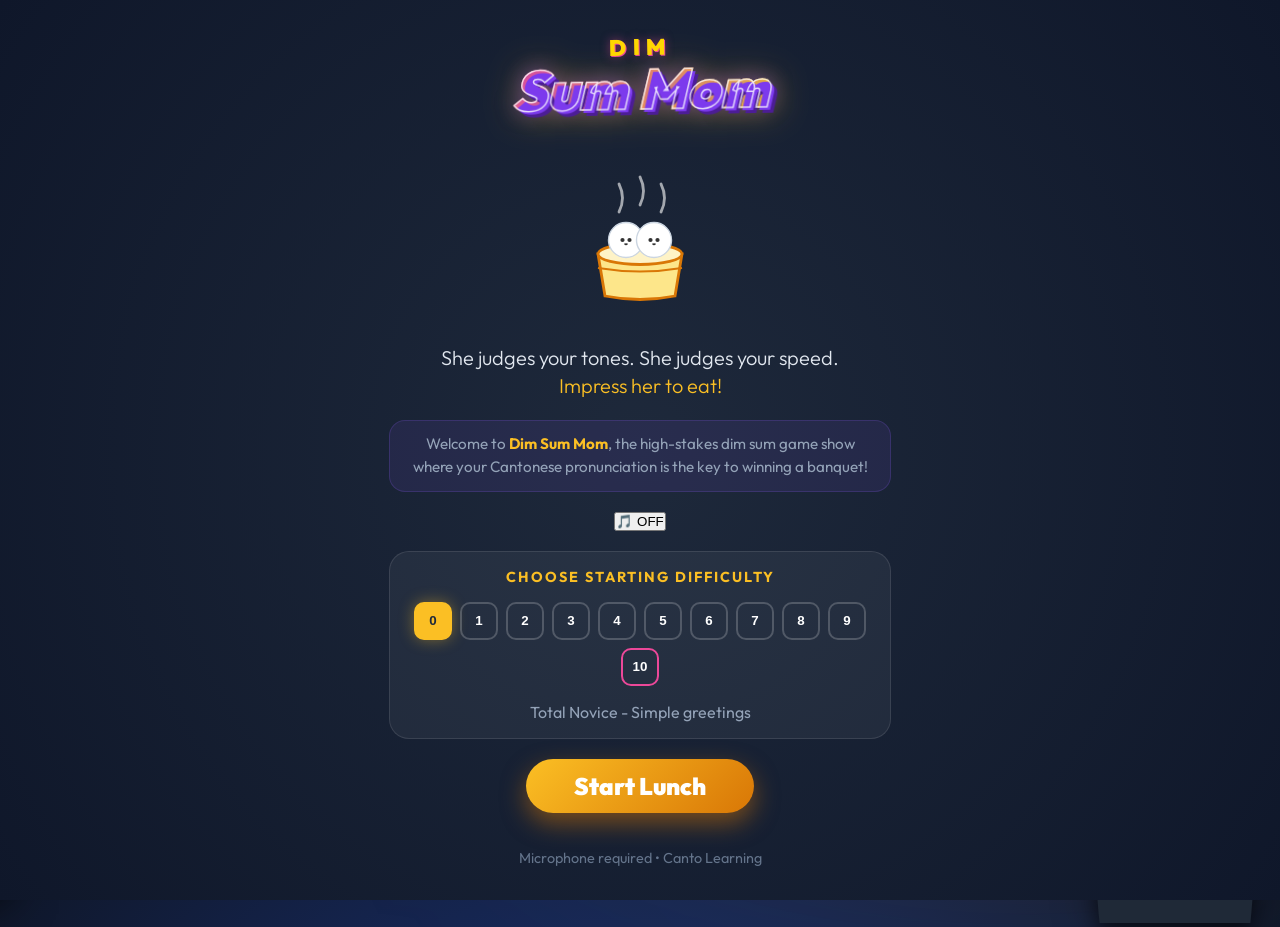
==== index.html @ a53dd214 "Initial commit: Dim Sum Mom Game - with starting balance of 500 dumpling dollars" ====
<!DOCTYPE html>
<html lang="en">

<head>
    <meta charset="UTF-8">
    <meta name="viewport" content="width=device-width, initial-scale=1.0">
    <title>Dim Sum Mom</title>
    <meta name="description" content="A friendly Cantonese learning game show!">

    <!-- Fonts -->
    <link rel="preconnect" href="https://fonts.googleapis.com">
    <link rel="preconnect" href="https://fonts.gstatic.com" crossorigin>
    <link href="https://fonts.googleapis.com/css2?family=Outfit:wght@300;400;600;700;900&display=swap" rel="stylesheet">

    <link rel="icon"
        href="data:image/svg+xml,<svg xmlns=%22http://www.w3.org/2000/svg%22 viewBox=%220 0 100 100%22><text y=%22.9em%22 font-size=%2290%22>🥟</text></svg>">

    <link rel="stylesheet" href="css/style.css">
</head>

<body>
    <div id="ambient-bg"></div>

    <!-- Start Screen Overlay -->
    <div id="start-screen">
        <div class="start-content">
            <div class="start-logo">
                <span class="logo-top">Dim</span>
                <span class="logo-main">Sum Mom</span>
            </div>

            <div class="mascot-container">
                <!-- Big Cute Steamer Basket SVG -->
                <svg width="200" height="200" viewBox="0 0 200 200" fill="none" xmlns="http://www.w3.org/2000/svg"
                    class="bounce-anim">
                    <!-- Basket -->
                    <path d="M40,120 L50,180 Q100,190 150,180 L160,120 Z" fill="#fde68a" stroke="#d97706"
                        stroke-width="4" />
                    <path d="M40,140 Q100,150 160,140" fill="none" stroke="#d97706" stroke-width="3" />
                    <!-- Lid Rim -->
                    <ellipse cx="100" cy="120" rx="60" ry="15" fill="#fef3c7" stroke="#d97706" stroke-width="4" />
                    <!-- Buns Peeking Out -->
                    <circle cx="80" cy="100" r="25" fill="#fff" stroke="#cbd5e1" stroke-width="2" />
                    <circle cx="120" cy="100" r="25" fill="#fff" stroke="#cbd5e1" stroke-width="2" />
                    <!-- Cute Faces -->
                    <circle cx="75" cy="100" r="3" fill="#333" />
                    <circle cx="85" cy="100" r="3" fill="#333" />
                    <circle cx="115" cy="100" r="3" fill="#333" />
                    <circle cx="125" cy="100" r="3" fill="#333" />
                    <path d="M78,105 Q80,108 82,105" stroke="#333" stroke-width="2" fill="none" />
                    <path d="M118,105 Q120,108 122,105" stroke="#333" stroke-width="2" fill="none" />
                    <!-- Steam -->
                    <path d="M70,60 Q80,40 70,20" stroke="white" stroke-width="4" stroke-linecap="round" opacity="0.6"
                        class="steam-anim" />
                    <path d="M100,50 Q110,30 100,10" stroke="white" stroke-width="4" stroke-linecap="round"
                        opacity="0.6" class="steam-anim" style="animation-delay: 0.5s" />
                    <path d="M130,60 Q140,40 130,20" stroke="white" stroke-width="4" stroke-linecap="round"
                        opacity="0.6" class="steam-anim" style="animation-delay: 1s" />
                </svg>
            </div>

            <p class="start-tagline">She judges your tones. She judges your speed.<br><span
                    style="color:#fbbf24">Impress her to eat!</span></p>

            <div class="start-explanation">
                <p>Welcome to <strong>Dim Sum Mom</strong>, the high-stakes dim sum game show where your Cantonese
                    pronunciation is the key to winning a banquet!</p>
            </div>

            <!-- Music Toggle -->
            <button id="music-toggle" class="music-toggle-btn">🎵 OFF</button>

            <!-- Persistence Message -->
            <div id="welcome-back-msg" class="welcome-back hidden">
                <p class="wb-title">Welcome back, darling!</p>
                <p class="career-score">Career Earnings: <span id="career-score-val" class="highlight">0</span></p>
            </div>

            <!-- Difficulty Selector -->
            <div class="difficulty-selector">
                <p class="selector-label">Choose Starting Difficulty</p>
                <div class="difficulty-options" id="difficulty-options">
                    <button class="diff-btn active" data-level="0">0</button>
                    <button class="diff-btn" data-level="1">1</button>
                    <button class="diff-btn" data-level="2">2</button>
                    <button class="diff-btn" data-level="3">3</button>
                    <button class="diff-btn" data-level="4">4</button>
                    <button class="diff-btn" data-level="5">5</button>
                    <button class="diff-btn" data-level="6">6</button>
                    <button class="diff-btn" data-level="7">7</button>
                    <button class="diff-btn" data-level="8">8</button>
                    <button class="diff-btn" data-level="9">9</button>
                    <button class="diff-btn expert" data-level="10">10</button>
                </div>
                <p id="difficulty-desc" class="difficulty-desc">Total Novice - Simple greetings</p>
            </div>

            <button id="start-game-btn" class="start-btn">
                Start Lunch
                <div class="btn-glow"></div>
            </button>

            <p class="start-note">Microphone required • Canto Learning</p>
        </div>
    </div>
    <div class="app-container">
        <!-- Sidebar Toggle (Floating / Glass) -->
        <button id="sidebar-toggle" class="sidebar-toggle-btn" aria-label="Toggle Menu">
            <svg width="24" height="24" viewBox="0 0 24 24" fill="none" stroke="currentColor" stroke-width="2"
                stroke-linecap="round" stroke-linejoin="round">
                <line x1="3" y1="12" x2="21" y2="12"></line>
                <line x1="3" y1="6" x2="21" y2="6"></line>
                <line x1="3" y1="18" x2="21" y2="18"></line>
            </svg>
        </button>

        <!-- Left Panel: Topics & Controls -->
        <aside class="sidebar">
            <button id="sidebar-close" class="sidebar-close-btn" aria-label="Close Menu">×</button>
            <div class="brand">
                <h1>Dim Sum Mom</h1>
                <div class="score-box">
                    <span class="score-label">SCORE</span>
                    <span class="total-score-display">0</span>
                </div>
            </div>

            <div class="topics-list-container">
                <h3>Select a Round</h3>
                <nav id="chapter-nav">
                    <!-- Topics injected here -->
                </nav>
                <div class="sidebar-controls">
                    <button id="nav-home-btn" class="sidebar-btn active">🏠 Game Home</button>
                    <button id="view-banquet-btn" class="sidebar-btn banquet-nav-btn">🍱 View Banquet</button>
                    <button id="nav-shop-btn" class="sidebar-btn shop-nav-btn">🛒 Dim Sum Shop</button>
                </div>
            </div>
        </aside>

        <!-- Right Panel: Game Board -->
        <main class="content-area">

            <!-- Game Header Area -->
            <div class="game-header">
                <!-- Dim Sum Elements -->
                <div class="dimsum-decor">
                    <!-- Bao -->
                    <svg class="dimsum-icon bao" viewBox="0 0 100 100" xmlns="http://www.w3.org/2000/svg">
                        <path d="M10,85 Q10,20 50,20 Q90,20 90,85 Q90,95 50,95 Q10,95 10,85" fill="#f8fafc"
                            stroke="#cbd5e1" stroke-width="3" />
                        <!-- Pleats -->
                        <path d="M50,20 Q60,50 50,55 Q40,50 50,20" fill="none" stroke="#e2e8f0" stroke-width="2" />
                        <path d="M30,25 Q40,50 45,52" fill="none" stroke="#e2e8f0" stroke-width="2" />
                        <path d="M70,25 Q60,50 55,52" fill="none" stroke="#e2e8f0" stroke-width="2" />
                        <!-- Face -->
                        <circle cx="35" cy="70" r="3" fill="#333" />
                        <circle cx="65" cy="70" r="3" fill="#333" />
                        <path d="M45,75 Q50,80 55,75" fill="none" stroke="#333" stroke-width="2"
                            stroke-linecap="round" />
                        <circle cx="20" cy="75" r="4" fill="#fecaca" opacity="0.6" />
                        <circle cx="80" cy="75" r="4" fill="#fecaca" opacity="0.6" />
                    </svg>

                    <!-- Siu Mai -->
                    <svg class="dimsum-icon siumai" viewBox="0 0 100 100" xmlns="http://www.w3.org/2000/svg">
                        <!-- Wrapper -->
                        <path d="M20,90 L15,40 Q15,30 25,30 L75,30 Q85,30 85,40 L80,90 Q80,95 50,95 Q20,95 20,90"
                            fill="#fcd34d" stroke="#f59e0b" stroke-width="3" />
                        <!-- Meat/Top -->
                        <ellipse cx="50" cy="35" rx="30" ry="10" fill="#fca5a5" />
                        <!-- Green Pea -->
                        <circle cx="50" cy="35" r="6" fill="#4ade80" stroke="#16a34a" stroke-width="1" />
                        <!-- Face -->
                        <circle cx="35" cy="65" r="3" fill="#333" />
                        <circle cx="65" cy="65" r="3" fill="#333" />
                        <path d="M45,68 Q50,65 55,68" fill="none" stroke="#333" stroke-width="2"
                            stroke-linecap="round" />
                    </svg>
                </div>

                <!-- 0. Game Show Logo -->
                <div class="game-logo">
                    <span class="logo-top">Dim</span>
                    <span class="logo-main">Sum Mom</span>
                </div>

                <!-- Avatar Moved to Bottom Right -->

                <div class="question-display">
                    <h2 id="question-text">Loading...</h2>
                    <p id="question-sub" class="question-sub">...</p>
                </div>

                <!-- Family Feud Style Scoreboard -->
                <div class="feud-scoreboard">
                    <div class="level-box">
                        <span class="score-label">LEVEL</span>
                        <span id="current-level-display" class="level-display">0</span>
                    </div>
                    <div class="score-label">TOTAL</div>
                    <div class="total-score-display score-digits">0</div>
                </div>
            </div>

            <!-- The Board -->
            <div class="game-board" id="game-board">
                <!-- Answer Cards injected here -->
                <div class="empty-state-board">
                    <div class="card-slot empty">1</div>
                    <div class="card-slot empty">2</div>
                    <div class="card-slot empty">3</div>
                    <div class="card-slot empty">4</div>
                    <div class="card-slot empty">5</div>
                </div>
            </div>

            <!-- Banquet Area (Hidden by default, shown by toggle) -->
            <div id="banquet-area" class="banquet-area hidden">
                <div class="banquet-table">
                    <!-- Items injected here -->
                    <div class="table-cloth"></div>
                </div>
                <div class="banquet-overlay">
                    <h2>Mom's Banquet Table</h2>
                    <p>Spend Dumpling Dollars to decorate!</p>
                    <button id="close-banquet-btn" class="secondary-btn">Back to Game</button>
                    <button id="open-shop-btn" class="shop-btn">Open Dim Sum Shop 🥟</button>
                </div>
            </div>

            <!-- Shop Modal -->
            <div id="shop-modal" class="modal-overlay hidden">
                <div class="modal-content shop-modal">
                    <div class="shop-header">
                        <h2>Dim Sum Shop</h2>
                        <div class="currency-display">
                            <span class="currency-icon">🥟</span>
                            <span id="shop-balance">0</span>
                        </div>
                        <button id="close-shop-btn" class="close-btn">×</button>
                    </div>

                    <div class="exchange-section">
                        <div class="exchange-rate">Rate: 100 Pts = 1 🥟</div>
                        <div class="exchange-controls">
                            <div class="score-source">Score: <span id="shop-score-val">0</span></div>
                            <button id="convert-btn" class="action-btn">Convert 100 Pts</button>
                        </div>
                    </div>

                    <div class="shop-grid" id="shop-grid">
                        <!-- Items injected here -->
                    </div>
                </div>
            </div>

            <!-- NEW: Host Avatar (Bottom Right) -->
            <div class="avatar-container host-mode">
                <div class="avatar" id="host-avatar">
                    <svg viewBox="0 0 240 300" xmlns="http://www.w3.org/2000/svg">
                        <defs>
                            <linearGradient id="skinHost" x1="0%" y1="0%" x2="0%" y2="100%">
                                <stop offset="0%" style="stop-color:#fce4d6;stop-opacity:1" />
                                <stop offset="100%" style="stop-color:#eac0a5;stop-opacity:1" />
                            </linearGradient>
                            <radialGradient id="pearl" cx="50%" cy="50%" r="50%" fx="30%" fy="30%">
                                <stop offset="0%" style="stop-color:#ffffff" />
                                <stop offset="100%" style="stop-color:#e2e8f0" />
                            </radialGradient>
                        </defs>

                        <!-- Body/Dress -->
                        <path d="M60,280 C60,200 180,200 180,280 L180,320 L60,320 Z" fill="#8b5cf6" />
                        <path d="M90,280 L150,280 L150,320 L90,320 Z" fill="#7c3aed" opacity="0.3" />
                        <!-- Center fold -->

                        <!-- Neck -->
                        <rect x="105" y="190" width="30" height="40" fill="url(#skinHost)" />

                        <!-- Pearl Necklace -->
                        <g transform="translate(0, 5)">
                            <circle cx="120" cy="225" r="8" fill="url(#pearl)" />
                            <circle cx="105" cy="220" r="8" fill="url(#pearl)" />
                            <circle cx="135" cy="220" r="8" fill="url(#pearl)" />
                            <circle cx="92" cy="212" r="7" fill="url(#pearl)" />
                            <circle cx="148" cy="212" r="7" fill="url(#pearl)" />
                        </g>

                        <!-- Short Stylish Bob Hair (Back) -->
                        <!-- Long Black Hair (Back) -->
                        <path d="M60,80 C40,120 40,250 50,320 L190,320 C200,250 200,120 180,80 C190,80 190,120 170,80"
                            fill="#1f2937" />

                        <!-- Face Shape -->
                        <ellipse cx="120" cy="130" rx="55" ry="65" fill="url(#skinHost)" />

                        <!-- Cat-Eye Glasses -->
                        <g class="glasses">
                            <!-- Left Frame -->
                            <path d="M75,120 Q80,105 105,115 Q115,120 115,135 Q115,150 95,145 Q75,140 75,120"
                                fill="rgba(31, 41, 55, 0.2)" stroke="#111" stroke-width="3" />
                            <!-- Right Frame -->
                            <path d="M165,120 Q160,105 135,115 Q125,120 125,135 Q125,150 145,145 Q165,140 165,120"
                                fill="rgba(31, 41, 55, 0.2)" stroke="#111" stroke-width="3" />
                            <!-- Bridge -->
                            <path d="M115,130 Q120,128 125,130" fill="none" stroke="#111" stroke-width="3" />
                        </g>

                        <!-- Eyes (Beautiful Dark Eyes) -->
                        <g class="eyes">
                            <ellipse cx="95" cy="125" rx="8" ry="10" fill="#1f2937" />
                            <ellipse cx="145" cy="125" rx="8" ry="10" fill="#1f2937" />
                            <!-- Eye Highlights -->
                            <circle cx="98" cy="122" r="3" fill="white" opacity="0.7" />
                            <circle cx="148" cy="122" r="3" fill="white" opacity="0.7" />
                        </g>

                        <!-- Mouth -->
                        <path id="mouth" class="mouth" d="M105,160 Q120,170 135,160" stroke="#be123c" stroke-width="3"
                            stroke-linecap="round" fill="none" />

                        <!-- Hair Stylized Bangs -->
                        <!-- Hair Stylized Bangs (Longer flow) -->
                        <path d="M70,80 C70,40 170,40 170,80 C170,120 160,160 120,70 C100,100 80,120 70,80"
                            fill="#1f2937" />

                        <!-- Earrings -->
                        <circle cx="65" cy="140" r="5" fill="#fbbf24" />
                        <circle cx="175" cy="140" r="5" fill="#fbbf24" />
                    </svg>
                </div>
                <div class="avatar-bubble" id="avatar-bubble">
                    Welcome, darling!
                </div>
            </div>

            <!-- Interaction Controls: Glass Command Bar -->
            <div class="interaction-zone">
                <!-- Live Subtitles (Floating above bar) -->
                <div id="live-subtitle" class="floating-subtitle"></div>

                <div class="command-bar">
                    <!-- Language Toggle -->
                    <div class="lang-toggle">
                        <span id="lang-label">Cantonese</span>
                        <label class="switch">
                            <input type="checkbox" id="lang-switch" checked>
                            <span class="slider round"></span>
                        </label>
                    </div>

                    <!-- Mic Button (Center Floating) -->
                    <button id="mic-btn" class="mic-button" aria-label="Start Listening">
                        <div class="mic-icon">
                            <svg width="32" height="32" viewBox="0 0 24 24" fill="none" stroke="currentColor"
                                stroke-width="2" stroke-linecap="round" stroke-linejoin="round">
                                <path d="M12 1a3 3 0 0 0-3 3v8a3 3 0 0 0 6 0V4a3 3 0 0 0-3-3z"></path>
                                <path d="M19 10v2a7 7 0 0 1-14 0v-2"></path>
                                <line x1="12" y1="19" x2="12" y2="23"></line>
                                <line x1="8" y1="23" x2="16" y2="23"></line>
                            </svg>
                        </div>
                        <div class="pulse-ring"></div>
                    </button>

                    <!-- Status Text -->
                    <div class="status-container">
                        <p class="status-text" id="status-text">Tap to Speak</p>
                    </div>
                </div>

                <!-- Next Button Container (Inject target) -->
                <div id="next-btn-container" style="position:absolute; right: 0; top: -60px;"></div>
            </div>
        </main>
    </div>

    <script type="module" src="js/app.js"></script>
</body>

</html>
---- css/style.css ----
:root {
    --bg-dark: #0f172a;
    --game-bg: #1e293b;
    --glass-surface: rgba(15, 23, 42, 0.6);
    --glass-border: rgba(255, 255, 255, 0.1);
    --accent-gold: #fbbf24;
    --accent-primary: #8b5cf6;
    --accent-secondary: #ec4899;
    --text-main: #f8fafc;
    --text-muted: #94a3b8;
    --font-family: 'Outfit', sans-serif;
}

* {
    box-sizing: border-box;
    margin: 0;
    padding: 0;
}

body {
    font-family: var(--font-family);
    background: radial-gradient(circle at center, #1e3a8a 0%, #0f172a 100%);
    color: var(--text-main);
    overflow: hidden;
    height: 100vh;
    width: 100vw;
}

/* Ambient Background Effect */
#ambient-bg {
    position: fixed;
    top: 0;
    left: 0;
    width: 100%;
    height: 100%;
    z-index: -1;
    background:
        radial-gradient(circle at 20% 20%, rgba(139, 92, 246, 0.15), transparent 50%),
        radial-gradient(circle at 80% 80%, rgba(251, 191, 36, 0.1), transparent 50%);
    filter: blur(80px);
}

.app-container {
    display: flex;
    width: 100%;
    height: 100%;
    position: relative;
}

/* Sidebar (Premium Slide) */
.sidebar {
    position: fixed;
    left: 0;
    top: 0;
    height: 100%;
    width: 300px;
    background: rgba(15, 23, 42, 0.95);
    backdrop-filter: blur(15px);
    z-index: 1000;
    border-right: 1px solid rgba(255, 255, 255, 0.1);
    transform: translateX(-100%);
    transition: transform 0.5s cubic-bezier(0.16, 1, 0.3, 1);
    box-shadow: 10px 0 40px rgba(0, 0, 0, 0.7);
    display: flex;
    flex-direction: column;
}

.sidebar.open {
    transform: translateX(0);
}

/* Sidebar Toggle Button (Floating Glass) */
.sidebar-toggle-btn {
    position: fixed;
    top: 1.5rem;
    left: 1.5rem;
    z-index: 900;
    background: rgba(255, 255, 255, 0.1);
    backdrop-filter: blur(10px);
    border: 1px solid rgba(255, 255, 255, 0.2);
    color: white;
    width: 50px;
    height: 50px;
    border-radius: 12px;
    cursor: pointer;
    display: flex;
    align-items: center;
    justify-content: center;
    transition: all 0.3s;
    box-shadow: 0 4px 15px rgba(0, 0, 0, 0.3);
}

.sidebar-toggle-btn:hover {
    background: rgba(255, 255, 255, 0.2);
    transform: scale(1.05);
}

.sidebar-toggle-btn:active {
    transform: scale(0.95);
}

/* Close Button inside Sidebar */
.sidebar-close-btn {
    position: absolute;
    top: 1rem;
    right: 1rem;
    background: none;
    border: none;
    color: var(--text-muted);
    font-size: 1.5rem;
    cursor: pointer;
    transition: color 0.2s;
    line-height: 1;
}

.sidebar-close-btn:hover {
    color: white;
}

/* Start Screen */
#start-screen {
    position: fixed;
    top: 0;
    left: 0;
    width: 100%;
    height: 100%;
    background: radial-gradient(circle at center, #1e293b 0%, #0f172a 100%);
    z-index: 2000;
    display: flex;
    justify-content: center;
    align-items: center;
    transition: opacity 0.5s ease-out;
}

.start-content {
    text-align: center;
    display: flex;
    flex-direction: column;
    align-items: center;
    gap: 1.25rem;
    max-width: 550px;
    padding: 1.5rem;
}

/* Start Logo specific positioning if needed, but classes will handle the look */
.start-logo {
    margin-bottom: 1rem;
    transform: rotate(-1deg);
}

.mascot-container {
    padding: 10px;
}

.mascot-container svg {
    width: 140px;
    height: 140px;
}

.bounce-anim {
    animation: bounce 3s infinite ease-in-out;
}

@keyframes bounce {

    0%,
    100% {
        transform: translateY(0);
    }

    50% {
        transform: translateY(-15px);
    }
}

.steam-anim {
    animation: rise 2s infinite linear;
    transform-origin: center bottom;
}

@keyframes rise {
    0% {
        transform: translateY(0) scaleX(1);
        opacity: 0.6;
    }

    50% {
        transform: translateY(-10px) scaleX(1.2);
        opacity: 0.3;
    }

    100% {
        transform: translateY(-20px) scaleX(1);
        opacity: 0;
    }
}

.start-tagline {
    font-size: 1.25rem;
    color: #e2e8f0;
    line-height: 1.4;
    font-weight: 300;
}

.start-explanation {
    background: rgba(139, 92, 246, 0.1);
    border: 1px solid rgba(139, 92, 246, 0.2);
    border-radius: 16px;
    padding: 0.75rem 1.25rem;
    font-size: 0.95rem;
    color: var(--text-muted);
    line-height: 1.5;
}

.start-explanation strong {
    color: var(--accent-gold);
}

/* Welcome Back Msg */
.welcome-back {
    background: rgba(255, 255, 255, 0.05);
    padding: 1rem 2rem;
    border-radius: 15px;
    border: 1px solid rgba(251, 191, 36, 0.3);
    text-align: center;
    animation: fadeIn 0.5s ease-out;
}

.welcome-back.hidden {
    display: none;
}

.wb-title {
    font-size: 1.2rem;
    color: #fff;
    margin-bottom: 0.5rem;
    font-weight: 600;
}

.career-score {
    font-size: 1.5rem;
    color: var(--accent-gold);
    font-weight: 900;
    text-shadow: 0 0 10px rgba(251, 191, 36, 0.5);
}

.start-btn {
    background: linear-gradient(135deg, #fbbf24, #d97706);
    border: none;
    padding: 0.75rem 3rem;
    font-size: 1.5rem;
    border-radius: 50px;
    color: white;
    font-weight: 900;
    font-family: 'Outfit', sans-serif;
    cursor: pointer;
    position: relative;
    overflow: hidden;
    transition: transform 0.2s;
    box-shadow: 0 10px 25px rgba(217, 119, 6, 0.5);
}

.start-btn:hover {
    transform: scale(1.05);
}

.start-btn:active {
    transform: scale(0.95);
}

.start-note {
    font-size: 0.9rem;
    color: #64748b;
    margin-top: 1rem;
}

/* Difficulty Selector Styles */
.difficulty-selector {
    background: rgba(255, 255, 255, 0.05);
    padding: 1rem;
    border-radius: 20px;
    border: 1px solid rgba(255, 255, 255, 0.1);
    width: 100%;
}

.selector-label {
    font-size: 0.9rem;
    text-transform: uppercase;
    letter-spacing: 2px;
    color: var(--accent-gold);
    margin-bottom: 1rem;
    font-weight: 700;
}

.difficulty-options {
    display: flex;
    justify-content: center;
    gap: 0.5rem;
    margin-bottom: 1rem;
    flex-wrap: wrap;
}

.diff-btn {
    width: 38px;
    height: 38px;
    border-radius: 10px;
    border: 2px solid rgba(255, 255, 255, 0.2);
    background: transparent;
    color: white;
    font-weight: 700;
    cursor: pointer;
    transition: all 0.2s;
    display: flex;
    align-items: center;
    justify-content: center;
}

.diff-btn:hover {
    border-color: var(--accent-gold);
    background: rgba(251, 191, 36, 0.1);
}

.diff-btn.active {
    background: var(--accent-gold);
    border-color: var(--accent-gold);
    color: #1e293b;
    box-shadow: 0 0 15px rgba(251, 191, 36, 0.4);
}

.diff-btn.expert {
    border-color: var(--accent-secondary);
}

.diff-btn.expert.active {
    background: var(--accent-secondary);
    border-color: var(--accent-secondary);
}

.difficulty-desc {
    font-size: 1rem;
    color: var(--text-muted);
    min-height: 1.2em;
}

/* Level indicator in HUD */
.level-box {
    text-align: center;
    margin-bottom: 10px;
    padding-bottom: 10px;
    border-bottom: 1px solid #333;
    width: 100%;
}

.level-display {
    font-family: 'Courier New', monospace;
    font-size: 1.5rem;
    font-weight: 900;
    color: var(--accent-secondary);
    text-shadow: 0 0 10px rgba(236, 72, 153, 0.4);
}

/* .sidebar.open ~ .content-area is no longer needed if it's an overlay, 
   but if we want it to push, we can add a margin. 
   For "elegance", an overlay often looks better in game contexts.
   I'll keep it as an overlay for now. */

/* Ensure the absolute logo doesn't conflict with toggle */
.game-logo {
    position: absolute;
    top: 1rem;
    left: 6rem;
    /* Shifted to make room for toggle button */
    transform: rotate(-2deg);
    text-align: left;
    z-index: 50;
    pointer-events: none;
    filter: drop-shadow(0 5px 15px rgba(0, 0, 0, 0.5));
}

/* Shift scoreboard if needed (it is on right, but keep HUD balanced) */
.sidebar.open~.content-area .feud-scoreboard {
    right: 2rem;
}

/* -------------------------------------------------------------------------- */
/* HEADER AREA (Floating HUD style)                                          */
/* -------------------------------------------------------------------------- */

/* LOGO */
/* LOGO - Left Aligned */
/* Shared Logo Styles */
.logo-top {
    display: block;
    font-size: 1.4rem;
    font-weight: 900;
    color: #ffd700;
    letter-spacing: 0.3em;
    text-transform: uppercase;
    text-shadow:
        1px 1px 0 #ec4899,
        0 0 10px rgba(236, 72, 153, 0.5);
    font-family: 'Outfit', sans-serif;
    margin-bottom: -8px;
    margin-left: 2px;
}

.logo-main {
    display: block;
    font-family: 'Outfit', sans-serif;
    font-size: 3.5rem;
    font-weight: 900;
    font-style: italic;
    /* Vibrant Dim Sum Gradient: Pink to Gold to Orange */
    background: linear-gradient(135deg,
            #ec4899 0%,
            #fbbf24 45%,
            #ffd700 55%,
            #f97316 100%);
    background-size: 200% auto;
    -webkit-background-clip: text;
    background-clip: text;
    color: transparent;
    -webkit-text-stroke: 1.5px rgba(255, 255, 255, 0.8);
    filter: drop-shadow(0 0 15px rgba(251, 191, 36, 0.4));
    text-shadow:
        3px 3px 0px #7c3aed,
        6px 6px 0px #4c1d95,
        0 0 20px rgba(124, 58, 237, 0.5);
    white-space: nowrap;
    animation:
        float-logo 3s ease-in-out infinite,
        shimmer-logo 4s linear infinite;
}

/* Container specific adjustments */
.game-logo {
    position: absolute;
    top: 1rem;
    left: 4rem;
    /* Moved from 50% to left */
    transform: rotate(-2deg);
    text-align: left;
    /* Left align text */
    z-index: 50;
    pointer-events: none;
    filter: drop-shadow(0 5px 15px rgba(0, 0, 0, 0.5));
}

@keyframes float-logo {

    0%,
    100% {
        transform: translateY(0) rotate(-2deg);
    }

    50% {
        transform: translateY(-8px) rotate(-1deg);
    }
}

@keyframes shimmer-logo {
    0% {
        background-position: 0% center;
    }

    100% {
        background-position: 200% center;
    }
}

.game-header {
    width: 100%;
    height: 180px;
    display: flex;
    justify-content: center;
    /* Question remains centered */
    align-items: center;
    position: relative;
    margin-bottom: 0;
    z-index: 10;
}

/* Dim Sum Decor */
.dimsum-decor {
    position: absolute;
    top: 0;
    left: 0;
    width: 100%;
    height: 100%;
    pointer-events: none;
    overflow: hidden;
    z-index: 5;
}

.dimsum-icon {
    position: absolute;
    filter: drop-shadow(0 4px 6px rgba(0, 0, 0, 0.3));
    animation: float-dimsum 6s ease-in-out infinite;
}

.dimsum-icon.bao {
    width: 80px;
    right: 15%;
    top: 10px;
    transform: rotate(10deg);
    animation-delay: 0s;
}

.dimsum-icon.siumai {
    width: 70px;
    right: 20%;
    top: 60px;
    transform: rotate(-10deg);
    animation-delay: 2s;
}

@keyframes float-dimsum {

    0%,
    100% {
        transform: translateY(0) rotate(10deg);
    }

    50% {
        transform: translateY(-15px) rotate(5deg);
    }
}




/* 1. Host Avatar (Absolute Left) - DEPRECATED/REMOVED */
/* Replaced by .avatar-container.host-mode at bottom right */
/* Keeping SVG Anim styles */

.avatar-container {
    position: absolute;
    bottom: -10px;
    right: -20px;
    width: 250px;
    height: 300px;
    z-index: 20;
    pointer-events: none;
    /* Allow clicks to pass through to buttons if needed, though mostly visual */
    filter: drop-shadow(0 0 20px rgba(0, 0, 0, 0.3));
    animation: float-avatar 4s ease-in-out infinite;
}

@keyframes float-avatar {

    0%,
    100% {
        transform: translateY(0);
    }

    50% {
        transform: translateY(-5px);
    }
}

.avatar-container .avatar {
    width: 100%;
    height: 100%;
}

/* Chat Bubble for Avatar */
.avatar-bubble {
    position: absolute;
    top: 40px;
    right: 220px;
    background: white;
    color: #1f2937;
    padding: 1rem 1.5rem;
    border-radius: 20px;
    border-bottom-right-radius: 4px;
    font-weight: 600;
    box-shadow: 0 5px 15px rgba(0, 0, 0, 0.1);
    max-width: 250px;
    opacity: 0;
    transform: translateY(10px) scale(0.9);
    transition: all 0.3s cubic-bezier(0.34, 1.56, 0.64, 1);
    pointer-events: none;
    z-index: 100;
}

.avatar-bubble.visible {
    opacity: 1;
    transform: translateY(0) scale(1);
}

.avatar {
    width: 100%;
    height: 100%;
    filter: drop-shadow(0 10px 10px rgba(0, 0, 0, 0.5));
}

.mouth.talking {
    animation: talk-natural 0.4s infinite ease-in-out;
}

.mouth.pop {
    animation: mouth-pop 0.1s ease-out;
}

@keyframes talk-natural {

    0%,
    100% {
        stroke-width: 3;
        transform: scaleY(1);
    }

    25% {
        stroke-width: 4.5;
        transform: scaleY(1.4);
    }

    50% {
        stroke-width: 3.5;
        transform: scaleY(0.8);
    }

    75% {
        stroke-width: 5;
        transform: scaleY(1.2);
    }
}

@keyframes mouth-pop {
    0% {
        transform: scale(1);
        stroke-width: 3;
    }

    50% {
        transform: scale(1.15, 1.4);
        stroke-width: 6;
    }

    100% {
        transform: scale(1);
        stroke-width: 3;
    }
}

/* Head Bobbing when speaking */
.avatar-container.speaking {
    animation: float-avatar 4s ease-in-out infinite, head-bob 1.5s infinite ease-in-out;
}

@keyframes head-bob {

    0%,
    100% {
        transform: rotate(0deg) translateY(0);
    }

    33% {
        transform: rotate(1deg) translateY(-2px);
    }

    66% {
        transform: rotate(-1deg) translateY(0);
    }
}

.level-display.pop {
    animation: level-pop 0.5s cubic-bezier(0.34, 1.56, 0.64, 1);
}

@keyframes level-pop {
    0% {
        transform: scale(1);
    }

    50% {
        transform: scale(1.5);
        color: var(--accent-gold);
    }

    100% {
        transform: scale(1);
    }
}

/* Old bubble styles removed, new ones in Host Mode block */


/* 2. Question Display (Centered) */
.question-display {
    text-align: center;
    max-width: 60%;
    background: var(--glass-surface);
    padding: 1.5rem 3rem;
    border-radius: 24px;
    border: 1px solid var(--glass-border);
    backdrop-filter: blur(12px);
    box-shadow: 0 20px 40px rgba(0, 0, 0, 0.2);
    transform: perspective(1000px) rotateX(5deg);
    /* Slight 3D tilt */
}

#question-text {
    font-size: 2.5rem;
    font-weight: 800;
    color: white;
    text-shadow: 0 4px 10px rgba(0, 0, 0, 0.5);
    line-height: 1.1;
    margin-bottom: 0.5rem;
}

#question-sub {
    font-size: 1.25rem;
    color: var(--accent-gold);
    font-weight: 500;
    opacity: 0.9;
}

/* 3. Scoreboard (Absolute Right) */
.feud-scoreboard {
    position: absolute;
    right: 2rem;
    top: 50%;
    transform: translateY(-50%);
    background: linear-gradient(135deg, #111, #222);
    border: 3px solid #444;
    border-radius: 12px;
    padding: 10px 20px;
    box-shadow:
        0 0 0 2px #000,
        /* Outer ring */
        0 10px 30px rgba(0, 0, 0, 0.5),
        inset 0 0 20px rgba(0, 0, 0, 0.8);
    display: flex;
    flex-direction: column;
    align-items: center;
    min-width: 160px;
}

.score-label {
    font-size: 0.75rem;
    color: #666;
    letter-spacing: 3px;
    margin-bottom: 5px;
    font-weight: 800;
    text-transform: uppercase;
}

.score-digits.total-score-display {
    font-family: 'Courier New', monospace;
    font-size: 3.5rem;
    font-weight: 900;
    color: var(--accent-gold);
    text-shadow: 0 0 15px rgba(251, 191, 36, 0.5);
    line-height: 1;
    background: #000;
    padding: 4px 12px;
    border-radius: 4px;
    border: 1px solid #333;
    width: 100%;
    text-align: center;
    letter-spacing: 2px;
}

/* -------------------------------------------------------------------------- */
/* GAME BOARD (3D Grid)                                                      */
/* -------------------------------------------------------------------------- */
.game-board {
    flex: 1;
    display: grid;
    grid-template-columns: repeat(2, 1fr);
    gap: 1.5rem;
    padding: 1rem 4rem;
    width: 100%;
    max-width: 1600px;
    margin: 0 auto;
    align-content: center;
    /* Center vertically in remaining space */
    perspective: 1200px;
    /* Enable 3D space */
}

.card-slot {
    height: 100px;
    /* Taller slots */
    position: relative;
    transform-style: preserve-3d;
}

/* Empty State Placeholder */
.card-slot.empty {
    border: 2px dashed rgba(255, 255, 255, 0.1);
    border-radius: 12px;
    display: flex;
    align-items: center;
    justify-content: center;
    font-size: 1.5rem;
    font-weight: 900;
    color: rgba(255, 255, 255, 0.05);
}

.answer-card {
    position: absolute;
    width: 100%;
    height: 100%;

    /* 3D Box Look */
    background: linear-gradient(to bottom, #3b82f6, #1d4ed8);
    border: 2px solid #5090fc;
    border-bottom-width: 6px;
    /* 3D Depth */
    border-radius: 12px;

    display: flex;
    justify-content: space-between;
    align-items: center;
    padding: 0 2rem;
    color: white;

    /* Initial State: Hidden (Rotated) */
    transform: rotateX(90deg);
    transform-origin: center;
    opacity: 0;

    transition: all 0.6s cubic-bezier(0.34, 1.56, 0.64, 1);
    /* Bouncy */
    box-shadow: 0 10px 20px rgba(0, 0, 0, 0.3);
}

/* State: Revealed on Board */
.answer-card.visible-answer {
    transform: rotateX(0deg);
    opacity: 1;
}

/* State: Completed (Guessed) */
.answer-card.completed {
    background: linear-gradient(to bottom, #4f46e5, #312e81);
    border-color: #6366f1;
    border-bottom-color: #3730a3;
}

/* State: Practicing (Listening) */
.answer-card.active-practice {
    border-color: var(--accent-gold);
    border-bottom-color: #b45309;
    background: linear-gradient(to bottom, #d97706, #b45309);
    box-shadow: 0 0 30px rgba(251, 191, 36, 0.3);
    transform: scale(1.02);
    /* Pop out slightly */
    z-index: 5;
}

/* Inner Text Layout */
.text-group {
    display: flex;
    flex-direction: column;
    align-items: flex-start;
}

.answer-text {
    font-size: 1.6rem;
    font-weight: 700;
    text-shadow: 0 2px 0 rgba(0, 0, 0, 0.2);
}

.answer-sub {
    font-size: 1rem;
    opacity: 0.8;
    margin-top: 2px;
    font-weight: 400;
}

/* Score Badge inside Card */
.answer-score {
    background: rgba(0, 0, 0, 0.4);
    padding: 0.5rem 1.2rem;
    border-radius: 8px;
    border: 1px solid rgba(255, 255, 255, 0.2);
    font-family: 'Courier New', monospace;
    font-size: 1.8rem;
    font-weight: 800;
    color: white;
    min-width: 70px;
    text-align: center;
    box-shadow: inset 0 2px 4px rgba(0, 0, 0, 0.5);
}


.user-spoken-text {
    font-size: 0.9rem;
    color: var(--accent-gold);
    font-style: italic;
    margin-top: 0.5rem;
    opacity: 0.9;
    font-family: 'Courier New', monospace;
    background: rgba(0, 0, 0, 0.3);
    padding: 2px 8px;
    border-radius: 4px;
}



/* -------------------------------------------------------------------------- */
/* CONTROLS (Floating Glass Command Bar)                                     */
/* -------------------------------------------------------------------------- */
.interaction-zone {
    width: 100%;
    /* Removed padding to let bar float */
    padding: 2rem;
    position: absolute;
    bottom: 0;
    left: 0;
    display: flex;
    justify-content: center;
    background: transparent;
    /* Remove gradient bg */
    pointer-events: none;
    /* Let clicks pass through outside bar */
}

.command-bar {
    pointer-events: auto;
    display: flex;
    align-items: center;
    justify-content: space-between;
    gap: 2rem;
    padding: 0.5rem 2rem;

    background: rgba(15, 23, 42, 0.6);
    backdrop-filter: blur(12px);
    border: 1px solid rgba(255, 255, 255, 0.1);
    box-shadow: 0 10px 30px rgba(0, 0, 0, 0.3);
    border-radius: 50px;

    position: relative;
    min-width: 500px;
    height: 90px;
    margin-bottom: 20px;
}

/* Floating Subtitle */
.floating-subtitle {
    position: absolute;
    bottom: 120px;
    /* Above the bar */
    left: 50%;
    transform: translateX(-50%);
    font-size: 1.5rem;
    font-weight: 600;
    color: var(--accent-gold);
    text-shadow: 0 2px 10px rgba(0, 0, 0, 0.8);
    background: rgba(15, 23, 42, 0.8);
    backdrop-filter: blur(4px);
    padding: 0.5rem 1.5rem;
    border-radius: 20px;
    border: 1px solid rgba(255, 255, 255, 0.1);
    opacity: 0;
    /* Hidden by default until text added */
    transition: opacity 0.3s;
    pointer-events: none;
    white-space: nowrap;
    z-index: 90;
}

.floating-subtitle:not(:empty) {
    opacity: 1;
}

/* Language Toggle */
.lang-toggle {
    display: flex;
    align-items: center;
    gap: 0.8rem;
    background: rgba(255, 255, 255, 0.05);
    padding: 0.5rem 1rem;
    border-radius: 50px;
    border: 1px solid rgba(255, 255, 255, 0.05);
    height: 50px;
}

#lang-label {
    font-size: 0.8rem;
    font-weight: 700;
    color: #cbd5e1;
    text-transform: uppercase;
    letter-spacing: 1px;
}

/* Mic Button - Floating Center */
.mic-button {
    width: 110px;
    height: 110px;
    border-radius: 50%;
    background: linear-gradient(135deg, #6366f1, #8b5cf6);
    border: 4px solid #1e293b;
    /* Dark border to match bg */
    color: white;
    cursor: pointer;
    display: grid;
    place-items: center;
    box-shadow: 0 10px 25px rgba(99, 102, 241, 0.5);
    transition: all 0.3s cubic-bezier(0.175, 0.885, 0.32, 1.275);

    position: absolute;
    left: 50%;
    top: -20px;
    /* Pop out of top */
    transform: translateX(-50%);
    z-index: 100;
}

.mic-button:hover {
    transform: translateX(-50%) scale(1.05);
    box-shadow: 0 15px 35px rgba(99, 102, 241, 0.6);
}

.mic-button:active {
    transform: translateX(-50%) scale(0.95);
}

.mic-button.listening {
    background: linear-gradient(135deg, #06b6d4, #3b82f6);
    box-shadow: 0 0 40px rgba(6, 182, 212, 0.6);
    animation: liquid-pulse 2s infinite;
}

.status-container {
    flex: 1;
    display: flex;
    justify-content: flex-end;
}

.status-text {
    margin: 0;
    font-size: 1rem;
    font-weight: 600;
    color: var(--text-muted);
    text-transform: uppercase;
    letter-spacing: 1px;
    width: 140px;
    /* Fixed width for stability */
    text-align: right;
}

/* Switch Styles (keep mostly same) */
.switch {
    position: relative;
    display: inline-block;
    width: 44px;
    height: 24px;
}

.switch input {
    opacity: 0;
    width: 0;
    height: 0;
}

.slider {
    position: absolute;
    cursor: pointer;
    top: 0;
    left: 0;
    right: 0;
    bottom: 0;
    background-color: #475569;
    transition: .4s;
    border-radius: 34px;
}

.slider:before {
    position: absolute;
    content: "";
    height: 18px;
    width: 18px;
    left: 3px;
    bottom: 3px;
    background-color: white;
    transition: .4s;
    border-radius: 50%;
}

input:checked+.slider {
    background-color: var(--accent-primary);
}

input:checked+.slider:before {
    transform: translateX(20px);
}



/* Mobile Responsive */
@media (max-width: 900px) {
    .game-header {
        flex-direction: column;
        height: auto;
        padding-top: 2rem;
    }

    .avatar-container {
        position: relative;
        width: 80px;
        height: 80px;
        left: auto;
        top: auto;
        transform: none;
        margin-bottom: 1rem;
    }

    .question-display {
        max-width: 90%;
        padding: 1rem;
    }

    .feud-scoreboard {
        position: relative;
        right: auto;
        top: auto;
        transform: none;
        margin-top: 1rem;
        width: 100%;
        max-width: 300px;
        flex-direction: row;
        justify-content: space-between;
    }

    .score-digits.total-score-display {
        width: auto;
        font-size: 2.5rem;
    }

    .game-board {
        padding: 1rem;
        grid-template-columns: 1fr;
        gap: 1rem;
        overflow-y: auto;
    }

    .controls-row {
        position: relative;
        bottom: auto;
        right: auto;
        margin-top: 1rem;
    }

    .avatar-bubble {
        left: 50%;
        transform: translateX(-50%) translateY(10px);
        top: 80px;
    }
}

/* -------------------------------------------------------------------------- */
/* BANQUET & SHOP                                                            */
/* -------------------------------------------------------------------------- */

.sidebar-controls {
    margin-top: 2rem;
    display: flex;
    flex-direction: column;
    gap: 0.8rem;
    padding: 0 1rem;
}

.sidebar-btn {
    width: 100%;
    padding: 1rem;
    background: rgba(255, 255, 255, 0.05);
    color: white;
    border: 1px solid rgba(255, 255, 255, 0.1);
    border-radius: 12px;
    font-weight: 700;
    cursor: pointer;
    font-size: 0.9rem;
    display: flex;
    align-items: center;
    gap: 0.8rem;
    transition: all 0.2s;
}

.sidebar-btn:hover {
    background: rgba(255, 255, 255, 0.1);
    transform: translateX(5px);
}

.sidebar-btn.active {
    background: var(--accent-primary);
    border-color: #a78bfa;
    box-shadow: 0 4px 15px rgba(139, 92, 246, 0.3);
}

.sidebar-btn.banquet-nav-btn {
    border-color: var(--accent-gold);
}

.sidebar-btn.shop-nav-btn {
    border-color: var(--accent-secondary);
}

/* Banquet Area */
.banquet-area {
    position: absolute;
    top: 0;
    left: 0;
    width: 100%;
    height: 100%;
    background: radial-gradient(circle at center, #3b0764 0%, #1e293b 100%);
    z-index: 50;
    display: flex;
    flex-direction: column;
    align-items: center;
    justify-content: center;
    opacity: 0;
    pointer-events: none;
    transition: opacity 0.5s;
}

.banquet-area.visible {
    opacity: 1;
    pointer-events: auto;
}

.banquet-table {
    width: 600px;
    height: 600px;
    background: #ef4444;
    border-radius: 50%;
    position: relative;
    box-shadow: 0 20px 50px rgba(0, 0, 0, 0.5);
    border: 20px solid #b91c1c;
    display: flex;
    justify-content: center;
    align-items: center;
}

.table-cloth {
    position: absolute;
    width: 500px;
    height: 500px;
    border: 2px dashed rgba(255, 255, 255, 0.3);
    border-radius: 50%;
    pointer-events: none;
}

/* Placed Items */
.placed-item {
    position: absolute;
    width: 80px;
    height: 80px;
    cursor: grab;
    transition: transform 0.2s;
    filter: drop-shadow(0 5px 10px rgba(0, 0, 0, 0.3));
}

.placed-item:hover {
    transform: scale(1.1);
    z-index: 10;
}

.placed-item:active {
    cursor: grabbing;
}

.banquet-overlay {
    margin-top: 2rem;
    text-align: center;
    z-index: 60;
}

.banquet-overlay h2 {
    font-size: 3rem;
    color: var(--accent-gold);
    margin-bottom: 0.5rem;
}

.shop-btn {
    background: #8b5cf6;
    color: white;
    border: none;
    padding: 1rem 2rem;
    font-size: 1.5rem;
    border-radius: 50px;
    font-weight: bold;
    cursor: pointer;
    box-shadow: 0 10px 20px rgba(139, 92, 246, 0.4);
    margin-top: 1rem;
    margin-left: 1rem;
}

.secondary-btn {
    background: transparent;
    border: 2px solid white;
    color: white;
    padding: 0.8rem 2rem;
    border-radius: 50px;
    cursor: pointer;
    font-weight: bold;
}

/* Shop Modal */
.modal-overlay {
    position: fixed;
    top: 0;
    left: 0;
    width: 100%;
    height: 100%;
    background: rgba(0, 0, 0, 0.8);
    backdrop-filter: blur(5px);
    z-index: 2000;
    display: flex;
    justify-content: center;
    align-items: center;
    opacity: 0;
    pointer-events: none;
    transition: opacity 0.3s;
}

.modal-overlay.visible {
    opacity: 1;
    pointer-events: auto;
}

.shop-modal {
    background: #1e293b;
    width: 90%;
    max-width: 800px;
    border-radius: 20px;
    border: 1px solid rgba(255, 255, 255, 0.1);
    padding: 2rem;
    box-shadow: 0 20px 60px rgba(0, 0, 0, 0.6);
}

.shop-header {
    display: flex;
    justify-content: space-between;
    align-items: center;
    margin-bottom: 2rem;
    border-bottom: 1px solid rgba(255, 255, 255, 0.1);
    padding-bottom: 1rem;
}

.currency-display {
    font-size: 2rem;
    color: var(--accent-gold);
    font-weight: 900;
    background: rgba(0, 0, 0, 0.3);
    padding: 0.5rem 1.5rem;
    border-radius: 12px;
}

.close-btn {
    background: none;
    border: none;
    font-size: 2rem;
    color: #64748b;
    cursor: pointer;
}

.exchange-section {
    background: rgba(255, 255, 255, 0.05);
    padding: 1rem;
    border-radius: 12px;
    display: flex;
    justify-content: space-between;
    align-items: center;
    margin-bottom: 2rem;
}

.action-btn {
    background: var(--accent-secondary);
    color: white;
    border: none;
    padding: 0.8rem 1.5rem;
    border-radius: 8px;
    cursor: pointer;
    font-weight: bold;
}

.action-btn:disabled {
    opacity: 0.5;
    cursor: not-allowed;
}

.shop-grid {
    display: grid;
    grid-template-columns: repeat(auto-fill, minmax(140px, 1fr));
    gap: 1.5rem;
    max-height: 400px;
    overflow-y: auto;
}

.shop-item {
    background: rgba(255, 255, 255, 0.05);
    border: 1px solid rgba(255, 255, 255, 0.1);
    border-radius: 12px;
    padding: 1rem;
    text-align: center;
    cursor: pointer;
    transition: all 0.2s;
}

.shop-item:hover {
    background: rgba(255, 255, 255, 0.1);
    transform: translateY(-5px);
    border-color: var(--accent-gold);
}

.shop-item svg {
    width: 60px;
    height: 60px;
    margin-bottom: 0.5rem;
}

.item-price {
    color: var(--accent-gold);
    font-weight: bold;
    display: block;
    margin-top: 0.5rem;
}
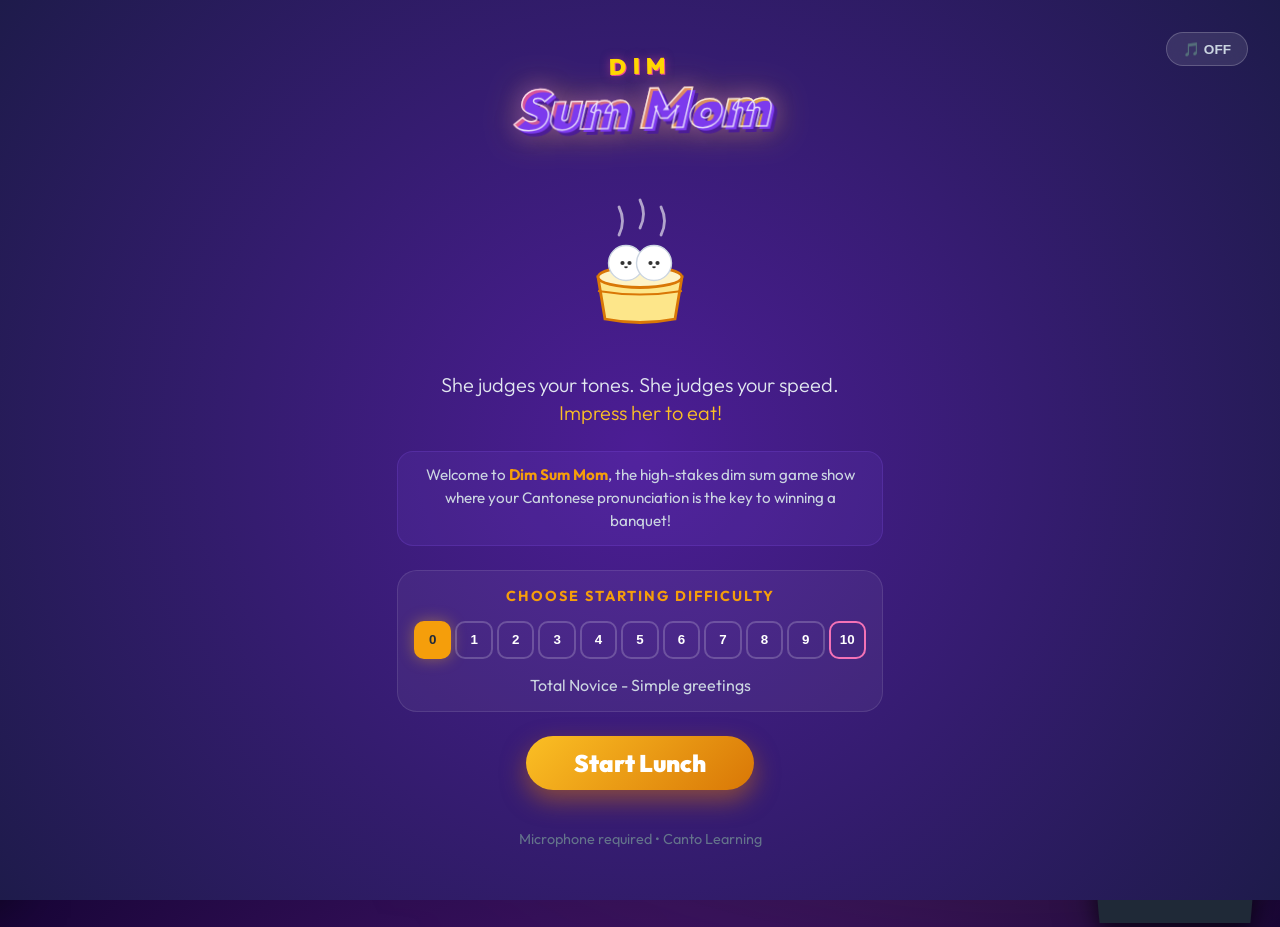
==== commit e9d1c35b: "Update app logic, styles and HTML for deployment" ====
--- a/index.html
+++ b/index.html
@@ -22,7 +22,11 @@
     <div id="ambient-bg"></div>
 
     <!-- Start Screen Overlay -->
+    <!-- Start Screen Overlay -->
     <div id="start-screen">
+        <!-- Music Toggle (Moved to corner) -->
+        <button id="music-toggle" class="music-toggle-btn">🎵 OFF</button>
+
         <div class="start-content">
             <div class="start-logo">
                 <span class="logo-top">Dim</span>
@@ -67,9 +71,6 @@
                     pronunciation is the key to winning a banquet!</p>
             </div>
 
-            <!-- Music Toggle -->
-            <button id="music-toggle" class="music-toggle-btn">🎵 OFF</button>
-
             <!-- Persistence Message -->
             <div id="welcome-back-msg" class="welcome-back hidden">
                 <p class="wb-title">Welcome back, darling!</p>
@@ -118,7 +119,10 @@
         <aside class="sidebar">
             <button id="sidebar-close" class="sidebar-close-btn" aria-label="Close Menu">×</button>
             <div class="brand">
-                <h1>Dim Sum Mom</h1>
+                <div class="sidebar-logo">
+                    <span class="logo-top">Dim</span>
+                    <span class="logo-main">Sum Mom</span>
+                </div>
                 <div class="score-box">
                     <span class="score-label">SCORE</span>
                     <span class="total-score-display">0</span>
@@ -255,6 +259,22 @@
                 </div>
             </div>
 
+            <!-- Round Summary Modal -->
+            <div id="round-summary-modal" class="modal-overlay hidden">
+                <div class="modal-content summary-modal">
+                    <h2 id="summary-title" style="color: #fbbf24; font-size: 2.5rem; margin-bottom: 1rem;">Round
+                        Complete!</h2>
+                    <div class="summary-details" style="text-align: center; margin-bottom: 2rem;">
+                        <p style="font-size: 1.2rem; color: #cbd5e1;">Score for this round:</p>
+                        <div id="round-score-display" class="highlight-score"
+                            style="font-size: 4rem; font-weight: 900; color: white; text-shadow: 0 0 20px rgba(251, 191, 36, 0.5);">
+                            0</div>
+                    </div>
+                    <button id="next-round-btn" class="action-btn" style="font-size: 1.5rem; padding: 1rem 3rem;">Next
+                        Course 🥟</button>
+                </div>
+            </div>
+
             <!-- NEW: Host Avatar (Bottom Right) -->
             <div class="avatar-container host-mode">
                 <div class="avatar" id="host-avatar">
--- a/css/style.css
+++ b/css/style.css
@@ -1,13 +1,20 @@
 :root {
-    --bg-dark: #0f172a;
-    --game-bg: #1e293b;
-    --glass-surface: rgba(15, 23, 42, 0.6);
-    --glass-border: rgba(255, 255, 255, 0.1);
-    --accent-gold: #fbbf24;
-    --accent-primary: #8b5cf6;
-    --accent-secondary: #ec4899;
+    /* Deep Purple Theme */
+    --bg-dark: #2e1065;
+    /* very dark purple */
+    --game-bg: #4c1d95;
+    /* deep violet */
+    --glass-surface: rgba(46, 16, 101, 0.6);
+    --glass-border: rgba(255, 255, 255, 0.15);
+    --accent-gold: #f59e0b;
+    /* amber-500 */
+    --accent-primary: #a78bfa;
+    /* violet-400 */
+    --accent-secondary: #f472b6;
+    /* pink-400 */
     --text-main: #f8fafc;
-    --text-muted: #94a3b8;
+    --text-muted: #cbd5e1;
+    /* slate-300 */
     --font-family: 'Outfit', sans-serif;
 }
 
@@ -19,7 +26,8 @@
 
 body {
     font-family: var(--font-family);
-    background: radial-gradient(circle at center, #1e3a8a 0%, #0f172a 100%);
+    /* Deep, rich purple gradient */
+    background: radial-gradient(circle at center, #581c87 0%, #170536 100%);
     color: var(--text-main);
     overflow: hidden;
     height: 100vh;
@@ -35,7 +43,7 @@
     height: 100%;
     z-index: -1;
     background:
-        radial-gradient(circle at 20% 20%, rgba(139, 92, 246, 0.15), transparent 50%),
+        radial-gradient(circle at 20% 20%, rgba(167, 139, 250, 0.15), transparent 50%),
         radial-gradient(circle at 80% 80%, rgba(251, 191, 36, 0.1), transparent 50%);
     filter: blur(80px);
 }
@@ -54,13 +62,13 @@
     top: 0;
     height: 100%;
     width: 300px;
-    background: rgba(15, 23, 42, 0.95);
-    backdrop-filter: blur(15px);
+    background: linear-gradient(to bottom, rgba(30, 2, 60, 0.98), rgba(46, 16, 101, 0.98));
+    backdrop-filter: blur(25px);
     z-index: 1000;
     border-right: 1px solid rgba(255, 255, 255, 0.1);
     transform: translateX(-100%);
     transition: transform 0.5s cubic-bezier(0.16, 1, 0.3, 1);
-    box-shadow: 10px 0 40px rgba(0, 0, 0, 0.7);
+    box-shadow: 10px 0 50px rgba(0, 0, 0, 0.6);
     display: flex;
     flex-direction: column;
 }
@@ -75,9 +83,9 @@
     top: 1.5rem;
     left: 1.5rem;
     z-index: 900;
-    background: rgba(255, 255, 255, 0.1);
-    backdrop-filter: blur(10px);
-    border: 1px solid rgba(255, 255, 255, 0.2);
+    background: rgba(46, 16, 101, 0.3);
+    backdrop-filter: blur(12px);
+    border: 1px solid rgba(255, 255, 255, 0.15);
     color: white;
     width: 50px;
     height: 50px;
@@ -87,11 +95,12 @@
     align-items: center;
     justify-content: center;
     transition: all 0.3s;
-    box-shadow: 0 4px 15px rgba(0, 0, 0, 0.3);
+    box-shadow: 0 4px 15px rgba(0, 0, 0, 0.2);
 }
 
 .sidebar-toggle-btn:hover {
-    background: rgba(255, 255, 255, 0.2);
+    background: rgba(46, 16, 101, 0.5);
+    border-color: rgba(255, 255, 255, 0.3);
     transform: scale(1.05);
 }
 
@@ -124,7 +133,8 @@
     left: 0;
     width: 100%;
     height: 100%;
-    background: radial-gradient(circle at center, #1e293b 0%, #0f172a 100%);
+    /* Richer purple gradient */
+    background: radial-gradient(circle at center, #4c1d95 0%, #1e1b4b 100%);
     z-index: 2000;
     display: flex;
     justify-content: center;
@@ -137,9 +147,45 @@
     display: flex;
     flex-direction: column;
     align-items: center;
-    gap: 1.25rem;
+    gap: 1.5rem;
+    /* Increased gap */
     max-width: 550px;
-    padding: 1.5rem;
+    padding: 2rem;
+    position: relative;
+    /* Context for children if needed */
+}
+
+/* Music Toggle Re-integrated */
+.music-toggle-btn {
+    position: absolute;
+    top: 2rem;
+    right: 2rem;
+    /* Reset layout generic styles */
+    background: rgba(255, 255, 255, 0.1);
+    backdrop-filter: blur(8px);
+    border: 1px solid rgba(255, 255, 255, 0.2);
+    color: var(--text-muted);
+    padding: 0.5rem 1rem;
+    border-radius: 20px;
+    font-size: 0.85rem;
+    font-weight: 600;
+    cursor: pointer;
+    transition: all 0.2s;
+    /* Override flex behavior from before if any */
+    margin: 0;
+    align-self: auto;
+}
+
+.music-toggle-btn:hover {
+    background: rgba(255, 255, 255, 0.2);
+    color: white;
+}
+
+.music-toggle-btn.playing {
+    border-color: var(--accent-gold);
+    color: var(--accent-gold);
+    background: rgba(251, 191, 36, 0.1);
+    box-shadow: 0 0 10px rgba(251, 191, 36, 0.3);
 }
 
 /* Start Logo specific positioning if needed, but classes will handle the look */
@@ -295,9 +341,9 @@
 .difficulty-options {
     display: flex;
     justify-content: center;
-    gap: 0.5rem;
+    gap: 0.25rem;
     margin-bottom: 1rem;
-    flex-wrap: wrap;
+    flex-wrap: nowrap;
 }
 
 .diff-btn {
@@ -378,8 +424,19 @@
 }
 
 /* Shift scoreboard if needed (it is on right, but keep HUD balanced) */
-.sidebar.open~.content-area .feud-scoreboard {
+/* .sidebar.open~.content-area .feud-scoreboard {
     right: 2rem;
+} */
+/* Removed as scoreboard is now in flow */
+
+.content-area {
+    flex: 1;
+    display: flex;
+    flex-direction: column;
+    height: 100%;
+    width: 100%;
+    overflow: hidden;
+    /* Prevent scroll */
 }
 
 /* -------------------------------------------------------------------------- */
@@ -434,16 +491,18 @@
 
 /* Container specific adjustments */
 .game-logo {
-    position: absolute;
-    top: 1rem;
-    left: 4rem;
-    /* Moved from 50% to left */
-    transform: rotate(-2deg);
+    position: relative;
+    /* Changed from absolute */
+    top: auto;
+    left: auto;
+    /* transform: rotate(-2deg); */
+    /* Keep rotation if desired, but check layout */
     text-align: left;
-    /* Left align text */
     z-index: 50;
     pointer-events: none;
     filter: drop-shadow(0 5px 15px rgba(0, 0, 0, 0.5));
+    flex-shrink: 0;
+    /* Don't shrink logo */
 }
 
 @keyframes float-logo {
@@ -470,14 +529,20 @@
 
 .game-header {
     width: 100%;
-    height: 180px;
-    display: flex;
-    justify-content: center;
-    /* Question remains centered */
-    align-items: center;
+    /* height: 180px; */
+    /* Auto height to fit content */
+    min-height: 180px;
+    display: flex;
+    justify-content: space-between;
+    align-items: flex-start;
+    /* Align to top to handle different heights */
+    padding: 2rem 3rem 1rem 7rem;
+    /* Add padding for spacing */
     position: relative;
     margin-bottom: 0;
     z-index: 10;
+    gap: 2rem;
+    /* Spacing between header elements */
 }
 
 /* Dim Sum Decor */
@@ -689,7 +754,10 @@
 /* 2. Question Display (Centered) */
 .question-display {
     text-align: center;
-    max-width: 60%;
+    /* max-width: 60%; */
+    /* Let flex handle width */
+    flex: 1;
+    /* Take available space */
     background: var(--glass-surface);
     padding: 1.5rem 3rem;
     border-radius: 24px;
@@ -698,6 +766,8 @@
     box-shadow: 0 20px 40px rgba(0, 0, 0, 0.2);
     transform: perspective(1000px) rotateX(5deg);
     /* Slight 3D tilt */
+    margin-top: 10px;
+    /* Align slightly down if needed */
 }
 
 #question-text {
@@ -716,12 +786,14 @@
     opacity: 0.9;
 }
 
-/* 3. Scoreboard (Absolute Right) */
+/* 3. Scoreboard (Relative Right) */
 .feud-scoreboard {
-    position: absolute;
-    right: 2rem;
-    top: 50%;
-    transform: translateY(-50%);
+    position: relative;
+    /* Changed from absolute */
+    right: auto;
+    top: auto;
+    transform: none;
+    /* Remove centering transform */
     background: linear-gradient(135deg, #111, #222);
     border: 3px solid #444;
     border-radius: 12px;
@@ -731,24 +803,16 @@
         /* Outer ring */
         0 10px 30px rgba(0, 0, 0, 0.5),
         inset 0 0 20px rgba(0, 0, 0, 0.8);
-    display: flex;
-    flex-direction: column;
-    align-items: center;
-    min-width: 160px;
-}
-
-.score-label {
-    font-size: 0.75rem;
-    color: #666;
-    letter-spacing: 3px;
-    margin-bottom: 5px;
-    font-weight: 800;
-    text-transform: uppercase;
+    margin-top: 10px;
+    /* Align */
+    flex-shrink: 0;
+    /* Keep size */
 }
 
 .score-digits.total-score-display {
     font-family: 'Courier New', monospace;
-    font-size: 3.5rem;
+    font-size: 2.5rem;
+    /* Reduced from 3.5rem to prevent overlap */
     font-weight: 900;
     color: var(--accent-gold);
     text-shadow: 0 0 15px rgba(251, 191, 36, 0.5);
@@ -760,6 +824,8 @@
     width: 100%;
     text-align: center;
     letter-spacing: 2px;
+    margin-top: 5px;
+    /* Add spacing */
 }
 
 /* -------------------------------------------------------------------------- */
@@ -769,20 +835,31 @@
     flex: 1;
     display: grid;
     grid-template-columns: repeat(2, 1fr);
-    gap: 1.5rem;
-    padding: 1rem 4rem;
-    width: 100%;
-    max-width: 1600px;
+    gap: 2rem;
+    /* Increased gap */
+    padding: 1rem 2rem 1rem 2rem;
+    /* Reduced horizontal padding */
+    /* Added bottom padding for footer space */
+    width: 100%;
+    max-width: none;
+    /* Full width */
+    /* Slightly tighter max width */
     margin: 0 auto;
-    align-content: center;
-    /* Center vertically in remaining space */
+    align-content: stretch;
+    /* Stretch to fill vertical space */
+    grid-template-rows: repeat(2, 1fr);
+    /* Force 2 equal rows */
+    /* Don't stretch vertically weirdly */
     perspective: 1200px;
     /* Enable 3D space */
 }
 
 .card-slot {
-    height: 100px;
-    /* Taller slots */
+    min-height: 160px;
+    /* Increased from 100px */
+    height: 100%;
+    /* Fill the grid cell */
+    /* Allow growth */
     position: relative;
     transform-style: preserve-3d;
 }
@@ -800,9 +877,13 @@
 }
 
 .answer-card {
-    position: absolute;
-    width: 100%;
-    height: 100%;
+    position: relative;
+    /* Changed from absolute to flow naturally in slot if needed, but keeping relative allows height control */
+    width: 100%;
+    min-height: 100%;
+    /* Fill slot */
+    /* height: 100%; */
+    /* Let content dictate if larger */
 
     /* 3D Box Look */
     background: linear-gradient(to bottom, #3b82f6, #1d4ed8);
@@ -1004,9 +1085,9 @@
 
     position: absolute;
     left: 50%;
-    top: -20px;
-    /* Pop out of top */
-    transform: translateX(-50%);
+    top: 50%;
+    /* Vertically centered */
+    transform: translate(-50%, -50%);
     z-index: 100;
 }
 
@@ -1177,12 +1258,14 @@
     display: flex;
     align-items: center;
     gap: 0.8rem;
-    transition: all 0.2s;
+    transition: all 0.3s cubic-bezier(0.25, 0.8, 0.25, 1);
 }
 
 .sidebar-btn:hover {
-    background: rgba(255, 255, 255, 0.1);
-    transform: translateX(5px);
+    background: linear-gradient(90deg, rgba(255, 255, 255, 0.1), rgba(255, 255, 255, 0.05));
+    border-color: rgba(255, 255, 255, 0.2);
+    transform: translateX(5px) scale(1.02);
+    box-shadow: 0 4px 12px rgba(0, 0, 0, 0.2);
 }
 
 .sidebar-btn.active {
@@ -1418,4 +1501,95 @@
     font-weight: bold;
     display: block;
     margin-top: 0.5rem;
+}
+
+/* Sidebar Branding Refinements */
+.brand {
+    padding: 2rem 1.5rem;
+    border-bottom: 1px solid rgba(255, 255, 255, 0.1);
+    background: rgba(0, 0, 0, 0.2);
+    display: flex;
+    flex-direction: column;
+    align-items: center;
+    gap: 1.5rem;
+}
+
+.sidebar-logo {
+    transform: scale(0.8);
+    /* Scale down slightly for sidebar */
+    margin-bottom: 0.5rem;
+}
+
+.sidebar-logo .logo-main {
+    font-size: 2.5rem;
+    /* Smaller than main header */
+    white-space: nowrap;
+}
+
+.score-box {
+    background: rgba(0, 0, 0, 0.3);
+    padding: 0.75rem 1.5rem;
+    border-radius: 12px;
+    border: 1px solid rgba(255, 255, 255, 0.15);
+    display: flex;
+    flex-direction: column;
+    align-items: center;
+    width: 100%;
+}
+
+.score-label {
+    font-size: 0.8rem;
+    color: var(--text-muted);
+    letter-spacing: 1px;
+    margin-bottom: 0.25rem;
+}
+
+.total-score-display {
+    font-size: 2rem;
+    font-weight: 900;
+    color: var(--accent-gold);
+    font-family: 'Courier New', monospace;
+    text-shadow: 0 0 10px rgba(251, 191, 36, 0.5);
+}
+
+/* Sidebar List Styling */
+.topics-list-container {
+    padding: 1.5rem;
+    flex: 1;
+    overflow-y: auto;
+}
+
+.topics-list-container h3 {
+    font-size: 0.9rem;
+    color: var(--text-muted);
+    text-transform: uppercase;
+    letter-spacing: 1px;
+    margin-bottom: 1rem;
+    padding-left: 0.5rem;
+}
+
+/* Refined Modal Styles (Moving from inline) */
+.summary-modal {
+    background: rgba(30, 2, 60, 0.95);
+    border: 1px solid var(--accent-gold);
+    box-shadow: 0 0 50px rgba(0, 0, 0, 0.8), 0 0 20px rgba(251, 191, 36, 0.2);
+    padding: 3rem;
+    text-align: center;
+    max-width: 500px;
+    border-radius: 24px;
+}
+
+/* Button Glow Effect for Next Round */
+#next-round-btn {
+    background: linear-gradient(135deg, #fbbf24, #f59e0b);
+    color: #1e293b;
+    font-weight: 800;
+    border: none;
+    box-shadow: 0 10px 25px rgba(245, 158, 11, 0.4);
+    transition: all 0.3s ease;
+}
+
+#next-round-btn:hover {
+    transform: translateY(-3px) scale(1.02);
+    box-shadow: 0 15px 35px rgba(245, 158, 11, 0.5);
 }
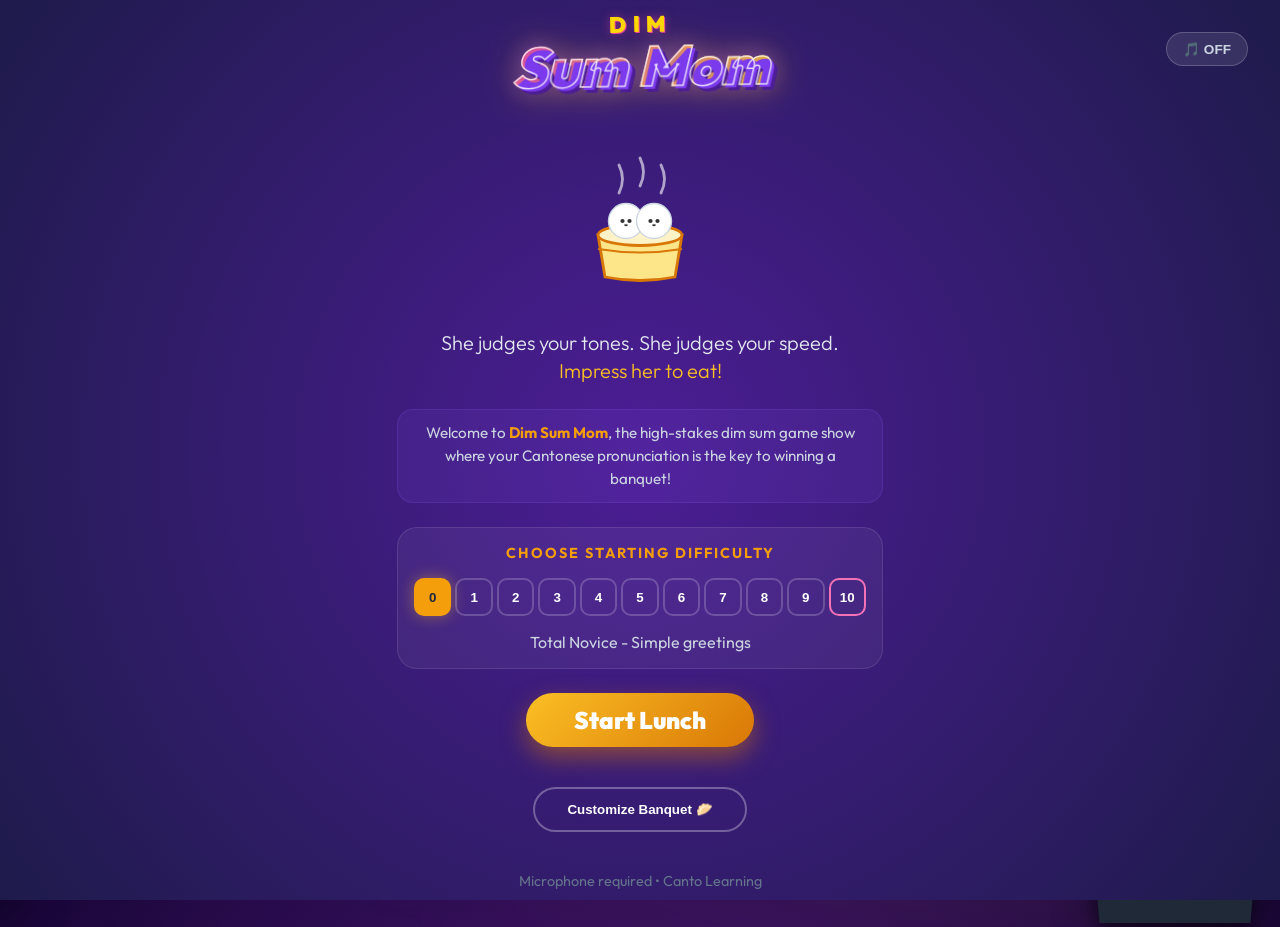
==== commit ad9f622f: "feat: Redesign the round summary screen, enhance sidebar navigation with difficulty grouping, add sh" ====
--- a/index.html
+++ b/index.html
@@ -101,6 +101,12 @@
                 <div class="btn-glow"></div>
             </button>
 
+            <!-- New Shop Entry -->
+            <button id="start-shop-btn" class="secondary-btn"
+                style="margin-top: 1rem; border-color: rgba(255,255,255,0.3);">
+                Customize Banquet 🥟
+            </button>
+
             <p class="start-note">Microphone required • Canto Learning</p>
         </div>
     </div>
@@ -259,19 +265,65 @@
                 </div>
             </div>
 
-            <!-- Round Summary Modal -->
-            <div id="round-summary-modal" class="modal-overlay hidden">
-                <div class="modal-content summary-modal">
-                    <h2 id="summary-title" style="color: #fbbf24; font-size: 2.5rem; margin-bottom: 1rem;">Round
-                        Complete!</h2>
-                    <div class="summary-details" style="text-align: center; margin-bottom: 2rem;">
-                        <p style="font-size: 1.2rem; color: #cbd5e1;">Score for this round:</p>
+            <!-- Round Summary Screen (New Design) -->
+            <div id="round-summary-screen" class="hidden">
+                <!-- Reusing start-screen styling logic via CSS or by copying classes if they are not ID dominant. 
+                      Actually start-screen uses ID #start-screen for fixed positioning. 
+                      We need to ensure #round-summary-screen has the same styles. -->
+
+                <div class="start-content">
+                    <div class="start-logo">
+                        <span class="logo-top">Dim</span>
+                        <span class="logo-main">Sum Mom</span>
+                    </div>
+
+                    <div class="mascot-container">
+                        <!-- Cute Steamer Basket SVG (Simplified or same) -->
+                        <svg width="150" height="150" viewBox="0 0 200 200" fill="none"
+                            xmlns="http://www.w3.org/2000/svg" class="bounce-anim">
+                            <path d="M40,120 L50,180 Q100,190 150,180 L160,120 Z" fill="#fde68a" stroke="#d97706"
+                                stroke-width="4" />
+                            <path d="M40,140 Q100,150 160,140" fill="none" stroke="#d97706" stroke-width="3" />
+                            <ellipse cx="100" cy="120" rx="60" ry="15" fill="#fef3c7" stroke="#d97706"
+                                stroke-width="4" />
+                            <circle cx="80" cy="100" r="25" fill="#fff" stroke="#cbd5e1" stroke-width="2" />
+                            <circle cx="120" cy="100" r="25" fill="#fff" stroke="#cbd5e1" stroke-width="2" />
+                            <!-- Happy Eyes -->
+                            <path d="M70,95 Q80,85 90,95" stroke="#333" stroke-width="3" fill="none" />
+                            <path d="M110,95 Q120,85 130,95" stroke="#333" stroke-width="3" fill="none" />
+                            <!-- Steam -->
+                            <path d="M100,50 Q110,30 100,10" stroke="white" stroke-width="4" stroke-linecap="round"
+                                opacity="0.6" class="steam-anim" />
+                        </svg>
+                    </div>
+
+                    <h2 style="font-size: 2.5rem; color: #fbbf24; margin: 0;">Round Complete!</h2>
+
+                    <div class="summary-details" style="text-align: center; margin: 1rem 0;">
+                        <p style="font-size: 1.2rem; color: #cbd5e1; margin-bottom: 0.5rem;">Round Score</p>
                         <div id="round-score-display" class="highlight-score"
-                            style="font-size: 4rem; font-weight: 900; color: white; text-shadow: 0 0 20px rgba(251, 191, 36, 0.5);">
-                            0</div>
-                    </div>
-                    <button id="next-round-btn" class="action-btn" style="font-size: 1.5rem; padding: 1rem 3rem;">Next
-                        Course 🥟</button>
+                            style="font-size: 5rem; font-weight: 900; color: white; text-shadow: 0 0 25px rgba(251, 191, 36, 0.6); line-height: 1;">
+                            0
+                        </div>
+                        <p style="font-size: 1rem; color: #94a3b8; margin-top: 1rem;">Total Score: <span
+                                id="summary-total-score">0</span></p>
+                    </div>
+
+                    <p id="round-feedback-text"
+                        style="font-size: 1.1rem; color: #e2e8f0; font-style: italic; max-width: 400px;">
+                        "Not bad, darling. Not bad."
+                    </p>
+
+                    <div class="summary-actions"
+                        style="display:flex; gap:1rem; justify-content:center; margin-top: 2rem;">
+                        <button id="next-round-btn" class="start-btn">
+                            Next Course 🥟
+                            <div class="btn-glow"></div>
+                        </button>
+                        <button id="summary-shop-btn" class="secondary-btn">
+                            Visit Shop 🛒
+                        </button>
+                    </div>
                 </div>
             </div>
 
@@ -362,12 +414,14 @@
 
                 <div class="command-bar">
                     <!-- Language Toggle -->
-                    <div class="lang-toggle">
-                        <span id="lang-label">Cantonese</span>
-                        <label class="switch">
-                            <input type="checkbox" id="lang-switch" checked>
-                            <span class="slider round"></span>
-                        </label>
+                    <div class="left-controls">
+                        <div class="lang-toggle">
+                            <span id="lang-label">Cantonese</span>
+                            <label class="switch">
+                                <input type="checkbox" id="lang-switch" checked>
+                                <span class="slider round"></span>
+                            </label>
+                        </div>
                     </div>
 
                     <!-- Mic Button (Center Floating) -->
--- a/css/style.css
+++ b/css/style.css
@@ -127,7 +127,8 @@
 }
 
 /* Start Screen */
-#start-screen {
+#start-screen,
+#round-summary-screen {
     position: fixed;
     top: 0;
     left: 0;
@@ -140,6 +141,10 @@
     justify-content: center;
     align-items: center;
     transition: opacity 0.5s ease-out;
+}
+
+#round-summary-screen.hidden {
+    display: none;
 }
 
 .start-content {
@@ -837,7 +842,7 @@
     grid-template-columns: repeat(2, 1fr);
     gap: 2rem;
     /* Increased gap */
-    padding: 1rem 2rem 1rem 2rem;
+    padding: 1rem 320px 1rem 2rem;
     /* Reduced horizontal padding */
     /* Added bottom padding for footer space */
     width: 100%;
@@ -1000,6 +1005,7 @@
     /* Let clicks pass through outside bar */
 }
 
+/* SOLID FUNCTIONAL COMMAND BAR */
 .command-bar {
     pointer-events: auto;
     display: flex;
@@ -1008,16 +1014,19 @@
     gap: 2rem;
     padding: 0.5rem 2rem;
 
-    background: rgba(15, 23, 42, 0.6);
-    backdrop-filter: blur(12px);
-    border: 1px solid rgba(255, 255, 255, 0.1);
-    box-shadow: 0 10px 30px rgba(0, 0, 0, 0.3);
-    border-radius: 50px;
+    /* Solid Dark Theme */
+    background: #0f172a;
+    /* Slate-900 */
+    border: 2px solid #334155;
+    /* Slate-700 */
+    box-shadow: 0 10px 20px rgba(0, 0, 0, 0.4);
+    border-radius: 60px;
 
     position: relative;
     min-width: 500px;
     height: 90px;
     margin-bottom: 20px;
+    transition: all 0.2s ease;
 }
 
 /* Floating Subtitle */
@@ -1030,80 +1039,146 @@
     font-size: 1.5rem;
     font-weight: 600;
     color: var(--accent-gold);
-    text-shadow: 0 2px 10px rgba(0, 0, 0, 0.8);
-    background: rgba(15, 23, 42, 0.8);
-    backdrop-filter: blur(4px);
+    text-shadow: 0 2px 0px rgba(0, 0, 0, 0.8);
+
+    /* Solid High Contrast */
+    background: #1e1b4b;
+    /* Deep Indigo */
     padding: 0.5rem 1.5rem;
-    border-radius: 20px;
-    border: 1px solid rgba(255, 255, 255, 0.1);
+    border-radius: 12px;
+    border: 2px solid #4338ca;
     opacity: 0;
     /* Hidden by default until text added */
     transition: opacity 0.3s;
     pointer-events: none;
     white-space: nowrap;
     z-index: 90;
+    box-shadow: 0 4px 6px rgba(0, 0, 0, 0.3);
 }
 
 .floating-subtitle:not(:empty) {
     opacity: 1;
 }
 
-/* Language Toggle */
+/* Language Toggle - Solid Pill */
 .lang-toggle {
     display: flex;
     align-items: center;
-    gap: 0.8rem;
-    background: rgba(255, 255, 255, 0.05);
-    padding: 0.5rem 1rem;
+    gap: 1rem;
+    background: #1e293b;
+    /* Slate-800 */
+    padding: 0.5rem 1.2rem;
     border-radius: 50px;
-    border: 1px solid rgba(255, 255, 255, 0.05);
-    height: 50px;
+    border: 2px solid #334155;
+    height: 48px;
+    box-shadow: inset 0 2px 4px rgba(0, 0, 0, 0.3);
 }
 
 #lang-label {
-    font-size: 0.8rem;
+    font-size: 0.85rem;
     font-weight: 700;
-    color: #cbd5e1;
+    color: #e2e8f0;
+    /* lighter text */
     text-transform: uppercase;
-    letter-spacing: 1px;
-}
-
-/* Mic Button - Floating Center */
+    letter-spacing: 1.5px;
+    opacity: 1;
+    /* full opacity */
+}
+
+.left-controls {
+    flex: 1;
+    display: flex;
+    justify-content: flex-start;
+    align-items: center;
+}
+
+/* Mic Button - Solid Functional */
 .mic-button {
-    width: 110px;
-    height: 110px;
+    width: 100px;
+    height: 100px;
     border-radius: 50%;
-    background: linear-gradient(135deg, #6366f1, #8b5cf6);
-    border: 4px solid #1e293b;
-    /* Dark border to match bg */
+
+    /* Solid Functional Look */
+    background: #4f46e5;
+    /* Indigo-600 */
+    border: 4px solid #1e1b4b;
+    /* Dark border */
+    border-bottom-width: 8px;
+    /* Tactile depth */
+
     color: white;
     cursor: pointer;
     display: grid;
     place-items: center;
-    box-shadow: 0 10px 25px rgba(99, 102, 241, 0.5);
-    transition: all 0.3s cubic-bezier(0.175, 0.885, 0.32, 1.275);
-
+
+    box-shadow: 0 5px 10px rgba(0, 0, 0, 0.3);
+
+    transition: all 0.1s cubic-bezier(0.34, 1.56, 0.64, 1);
+    position: relative;
+    z-index: 100;
+    flex-shrink: 0;
+    margin: 0 1rem;
+}
+
+.mic-button svg {
+    filter: none;
+    transition: transform 0.2s ease;
+}
+
+.mic-button:hover {
+    background: #4338ca;
+    /* Indigo-700 */
+    transform: translateY(-2px);
+    /* Slight lift */
+    border-bottom-width: 10px;
+}
+
+.mic-button:active {
+    background: #3730a3;
+    /* Indigo-800 */
+    transform: scale(0.95);
+    /* Press down effect */
+    border-bottom-width: 2px;
+    /* Collapse depth */
+    box-shadow: inset 0 2px 10px rgba(0, 0, 0, 0.5);
+}
+
+.mic-button:after {
+    content: 'HOLD';
     position: absolute;
+    bottom: -30px;
     left: 50%;
-    top: 50%;
-    /* Vertically centered */
-    transform: translate(-50%, -50%);
-    z-index: 100;
-}
-
-.mic-button:hover {
-    transform: translateX(-50%) scale(1.05);
-    box-shadow: 0 15px 35px rgba(99, 102, 241, 0.6);
-}
-
-.mic-button:active {
-    transform: translateX(-50%) scale(0.95);
+    transform: translateX(-50%);
+    font-size: 0.8rem;
+    font-weight: 800;
+    letter-spacing: 1px;
+    color: rgba(255, 255, 255, 0.5);
+    pointer-events: none;
 }
 
 .mic-button.listening {
-    background: linear-gradient(135deg, #06b6d4, #3b82f6);
-    box-shadow: 0 0 40px rgba(6, 182, 212, 0.6);
-    animation: liquid-pulse 2s infinite;
+    /* Active State - High Contrast Red/Cyan */
+    background: #ef4444;
+    /* Red-500 */
+    border-color: #991b1b;
+    box-shadow: 0 0 30px rgba(239, 68, 68, 0.6);
+    transform: scale(0.95);
+    /* Keep pressed look */
+    border-bottom-width: 2px;
+}
+
+@keyframes solid-pulse {
+    0% {
+        transform: scale(1);
+    }
+
+    50% {
+        transform: scale(1.05);
+    }
+
+    100% {
+        transform: scale(1);
+    }
 }
 
 .status-container {
@@ -1162,12 +1237,16 @@
     border-radius: 50%;
 }
 
+/* Refined Slider for Toggle */
 input:checked+.slider {
     background-color: var(--accent-primary);
+    box-shadow: 0 0 10px rgba(167, 139, 250, 0.4);
 }
 
 input:checked+.slider:before {
     transform: translateX(20px);
+    background-color: white;
+    box-shadow: -2px 0 5px rgba(0, 0, 0, 0.1);
 }
 
 
@@ -1177,22 +1256,46 @@
     .game-header {
         flex-direction: column;
         height: auto;
-        padding-top: 2rem;
+        padding: 2rem 1.5rem;
+        gap: 1.5rem;
+    }
+
+    .game-logo {
+        position: relative;
+        left: auto;
+        top: auto;
+        margin-bottom: 1rem;
+        width: 100%;
+        text-align: center;
+    }
+
+    .logo-main {
+        font-size: 3rem;
+        /* Slightly smaller */
+    }
+
+    .dimsum-decor {
+        opacity: 0.5;
+        /* Fade out decor so text reads better */
     }
 
     .avatar-container {
         position: relative;
-        width: 80px;
-        height: 80px;
+        width: 100px;
+        height: 100px;
         left: auto;
         top: auto;
         transform: none;
-        margin-bottom: 1rem;
+        margin: 1rem auto;
+        /* Center it */
+        order: 3;
+        /* Ensure order if flex logic changes */
     }
 
     .question-display {
-        max-width: 90%;
-        padding: 1rem;
+        max-width: 100%;
+        padding: 1.5rem;
+        margin: 0;
     }
 
     .feud-scoreboard {
@@ -1202,34 +1305,147 @@
         transform: none;
         margin-top: 1rem;
         width: 100%;
-        max-width: 300px;
+        max-width: 400px;
         flex-direction: row;
         justify-content: space-between;
+        align-self: center;
+        background: rgba(0, 0, 0, 0.4);
+        padding: 1rem;
+        border-radius: 12px;
     }
 
     .score-digits.total-score-display {
         width: auto;
-        font-size: 2.5rem;
+        font-size: 2.2rem;
+        margin: 0;
+        background: transparent;
+        border: none;
+        box-shadow: none;
+        padding: 0;
+        text-align: right;
     }
 
     .game-board {
-        padding: 1rem;
+        padding: 0 1.5rem 8rem 1.5rem;
+        /* Add bottom padding for command bar */
         grid-template-columns: 1fr;
+        /* Single column */
         gap: 1rem;
         overflow-y: auto;
     }
 
-    .controls-row {
+    .card-slot {
+        min-height: 120px;
+    }
+
+    .interaction-zone {
+        padding: 1rem;
+        /* Tights padding */
+    }
+
+    .command-bar {
+        min-width: 0;
+        /* Override fixed width */
+        width: 100%;
+        max-width: 500px;
+        height: auto;
+        padding: 0.8rem 1rem;
+        flex-wrap: wrap;
+        /* Allow wrapping if really needed */
+        justify-content: space-around;
+        gap: 1rem;
+        border-radius: 30px;
+        bottom: 10px;
+    }
+
+    .mic-button {
+        width: 80px;
+        height: 80px;
+        /* Slightly smaller */
         position: relative;
-        bottom: auto;
-        right: auto;
-        margin-top: 1rem;
-    }
-
-    .avatar-bubble {
-        left: 50%;
-        transform: translateX(-50%) translateY(10px);
-        top: 80px;
+        left: auto;
+        top: auto;
+        transform: none;
+        margin: 0;
+    }
+
+    .mic-button:hover {
+        transform: translateY(-2px);
+    }
+}
+
+/* Very Small Mobile */
+@media (max-width: 500px) {
+    .logo-main {
+        font-size: 2.5rem;
+    }
+
+    .start-logo .logo-main {
+        font-size: 3rem;
+    }
+
+    .start-tagline {
+        font-size: 1rem;
+    }
+
+    .difficulty-options {
+        flex-wrap: wrap;
+        gap: 5px;
+    }
+
+    .diff-btn {
+        width: 32px;
+        height: 32px;
+        font-size: 0.9rem;
+    }
+
+    .command-bar {
+        border-radius: 20px;
+        padding: 0.5rem;
+        justify-content: space-between;
+        /* Spread out */
+    }
+
+    .lang-toggle {
+        padding: 0.3rem 0.8rem;
+        gap: 0.5rem;
+        height: 40px;
+    }
+
+    #lang-label {
+        font-size: 0.7rem;
+        display: none;
+        /* Hide label on tiny screens */
+    }
+
+    .status-text {
+        font-size: 0.8rem;
+        width: auto;
+        /* Let it shrink */
+        display: none;
+        /* Hide text on very small screens to fit mic? Or maybe just shrink */
+    }
+
+    /* Keep mic button usable */
+    .mic-button {
+        width: 70px;
+        height: 70px;
+    }
+
+    .floating-subtitle {
+        bottom: 100px;
+        font-size: 1.1rem;
+        width: 90%;
+        text-align: center;
+        white-space: normal;
+    }
+
+    #question-text {
+        font-size: 1.8rem;
+    }
+
+    .answer-text {
+        font-size: 1.3rem;
     }
 }
 
@@ -1290,7 +1506,7 @@
     width: 100%;
     height: 100%;
     background: radial-gradient(circle at center, #3b0764 0%, #1e293b 100%);
-    z-index: 50;
+    z-index: 2100;
     display: flex;
     flex-direction: column;
     align-items: center;
@@ -1391,7 +1607,7 @@
     height: 100%;
     background: rgba(0, 0, 0, 0.8);
     backdrop-filter: blur(5px);
-    z-index: 2000;
+    z-index: 2200;
     display: flex;
     justify-content: center;
     align-items: center;
@@ -1592,4 +1808,108 @@
 #next-round-btn:hover {
     transform: translateY(-3px) scale(1.02);
     box-shadow: 0 15px 35px rgba(245, 158, 11, 0.5);
-}+}
+
+/* -------------------------------------------------------------------------- */
+/* NEW SIDEBAR ROUND SELECTION                                               */
+/* -------------------------------------------------------------------------- */
+
+/* Ensure nav is scrollable */
+#chapter-nav {
+    flex: 1;
+    overflow-y: auto;
+    padding: 0 1rem 2rem 1rem;
+    /* Specific padding for list */
+    /* Scrollbar styling */
+    scrollbar-width: thin;
+    scrollbar-color: rgba(255, 255, 255, 0.2) transparent;
+}
+
+#chapter-nav::-webkit-scrollbar {
+    width: 6px;
+}
+
+#chapter-nav::-webkit-scrollbar-thumb {
+    background-color: rgba(255, 255, 255, 0.2);
+    border-radius: 10px;
+}
+
+/* Grouping */
+.round-group {
+    margin-bottom: 1.5rem;
+}
+
+.group-header {
+    font-size: 0.85rem;
+    font-weight: 800;
+    text-transform: uppercase;
+    letter-spacing: 1.5px;
+    color: var(--accent-secondary);
+    /* Pinkish level header */
+    margin-bottom: 0.8rem;
+    padding-left: 0.5rem;
+    border-left: 3px solid var(--accent-secondary);
+    line-height: 1;
+    opacity: 0.9;
+}
+
+/* Round Card (Replacing Button) */
+.round-card {
+    background: rgba(255, 255, 255, 0.03);
+    border: 1px solid rgba(255, 255, 255, 0.08);
+    border-radius: 12px;
+    padding: 0.8rem 1rem;
+    margin-bottom: 0.6rem;
+    cursor: pointer;
+    transition: all 0.2s cubic-bezier(0.25, 0.8, 0.25, 1);
+    display: flex;
+    justify-content: space-between;
+    align-items: center;
+    position: relative;
+    overflow: hidden;
+}
+
+.round-card:hover {
+    background: rgba(255, 255, 255, 0.08);
+    border-color: rgba(255, 255, 255, 0.2);
+    transform: translateX(4px);
+}
+
+.round-card.active {
+    background: linear-gradient(90deg, rgba(251, 191, 36, 0.15), rgba(251, 191, 36, 0.05));
+    border-color: var(--accent-gold);
+    box-shadow: 0 4px 12px rgba(0, 0, 0, 0.2);
+}
+
+.round-card.active .round-title {
+    color: var(--accent-gold);
+    font-weight: 700;
+}
+
+.round-card.completed {
+    border-color: #4ade80;
+    /* Green tint */
+    background: rgba(74, 222, 128, 0.05);
+}
+
+.round-title {
+    font-size: 0.95rem;
+    color: #e2e8f0;
+    line-height: 1.3;
+    font-weight: 500;
+}
+
+.round-status {
+    font-size: 1rem;
+    color: var(--text-muted);
+    margin-left: 10px;
+    min-width: 20px;
+    text-align: right;
+}
+
+.round-card.completed .round-status {
+    color: #4ade80;
+}
+
+/* Remove old topic-btn styles if no longer used, or keep for safety */
+/* Note: topic-btn was removed from JS, so these are safe to ignore */
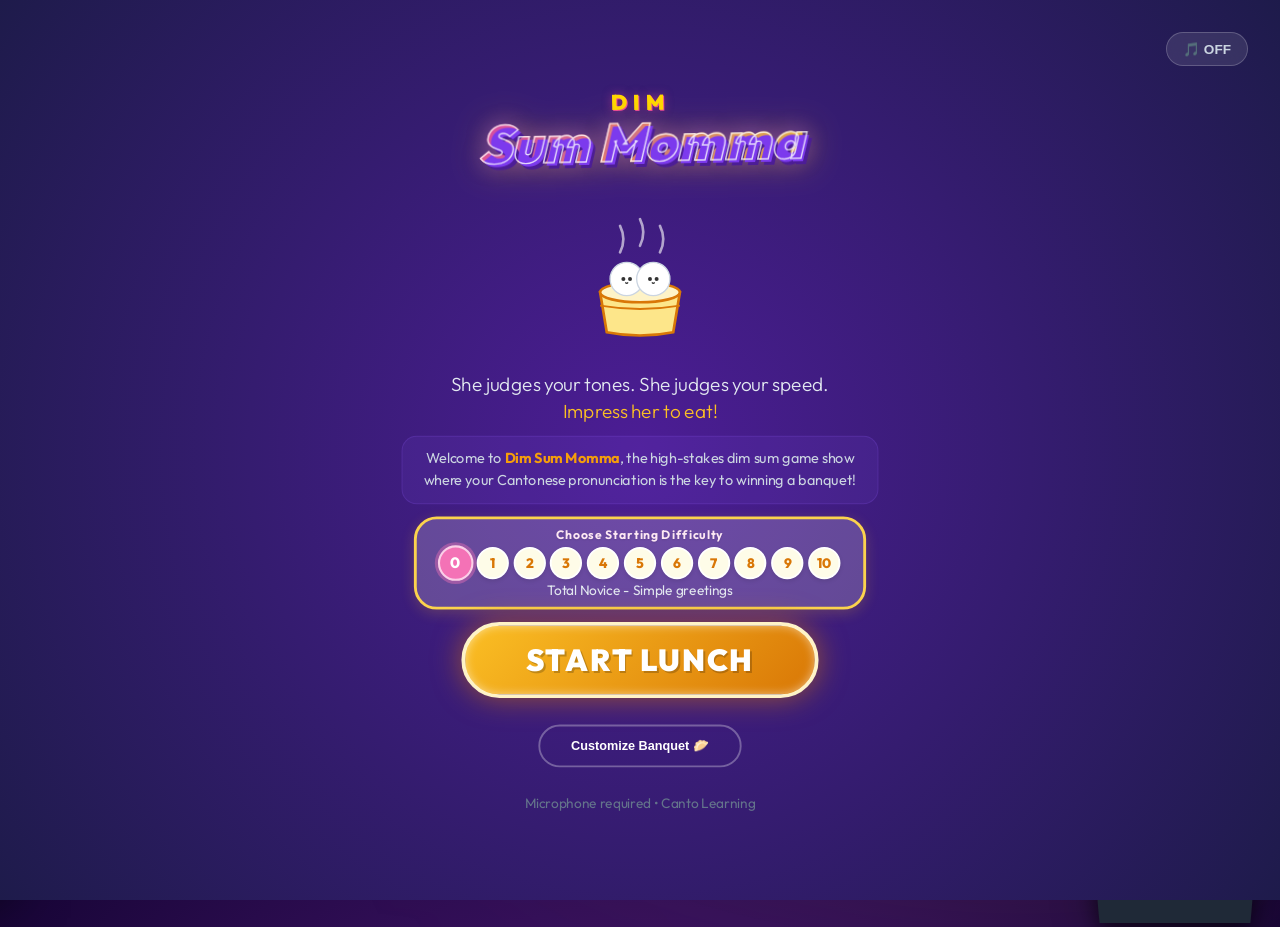
==== commit 216767cf: "feat: Enhance game UI with collapsible level groups, speech speed control, updated branding, and new" ====
--- a/index.html
+++ b/index.html
@@ -4,7 +4,7 @@
 <head>
     <meta charset="UTF-8">
     <meta name="viewport" content="width=device-width, initial-scale=1.0">
-    <title>Dim Sum Mom</title>
+    <title>Dim Sum Momma</title>
     <meta name="description" content="A friendly Cantonese learning game show!">
 
     <!-- Fonts -->
@@ -24,13 +24,17 @@
     <!-- Start Screen Overlay -->
     <!-- Start Screen Overlay -->
     <div id="start-screen">
+        <div class="spotlight-container">
+            <div class="spotlight"></div>
+            <div class="spotlight"></div>
+        </div>
         <!-- Music Toggle (Moved to corner) -->
         <button id="music-toggle" class="music-toggle-btn">🎵 OFF</button>
 
         <div class="start-content">
             <div class="start-logo">
                 <span class="logo-top">Dim</span>
-                <span class="logo-main">Sum Mom</span>
+                <span class="logo-main">Sum Momma</span>
             </div>
 
             <div class="mascot-container">
@@ -67,7 +71,7 @@
                     style="color:#fbbf24">Impress her to eat!</span></p>
 
             <div class="start-explanation">
-                <p>Welcome to <strong>Dim Sum Mom</strong>, the high-stakes dim sum game show where your Cantonese
+                <p>Welcome to <strong>Dim Sum Momma</strong>, the high-stakes dim sum game show where your Cantonese
                     pronunciation is the key to winning a banquet!</p>
             </div>
 
@@ -127,7 +131,7 @@
             <div class="brand">
                 <div class="sidebar-logo">
                     <span class="logo-top">Dim</span>
-                    <span class="logo-main">Sum Mom</span>
+                    <span class="logo-main">Sum Momma</span>
                 </div>
                 <div class="score-box">
                     <span class="score-label">SCORE</span>
@@ -136,15 +140,40 @@
             </div>
 
             <div class="topics-list-container">
+                <div class="sidebar-controls">
+                    <button id="nav-home-btn" class="sidebar-btn active">
+                        <svg class="sidebar-icon" viewBox="0 0 24 24" fill="none" stroke="currentColor"
+                            stroke-width="2">
+                            <path d="M3 9l9-7 9 7v11a2 2 0 0 1-2 2H5a2 2 0 0 1-2-2z" />
+                            <polyline points="9 22 9 12 15 12 15 22" />
+                        </svg>
+                        Game Home
+                    </button>
+                    <button id="view-banquet-btn" class="sidebar-btn banquet-nav-btn">
+                        <svg class="sidebar-icon" viewBox="0 0 24 24" fill="none" stroke="currentColor"
+                            stroke-width="2">
+                            <rect x="2" y="14" width="20" height="8" rx="2" />
+                            <path d="M6 14V6a2 2 0 0 1 2-2h8a2 2 0 0 1 2 2v8" />
+                            <line x1="12" y1="4" x2="12" y2="14" />
+                            <path d="M9 14v-3" stroke-linecap="round" />
+                            <path d="M15 14v-3" stroke-linecap="round" />
+                        </svg>
+                        View Banquet
+                    </button>
+                    <button id="nav-shop-btn" class="sidebar-btn shop-nav-btn">
+                        <svg class="sidebar-icon" viewBox="0 0 24 24" fill="none" stroke="currentColor"
+                            stroke-width="2">
+                            <path d="M6 2L3 6v14a2 2 0 0 0 2 2h14a2 2 0 0 0 2-2V6l-3-4z" />
+                            <line x1="3" y1="6" x2="21" y2="6" />
+                            <path d="M16 10a4 4 0 0 1-8 0" />
+                        </svg>
+                        Dim Sum Shop
+                    </button>
+                </div>
                 <h3>Select a Round</h3>
                 <nav id="chapter-nav">
                     <!-- Topics injected here -->
                 </nav>
-                <div class="sidebar-controls">
-                    <button id="nav-home-btn" class="sidebar-btn active">🏠 Game Home</button>
-                    <button id="view-banquet-btn" class="sidebar-btn banquet-nav-btn">🍱 View Banquet</button>
-                    <button id="nav-shop-btn" class="sidebar-btn shop-nav-btn">🛒 Dim Sum Shop</button>
-                </div>
             </div>
         </aside>
 
@@ -192,7 +221,7 @@
                 <!-- 0. Game Show Logo -->
                 <div class="game-logo">
                     <span class="logo-top">Dim</span>
-                    <span class="logo-main">Sum Mom</span>
+                    <span class="logo-main">Sum Momma</span>
                 </div>
 
                 <!-- Avatar Moved to Bottom Right -->
@@ -236,6 +265,8 @@
                     <p>Spend Dumpling Dollars to decorate!</p>
                     <button id="close-banquet-btn" class="secondary-btn">Back to Game</button>
                     <button id="open-shop-btn" class="shop-btn">Open Dim Sum Shop 🥟</button>
+                    <button id="auto-organize-btn" class="secondary-btn" style="margin-left: 10px;">Auto Organize
+                        🪄</button>
                 </div>
             </div>
 
@@ -274,7 +305,7 @@
                 <div class="start-content">
                     <div class="start-logo">
                         <span class="logo-top">Dim</span>
-                        <span class="logo-main">Sum Mom</span>
+                        <span class="logo-main">Sum Momma</span>
                     </div>
 
                     <div class="mascot-container">
@@ -422,6 +453,22 @@
                                 <span class="slider round"></span>
                             </label>
                         </div>
+                        <!-- Speed Toggle -->
+                        <div class="lang-toggle speed-toggle-container">
+                            <span id="speed-label">Rabbit Mode 🐰</span>
+                            <label class="switch">
+                                <input type="checkbox" id="speed-switch">
+                                <span class="slider round slider-green"></span>
+                            </label>
+                        </div>
+                        <!-- Tiger Mom Toggle -->
+                        <div class="lang-toggle tiger-toggle-container" style="margin-left: 1rem;">
+                            <span id="tiger-label">Tiger Mom 🐯</span>
+                            <label class="switch">
+                                <input type="checkbox" id="tiger-switch">
+                                <span class="slider round slider-red"></span>
+                            </label>
+                        </div>
                     </div>
 
                     <!-- Mic Button (Center Floating) -->
--- a/css/style.css
+++ b/css/style.css
@@ -31,6 +31,9 @@
     color: var(--text-main);
     overflow: hidden;
     height: 100vh;
+    /* Fallback */
+    height: 100dvh;
+    /* Dynamic viewport height for mobile browsers */
     width: 100vw;
 }
 
@@ -152,12 +155,14 @@
     display: flex;
     flex-direction: column;
     align-items: center;
-    gap: 1.5rem;
-    /* Increased gap */
+    gap: 0.8rem;
+    /* Reduced gap */
     max-width: 550px;
-    padding: 2rem;
+    padding: 1.5rem;
+    /* Reduced padding */
     position: relative;
-    /* Context for children if needed */
+    transform: scale(0.95);
+    /* Slight overall scale down for compactness */
 }
 
 /* Music Toggle Re-integrated */
@@ -295,28 +300,106 @@
     text-shadow: 0 0 10px rgba(251, 191, 36, 0.5);
 }
 
+/* Game Show Spotlight Effect - Softened */
+.spotlight-container {
+    position: absolute;
+    top: 50%;
+    left: 50%;
+    transform: translate(-50%, -50%);
+    width: 100%;
+    height: 100%;
+    overflow: hidden;
+    z-index: -1;
+    pointer-events: none;
+    opacity: 0.5;
+    /* Soften overall */
+}
+
+.spotlight {
+    position: absolute;
+    top: 50%;
+    left: 50%;
+    width: 200vw;
+    height: 200vh;
+    background: conic-gradient(from 0deg, transparent 0deg, rgba(244, 114, 182, 0.1) 20deg, transparent 40deg);
+    /* Pinkish glow */
+    transform-origin: top left;
+    animation: rotate-spotlight 30s linear infinite;
+    /* Slower */
+}
+
+.spotlight:nth-child(2) {
+    animation-direction: reverse;
+    animation-duration: 40s;
+    background: conic-gradient(from 180deg, transparent 0deg, rgba(251, 191, 36, 0.1) 20deg, transparent 40deg);
+    /* Gold glow */
+}
+
+@keyframes rotate-spotlight {
+    from {
+        transform: translate(-50%, -50%) rotate(0deg);
+    }
+
+    to {
+        transform: translate(-50%, -50%) rotate(360deg);
+    }
+}
+
+/* Enhanced Start Button */
 .start-btn {
-    background: linear-gradient(135deg, #fbbf24, #d97706);
-    border: none;
-    padding: 0.75rem 3rem;
-    font-size: 1.5rem;
-    border-radius: 50px;
+    background: linear-gradient(135deg, #fbbf24, #d97706, #b45309);
+    background-size: 200% 200%;
+    border: 4px solid #fef3c7;
+    padding: 1rem 4rem;
+    font-size: 2rem;
+    border-radius: 60px;
     color: white;
     font-weight: 900;
     font-family: 'Outfit', sans-serif;
     cursor: pointer;
     position: relative;
-    overflow: hidden;
-    transition: transform 0.2s;
-    box-shadow: 0 10px 25px rgba(217, 119, 6, 0.5);
+    overflow: visible;
+    transition: all 0.2s;
+    box-shadow: 0 0 30px rgba(217, 119, 6, 0.6), inset 0 0 10px rgba(255, 255, 255, 0.5);
+    animation: gradient-pulse 3s infinite, btn-bounce 2s infinite ease-in-out;
+    text-transform: uppercase;
+    letter-spacing: 2px;
+    text-shadow: 2px 2px 0px rgba(0, 0, 0, 0.2);
 }
 
 .start-btn:hover {
-    transform: scale(1.05);
+    transform: scale(1.1);
+    box-shadow: 0 0 50px rgba(251, 191, 36, 0.8), inset 0 0 20px rgba(255, 255, 255, 0.8);
 }
 
 .start-btn:active {
     transform: scale(0.95);
+}
+
+@keyframes gradient-pulse {
+    0% {
+        background-position: 0% 50%;
+    }
+
+    50% {
+        background-position: 100% 50%;
+    }
+
+    100% {
+        background-position: 0% 50%;
+    }
+}
+
+@keyframes btn-bounce {
+
+    0%,
+    100% {
+        transform: scale(1);
+    }
+
+    50% {
+        transform: scale(1.05);
+    }
 }
 
 .start-note {
@@ -325,72 +408,110 @@
     margin-top: 1rem;
 }
 
-/* Difficulty Selector Styles */
+/* Difficulty Selector Styles - Control Panel Look */
+/* Difficulty Selector Styles - Mom-Friendly & Cute */
 .difficulty-selector {
-    background: rgba(255, 255, 255, 0.05);
-    padding: 1rem;
-    border-radius: 20px;
-    border: 1px solid rgba(255, 255, 255, 0.1);
+    background: rgba(255, 255, 255, 0.2);
+    padding: 0.5rem;
+    border-radius: 24px;
+    border: 3px solid #fcd34d;
+    /* Soft Gold */
     width: 100%;
+    max-width: 95%;
+    /* Compact width */
+    margin: 0 auto;
+    /* Center it */
+    box-shadow: 0 4px 15px rgba(251, 191, 36, 0.2);
+    text-align: center;
+}
+
+.difficulty-selector::before {
+    display: none;
 }
 
 .selector-label {
-    font-size: 0.9rem;
-    text-transform: uppercase;
-    letter-spacing: 2px;
-    color: var(--accent-gold);
-    margin-bottom: 1rem;
+    display: block;
+    /* Show label again */
+    font-size: 0.8rem;
+    color: #fce7f3;
+    /* Light pinkish text */
+    margin-bottom: 0.3rem;
     font-weight: 700;
+    letter-spacing: 1px;
+    text-shadow: 0 1px 2px rgba(0, 0, 0, 0.1);
 }
 
 .difficulty-options {
     display: flex;
     justify-content: center;
-    gap: 0.25rem;
-    margin-bottom: 1rem;
+    gap: 0.3rem;
+    /* Tighter gap */
+    margin-bottom: 0.2rem;
     flex-wrap: nowrap;
+    background: transparent;
+    padding: 0;
+    border-radius: 0;
+    box-shadow: none;
 }
 
 .diff-btn {
-    width: 38px;
-    height: 38px;
-    border-radius: 10px;
-    border: 2px solid rgba(255, 255, 255, 0.2);
-    background: transparent;
-    color: white;
-    font-weight: 700;
+    width: 34px;
+    height: 34px;
+    border-radius: 50%;
+    /* Circle buns */
+    border: 2px solid #fff;
+    background: #fefce8;
+    /* Creamy bun color */
+    color: #d97706;
+    font-family: 'Outfit', sans-serif;
+    font-weight: 800;
     cursor: pointer;
-    transition: all 0.2s;
+    transition: all 0.2s cubic-bezier(0.34, 1.56, 0.64, 1);
+    /* Bouncy transition */
     display: flex;
     align-items: center;
     justify-content: center;
+    box-shadow: 0 2px 5px rgba(0, 0, 0, 0.1);
+    margin-top: 0;
+    font-size: 0.9rem;
 }
 
 .diff-btn:hover {
-    border-color: var(--accent-gold);
-    background: rgba(251, 191, 36, 0.1);
+    transform: scale(1.15) rotate(5deg);
+    background: #fff;
+    box-shadow: 0 4px 8px rgba(0, 0, 0, 0.15);
+    z-index: 10;
+}
+
+.diff-btn:active {
+    transform: scale(0.9);
 }
 
 .diff-btn.active {
-    background: var(--accent-gold);
-    border-color: var(--accent-gold);
-    color: #1e293b;
-    box-shadow: 0 0 15px rgba(251, 191, 36, 0.4);
-}
-
-.diff-btn.expert {
-    border-color: var(--accent-secondary);
+    background: #f472b6;
+    /* Cute Pink */
+    color: white;
+    border-color: #fbcfe8;
+    box-shadow: 0 0 0 3px rgba(244, 114, 182, 0.4);
+    transform: scale(1.1);
+}
+
+.diff-btn.active:active {
+    transform: scale(0.9);
 }
 
 .diff-btn.expert.active {
-    background: var(--accent-secondary);
-    border-color: var(--accent-secondary);
+    background: #ef4444;
+    /* Hot Red for expert */
+    color: white;
+    box-shadow: 0 0 0 3px rgba(239, 68, 68, 0.4);
 }
 
 .difficulty-desc {
-    font-size: 1rem;
-    color: var(--text-muted);
+    font-size: 0.9rem;
+    color: #e2e8f0;
     min-height: 1.2em;
+    margin-top: 0.2rem;
 }
 
 /* Level indicator in HUD */
@@ -491,7 +612,22 @@
     white-space: nowrap;
     animation:
         float-logo 3s ease-in-out infinite,
-        shimmer-logo 4s linear infinite;
+        shimmer-logo 2s linear infinite,
+        /* Faster shimmer */
+        logo-pop 5s infinite;
+}
+
+@keyframes logo-pop {
+
+    0%,
+    90%,
+    100% {
+        transform: scale(1);
+    }
+
+    95% {
+        transform: scale(1.1) rotate(2deg);
+    }
 }
 
 /* Container specific adjustments */
@@ -857,6 +993,10 @@
     /* Don't stretch vertically weirdly */
     perspective: 1200px;
     /* Enable 3D space */
+    overflow-y: auto;
+    /* Allow scrolling if content overflows */
+    padding-bottom: 140px;
+    /* Ensure content clears the floating command bar */
 }
 
 .card-slot {
@@ -883,24 +1023,21 @@
 
 .answer-card {
     position: relative;
-    /* Changed from absolute to flow naturally in slot if needed, but keeping relative allows height control */
     width: 100%;
     min-height: 100%;
-    /* Fill slot */
-    /* height: 100%; */
-    /* Let content dictate if larger */
-
-    /* 3D Box Look */
-    background: linear-gradient(to bottom, #3b82f6, #1d4ed8);
-    border: 2px solid #5090fc;
-    border-bottom-width: 6px;
-    /* 3D Depth */
-    border-radius: 12px;
+
+    /* Cute & Soft Look */
+    background: linear-gradient(135deg, #60a5fa 0%, #3b82f6 100%);
+    border: 3px solid #93c5fd;
+    border-bottom-width: 8px;
+    /* Chunky friendly feel */
+    border-radius: 24px;
+    /* Super rounded */
 
     display: flex;
     justify-content: space-between;
     align-items: center;
-    padding: 0 2rem;
+    padding: 1.5rem 2rem;
     color: white;
 
     /* Initial State: Hidden (Rotated) */
@@ -908,9 +1045,52 @@
     transform-origin: center;
     opacity: 0;
 
-    transition: all 0.6s cubic-bezier(0.34, 1.56, 0.64, 1);
-    /* Bouncy */
-    box-shadow: 0 10px 20px rgba(0, 0, 0, 0.3);
+    transition: all 0.5s cubic-bezier(0.34, 1.56, 0.64, 1);
+    box-shadow: 0 10px 25px rgba(59, 130, 246, 0.3);
+    overflow: hidden;
+    /* Keep cuties inside */
+}
+
+/* Cute Decor via Pseudo-elements */
+.answer-card::after {
+    content: '';
+    position: absolute;
+    bottom: -5px;
+    right: 10px;
+    width: 70px;
+    height: 70px;
+    background-size: contain;
+    background-repeat: no-repeat;
+    opacity: 0.9;
+    pointer-events: none;
+    transform: rotate(10deg);
+    transition: transform 0.3s ease;
+}
+
+/* Vary the cuties based on child index (simulated random) */
+/* Note: Since cards are in slots, we might need to target the slot or just use nth-of-type context if possible. 
+   Actually, .answer-card is inside .card-slot. The slots are direct children of grid. 
+   So we can't use nth-child on answer-card easily to vary it unless we set it in JS.
+   BUT, the question was to add cute elements. Let's try to use :nth-child on the slot to pass down styles?
+   No, css variables are better. 
+   OR, we can just use the slot's index if we can select it? 
+   .card-slot:nth-child(3n+1) .answer-card::after { ... }
+*/
+
+.card-slot:nth-child(3n+1) .answer-card::after {
+    background-image: url('../images/dumpling.svg');
+}
+
+.card-slot:nth-child(3n+2) .answer-card::after {
+    background-image: url('../images/bao.svg');
+}
+
+.card-slot:nth-child(3n+3) .answer-card::after {
+    background-image: url('../images/teacup.svg');
+}
+
+.answer-card:hover::after {
+    transform: rotate(0deg) scale(1.1) translateY(-5px);
 }
 
 /* State: Revealed on Board */
@@ -921,20 +1101,38 @@
 
 /* State: Completed (Guessed) */
 .answer-card.completed {
-    background: linear-gradient(to bottom, #4f46e5, #312e81);
-    border-color: #6366f1;
-    border-bottom-color: #3730a3;
+    background: linear-gradient(135deg, #10b981, #059669);
+    /* Soft Green */
+    border-color: #6ee7b7;
+    border-bottom-color: #047857;
+    box-shadow: 0 10px 25px rgba(16, 185, 129, 0.3);
+}
+
+.answer-card.completed::after {
+    filter: drop-shadow(0 0 5px rgba(255, 255, 255, 0.5));
+    animation: bounce-cutie 1s infinite;
+}
+
+@keyframes bounce-cutie {
+
+    0%,
+    100% {
+        transform: translateY(0) rotate(10deg);
+    }
+
+    50% {
+        transform: translateY(-5px) rotate(10deg);
+    }
 }
 
 /* State: Practicing (Listening) */
 .answer-card.active-practice {
-    border-color: var(--accent-gold);
-    border-bottom-color: #b45309;
-    background: linear-gradient(to bottom, #d97706, #b45309);
-    box-shadow: 0 0 30px rgba(251, 191, 36, 0.3);
-    transform: scale(1.02);
-    /* Pop out slightly */
-    z-index: 5;
+    border-color: #fcd34d;
+    border-bottom-color: #d97706;
+    background: linear-gradient(135deg, #f59e0b, #d97706);
+    box-shadow: 0 0 30px rgba(251, 191, 36, 0.5);
+    transform: scale(1.03) translateY(-5px);
+    z-index: 10;
 }
 
 /* Inner Text Layout */
@@ -942,34 +1140,45 @@
     display: flex;
     flex-direction: column;
     align-items: flex-start;
+    z-index: 2;
+    /* Above cutie */
+    max-width: 80%;
 }
 
 .answer-text {
-    font-size: 1.6rem;
-    font-weight: 700;
-    text-shadow: 0 2px 0 rgba(0, 0, 0, 0.2);
+    font-size: 1.8rem;
+    /* Larger */
+    font-weight: 800;
+    text-shadow: 0 2px 4px rgba(0, 0, 0, 0.1);
+    letter-spacing: -0.5px;
 }
 
 .answer-sub {
-    font-size: 1rem;
-    opacity: 0.8;
-    margin-top: 2px;
-    font-weight: 400;
+    font-size: 1.1rem;
+    opacity: 0.9;
+    margin-top: 4px;
+    font-weight: 500;
+    color: #e0f2fe;
+    /* Light blue tint */
 }
 
 /* Score Badge inside Card */
 .answer-score {
-    background: rgba(0, 0, 0, 0.4);
-    padding: 0.5rem 1.2rem;
-    border-radius: 8px;
-    border: 1px solid rgba(255, 255, 255, 0.2);
-    font-family: 'Courier New', monospace;
-    font-size: 1.8rem;
-    font-weight: 800;
+    background: rgba(255, 255, 255, 0.2);
+    /* Softer glass */
+    padding: 0.6rem 1rem;
+    border-radius: 16px;
+    /* Pill shape */
+    border: 2px solid rgba(255, 255, 255, 0.4);
+    font-family: 'Outfit', sans-serif;
+    /* Match main font */
+    font-size: 1.6rem;
+    font-weight: 900;
     color: white;
-    min-width: 70px;
+    min-width: 60px;
     text-align: center;
-    box-shadow: inset 0 2px 4px rgba(0, 0, 0, 0.5);
+    box-shadow: 0 4px 6px rgba(0, 0, 0, 0.1);
+    z-index: 2;
 }
 
 
@@ -1006,12 +1215,14 @@
 }
 
 /* SOLID FUNCTIONAL COMMAND BAR */
+/* SOLID FUNCTIONAL COMMAND BAR */
 .command-bar {
     pointer-events: auto;
-    display: flex;
+    display: grid;
+    grid-template-columns: 1fr auto 1fr;
+    /* Left, Mic, Right */
     align-items: center;
-    justify-content: space-between;
-    gap: 2rem;
+    gap: 1rem;
     padding: 0.5rem 2rem;
 
     /* Solid Dark Theme */
@@ -1030,51 +1241,116 @@
 }
 
 /* Floating Subtitle */
+/* Floating Subtitle - Voice Bubble Style */
+/* Floating Subtitle - Voice Bubble Style */
 .floating-subtitle {
     position: absolute;
-    bottom: 120px;
-    /* Above the bar */
-    left: 50%;
-    transform: translateX(-50%);
-    font-size: 1.5rem;
-    font-weight: 600;
-    color: var(--accent-gold);
-    text-shadow: 0 2px 0px rgba(0, 0, 0, 0.8);
-
-    /* Solid High Contrast */
-    background: #1e1b4b;
-    /* Deep Indigo */
-    padding: 0.5rem 1.5rem;
-    border-radius: 12px;
-    border: 2px solid #4338ca;
+    bottom: 540px;
+    /* Safely above banquet table (which is ~310px + 210px height) */
+    right: 40px;
+    /* Keep aligned */
+    left: auto;
+    transform: none;
+
+    font-size: 1.4rem;
+    /* Larger text */
+    font-weight: 800;
+    /* Bolder */
+    color: #4c1d95;
+    /* Deep purple */
+    text-shadow: none;
+
+    /* Fun Comic Bubble */
+    background: #ffffff;
+    padding: 1.2rem 1.8rem;
+    border-radius: 25px 25px 4px 25px;
+    /* Quirky shape */
+    border: 4px solid #f472b6;
+    /* Pink-400 thick border */
+
     opacity: 0;
-    /* Hidden by default until text added */
-    transition: opacity 0.3s;
+    transition: all 0.2s cubic-bezier(0.34, 1.56, 0.64, 1);
     pointer-events: none;
     white-space: nowrap;
-    z-index: 90;
-    box-shadow: 0 4px 6px rgba(0, 0, 0, 0.3);
+    z-index: 200;
+    box-shadow: 5px 5px 0px rgba(0, 0, 0, 0.2);
+    /* Comic style shadow */
 }
 
 .floating-subtitle:not(:empty) {
     opacity: 1;
+    transform: translateY(-10px) scale(1.05);
+    /* Slight pop */
+    animation: bubble-pop 0.4s cubic-bezier(0.175, 0.885, 0.32, 1.275);
+}
+
+@keyframes bubble-pop {
+    0% {
+        transform: scale(0.5) translateY(20px);
+        opacity: 0;
+    }
+
+    100% {
+        transform: scale(1.05) translateY(-10px);
+        opacity: 1;
+    }
+}
+
+/* Speech Bubble Tail - Thicker & Fun */
+.floating-subtitle::after {
+    content: '';
+    position: absolute;
+    bottom: -14px;
+    /* Push down further due to border */
+    right: 0;
+    /* Align with straight edge */
+    width: 0;
+    height: 0;
+    border-left: 20px solid transparent;
+    border-top: 20px solid #f472b6;
+    /* Match border color */
+    filter: drop-shadow(5px 5px 0px rgba(0, 0, 0, 0.2));
+    /* Shadow for tail too */
+    z-index: -1;
+}
+
+/* Inner white triangle to mask the border for outline effect */
+.floating-subtitle::before {
+    content: '';
+    position: absolute;
+    bottom: -8px;
+    right: 4px;
+    width: 0;
+    height: 0;
+    border-left: 14px solid transparent;
+    border-top: 14px solid #ffffff;
+    z-index: 1;
 }
 
 /* Language Toggle - Solid Pill */
 .lang-toggle {
     display: flex;
     align-items: center;
+    gap: 0.8rem;
+    background: #1e293b;
+    padding: 0.5rem 1rem;
+    border-radius: 30px;
+    border: 1px solid #334155;
+    box-shadow: inset 0 2px 4px rgba(0, 0, 0, 0.3);
+}
+
+.left-controls {
+    display: flex;
     gap: 1rem;
-    background: #1e293b;
-    /* Slate-800 */
-    padding: 0.5rem 1.2rem;
-    border-radius: 50px;
-    border: 2px solid #334155;
-    height: 48px;
-    box-shadow: inset 0 2px 4px rgba(0, 0, 0, 0.3);
-}
-
-#lang-label {
+    /* Space between language and speed toggles */
+    justify-content: flex-start;
+    align-items: center;
+    justify-self: start;
+    width: 100%;
+}
+
+#lang-label,
+#speed-label {
     font-size: 0.85rem;
     font-weight: 700;
     color: #e2e8f0;
@@ -1085,39 +1361,36 @@
     /* full opacity */
 }
 
-.left-controls {
-    flex: 1;
-    display: flex;
-    justify-content: flex-start;
-    align-items: center;
-}
-
-/* Mic Button - Solid Functional */
+/* Mic Button - Cute Dim Sum Style */
 .mic-button {
-    width: 100px;
-    height: 100px;
+    width: 110px;
+    height: 110px;
     border-radius: 50%;
 
-    /* Solid Functional Look */
-    background: #4f46e5;
-    /* Indigo-600 */
-    border: 4px solid #1e1b4b;
-    /* Dark border */
-    border-bottom-width: 8px;
+    /* Cute Dim Sum Look */
+    background: radial-gradient(circle at 30% 30%, #fef3c7, #fcd34d);
+    /* Soft dough/custard color */
+    border: 6px solid #fbbf24;
+    /* Golden crust */
+    border-bottom-width: 10px;
     /* Tactile depth */
 
-    color: white;
+    color: #d97706;
+    /* Warm brownish orange text/icon */
     cursor: pointer;
     display: grid;
     place-items: center;
 
-    box-shadow: 0 5px 10px rgba(0, 0, 0, 0.3);
+    box-shadow: 0 10px 25px rgba(251, 191, 36, 0.4);
 
     transition: all 0.1s cubic-bezier(0.34, 1.56, 0.64, 1);
+
+    /* Grid Positioning - No longer absolute */
     position: relative;
+    grid-column: 2;
+    margin-top: -50px;
+    /* Pop out of the bar */
     z-index: 100;
-    flex-shrink: 0;
-    margin: 0 1rem;
 }
 
 .mic-button svg {
@@ -1126,44 +1399,55 @@
 }
 
 .mic-button:hover {
-    background: #4338ca;
-    /* Indigo-700 */
-    transform: translateY(-2px);
-    /* Slight lift */
-    border-bottom-width: 10px;
-}
-
-.mic-button:active {
-    background: #3730a3;
-    /* Indigo-800 */
-    transform: scale(0.95);
+    background: radial-gradient(circle at 30% 30%, #fff, #fde68a);
+    transform: scale(1.05) translateY(-5px);
+    /* Hover lift */
+    border-bottom-width: 12px;
+    box-shadow: 0 15px 30px rgba(251, 191, 36, 0.6);
+}
+
+.mic-button:active,
+.mic-button.pressed {
+    background: #f59e0b;
+    transform: scale(0.95) translateY(0);
     /* Press down effect */
-    border-bottom-width: 2px;
-    /* Collapse depth */
-    box-shadow: inset 0 2px 10px rgba(0, 0, 0, 0.5);
+    border-bottom-width: 4px;
+    box-shadow: inset 0 2px 10px rgba(180, 83, 9, 0.3);
 }
 
 .mic-button:after {
     content: 'HOLD';
     position: absolute;
-    bottom: -30px;
+    bottom: -35px;
     left: 50%;
     transform: translateX(-50%);
-    font-size: 0.8rem;
-    font-weight: 800;
+    font-size: 0.9rem;
+    font-weight: 900;
     letter-spacing: 1px;
-    color: rgba(255, 255, 255, 0.5);
+    color: rgba(255, 255, 255, 0.8);
+    text-shadow: 0 2px 4px rgba(0, 0, 0, 0.5);
     pointer-events: none;
+    white-space: nowrap;
 }
 
 .mic-button.listening {
-    /* Active State - High Contrast Red/Cyan */
-    background: #ef4444;
-    /* Red-500 */
-    border-color: #991b1b;
-    box-shadow: 0 0 30px rgba(239, 68, 68, 0.6);
+    /* Active State - High Contrast Red/Rose */
+    background: radial-gradient(circle at 30% 30%, #fecdd3, #fb7185);
+    /* Rose pink */
+    border-color: #be123c;
+    color: #881337;
+    box-shadow: 0 0 30px rgba(244, 63, 94, 0.6);
     transform: scale(0.95);
-    /* Keep pressed look */
+    border-bottom-width: 4px;
+}
+
+.mic-button.listening:active,
+.mic-button.listening.pressed {
+    /* Pressed State for Listening - Darker Rose/Red */
+    background: radial-gradient(circle at 30% 30%, #fb7185, #e11d48);
+    box-shadow: inset 0 2px 15px rgba(136, 19, 55, 0.4);
+    transform: scale(0.9);
+    /* Extra squish */
     border-bottom-width: 2px;
 }
 
@@ -1182,9 +1466,10 @@
 }
 
 .status-container {
-    flex: 1;
     display: flex;
     justify-content: flex-end;
+    justify-self: end;
+    width: 100%;
 }
 
 .status-text {
@@ -1243,6 +1528,12 @@
     box-shadow: 0 0 10px rgba(167, 139, 250, 0.4);
 }
 
+input:checked+.slider.slider-green {
+    background-color: #10b981;
+    /* Emerald Green */
+    box-shadow: 0 0 10px rgba(16, 185, 129, 0.4);
+}
+
 input:checked+.slider:before {
     transform: translateX(20px);
     background-color: white;
@@ -1264,14 +1555,15 @@
         position: relative;
         left: auto;
         top: auto;
-        margin-bottom: 1rem;
+        margin-bottom: 0.5rem;
+        /* Reduced margin */
         width: 100%;
         text-align: center;
     }
 
     .logo-main {
-        font-size: 3rem;
-        /* Slightly smaller */
+        font-size: 2.5rem;
+        /* Smaller for mobile */
     }
 
     .dimsum-decor {
@@ -1281,12 +1573,13 @@
 
     .avatar-container {
         position: relative;
-        width: 100px;
-        height: 100px;
+        width: 80px;
+        /* Smaller avatar */
+        height: 80px;
         left: auto;
         top: auto;
         transform: none;
-        margin: 1rem auto;
+        margin: 0.5rem auto;
         /* Center it */
         order: 3;
         /* Ensure order if flex logic changes */
@@ -1350,10 +1643,10 @@
         max-width: 500px;
         height: auto;
         padding: 0.8rem 1rem;
-        flex-wrap: wrap;
-        /* Allow wrapping if really needed */
-        justify-content: space-around;
-        gap: 1rem;
+        /* Keep Grid */
+        display: grid;
+        grid-template-columns: 1fr auto 1fr;
+        gap: 0.5rem;
         border-radius: 30px;
         bottom: 10px;
     }
@@ -1362,15 +1655,36 @@
         width: 80px;
         height: 80px;
         /* Slightly smaller */
-        position: relative;
-        left: auto;
-        top: auto;
-        transform: none;
-        margin: 0;
+        margin-top: -30px;
+        /* Adjust pop-up for smaller bar */
+        z-index: 100;
+        grid-column: 2;
+        /* Explicitly keep it centered */
     }
 
     .mic-button:hover {
         transform: translateY(-2px);
+    }
+}
+
+/* Medium Mobile / Large Phones */
+@media (max-width: 600px) {
+    .start-content {
+        padding: 1rem;
+        width: 95%;
+    }
+
+    .mascot-container svg {
+        width: 100px;
+        height: 100px;
+    }
+
+    .logo-main {
+        font-size: 2.2rem;
+    }
+
+    .start-tagline {
+        font-size: 1.1rem;
     }
 }
 
@@ -1399,11 +1713,28 @@
         font-size: 0.9rem;
     }
 
+    .game-board {
+        padding-bottom: 160px;
+        /* Extra space for command bar */
+    }
+
     .command-bar {
-        border-radius: 20px;
-        padding: 0.5rem;
+        border-radius: 0;
+        /* Full width look */
+        border-top-left-radius: 20px;
+        border-top-right-radius: 20px;
+        border-bottom-left-radius: 0;
+        border-bottom-right-radius: 0;
+        padding: 0.5rem 1rem;
         justify-content: space-between;
         /* Spread out */
+        margin-bottom: 0;
+        /* Stick to bottom */
+        bottom: 0;
+        width: 100%;
+        max-width: 100%;
+        left: 0;
+        transform: none;
     }
 
     .lang-toggle {
@@ -1433,19 +1764,51 @@
     }
 
     .floating-subtitle {
-        bottom: 100px;
-        font-size: 1.1rem;
-        width: 90%;
+        bottom: 180px;
+        /* Higher up to clear mobile stacked elements */
+        left: 50%;
+        /* Center it */
+        right: auto;
+        transform: translateX(-50%);
+
+        font-size: 1.2rem;
+        padding: 1rem 1.5rem;
+        /* Slightly smaller padding */
+        border-radius: 20px 20px 4px 20px;
+
+        width: auto;
+        max-width: 90%;
         text-align: center;
         white-space: normal;
     }
 
+    .floating-subtitle:not(:empty) {
+        transform: translateX(-50%) translateY(-10px);
+        /* Maintain center + float */
+        animation: none;
+        /* Simplify animation on mobile */
+    }
+
     #question-text {
         font-size: 1.8rem;
     }
 
     .answer-text {
         font-size: 1.3rem;
+    }
+
+    /* Mobile tweaks for cutie cards */
+    .answer-card {
+        padding: 1rem;
+    }
+
+    .answer-card::after {
+        width: 45px;
+        height: 45px;
+        bottom: 5px;
+        right: 5px;
+        opacity: 0.5;
+        /* Fade out more on small screens */
     }
 }
 
@@ -1453,73 +1816,240 @@
 /* BANQUET & SHOP                                                            */
 /* -------------------------------------------------------------------------- */
 
+/* Navigation Controls */
 .sidebar-controls {
-    margin-top: 2rem;
     display: flex;
     flex-direction: column;
     gap: 0.8rem;
-    padding: 0 1rem;
+    padding: 1.5rem 1.5rem 0.5rem 1.5rem;
+    /* Padded top */
+    border-bottom: 1px solid rgba(255, 255, 255, 0.1);
+    margin-bottom: 1rem;
+    margin-top: 0;
+    /* Reset */
 }
 
 .sidebar-btn {
+    background: transparent;
+    border: 1px solid rgba(255, 255, 255, 0.1);
+    color: var(--text-muted);
+    padding: 0.8rem 1rem;
+    text-align: left;
+    font-size: 1rem;
+    cursor: pointer;
+    border-radius: 12px;
+    transition: all 0.2s;
+    display: flex;
+    align-items: center;
+    gap: 12px;
+    font-weight: 500;
     width: 100%;
-    padding: 1rem;
+}
+
+.sidebar-btn:hover {
+    background: rgba(255, 255, 255, 0.1);
+    color: white;
+    border-color: rgba(255, 255, 255, 0.2);
+    transform: translateX(5px);
+}
+
+.sidebar-btn.active {
+    background: rgba(167, 139, 250, 0.2);
+    /* faint primary */
+    color: var(--accent-primary);
+    border-color: var(--accent-primary);
+    font-weight: 700;
+}
+
+.sidebar-btn.banquet-nav-btn:hover {
+    border-color: var(--accent-gold);
+}
+
+.sidebar-btn.shop-nav-btn:hover {
+    border-color: var(--accent-secondary);
+}
+
+.sidebar-icon {
+    width: 20px;
+    height: 20px;
+    stroke-width: 2px;
+    opacity: 0.8;
+}
+
+.sidebar-btn.active .sidebar-icon {
+    opacity: 1;
+    stroke: var(--accent-primary);
+}
+
+.topics-list-container {
+    flex: 1;
+    overflow-y: auto;
+    padding-bottom: 2rem;
+    display: flex;
+    flex-direction: column;
+}
+
+.topics-list-container h3 {
+    padding: 0 1.5rem;
+    margin: 0.5rem 0 1rem 0;
+    font-size: 0.85rem;
+    text-transform: uppercase;
+    color: rgba(255, 255, 255, 0.4);
+    letter-spacing: 1px;
+    font-weight: 700;
+}
+
+/* Accordion Group Styles */
+.level-group-wrapper {
+    margin-bottom: 5px;
+}
+
+.group-header {
+    padding: 1rem 1.5rem;
+    background: rgba(0, 0, 0, 0.2);
+    cursor: pointer;
+    display: flex;
+    justify-content: space-between;
+    align-items: center;
+    color: var(--text-muted);
+    font-weight: 600;
+    font-size: 1rem;
+    transition: background 0.2s, color 0.2s;
+    border-left: 3px solid transparent;
+}
+
+.group-header:hover {
     background: rgba(255, 255, 255, 0.05);
-    color: white;
-    border: 1px solid rgba(255, 255, 255, 0.1);
-    border-radius: 12px;
-    font-weight: 700;
+    color: #fff;
+}
+
+.group-header.active {
+    background: rgba(0, 0, 0, 0.4);
+    color: var(--accent-gold);
+    border-left-color: var(--accent-gold);
+}
+
+.group-chevron {
+    transition: transform 0.3s cubic-bezier(0.4, 0, 0.2, 1);
+    opacity: 0.5;
+    display: flex;
+    align-items: center;
+}
+
+.group-header.active .group-chevron {
+    transform: rotate(180deg);
+    opacity: 1;
+    color: var(--accent-gold);
+}
+
+.group-content {
+    display: block;
+    /* reset grid */
+    max-height: 0;
+    overflow: hidden;
+    transition: max-height 0.4s ease-out;
+    background: rgba(0, 0, 0, 0.15);
+}
+
+.group-content.open {
+    max-height: 1000px;
+    /* Arbitrary large number */
+    transition: max-height 0.6s ease-in;
+    padding-bottom: 0.5rem;
+}
+
+.round-card {
+    padding: 0.8rem 1.5rem;
+    margin: 2px 0;
     cursor: pointer;
+    display: flex;
+    justify-content: space-between;
+    align-items: center;
+    transition: all 0.2s;
+    border-left: 3px solid transparent;
+    /* Align with header border */
+    padding-left: calc(1.5rem + 3px);
+    /* Compensate */
+}
+
+.round-card:hover {
+    background: rgba(255, 255, 255, 0.05);
+    padding-left: 2rem;
+    /* Slide effect */
+}
+
+.round-card.active {
+    background: rgba(74, 222, 128, 0.1);
+    border-left: 3px solid #4ade80;
+    padding-left: 2rem;
+}
+
+.round-card.completed .round-title {
+    color: #4ade80;
+    /* Completed color */
+    text-decoration: none;
+}
+
+.round-status {
     font-size: 0.9rem;
-    display: flex;
-    align-items: center;
-    gap: 0.8rem;
-    transition: all 0.3s cubic-bezier(0.25, 0.8, 0.25, 1);
-}
-
-.sidebar-btn:hover {
-    background: linear-gradient(90deg, rgba(255, 255, 255, 0.1), rgba(255, 255, 255, 0.05));
-    border-color: rgba(255, 255, 255, 0.2);
-    transform: translateX(5px) scale(1.02);
-    box-shadow: 0 4px 12px rgba(0, 0, 0, 0.2);
-}
-
-.sidebar-btn.active {
-    background: var(--accent-primary);
-    border-color: #a78bfa;
-    box-shadow: 0 4px 15px rgba(139, 92, 246, 0.3);
-}
-
-.sidebar-btn.banquet-nav-btn {
-    border-color: var(--accent-gold);
-}
-
-.sidebar-btn.shop-nav-btn {
-    border-color: var(--accent-secondary);
-}
-
-/* Banquet Area */
+    opacity: 0.7;
+}
+
+.round-title {
+    font-size: 0.95rem;
+}
+
+/* Banquet Area (Mini View by Default) */
 .banquet-area {
     position: absolute;
+    bottom: 310px;
+    right: 10px;
+    width: auto;
+    height: auto;
+    /* Remove full screen defaults */
+    background: transparent;
+    z-index: 30;
+    /* Above game board, below overlays */
+    display: flex;
+    flex-direction: column;
+    align-items: center;
+    justify-content: center;
+    opacity: 1;
+    pointer-events: auto;
+    transition: all 0.5s cubic-bezier(0.34, 1.56, 0.64, 1);
+    transform: scale(0.35);
+    transform-origin: bottom right;
+    cursor: pointer;
+}
+
+.banquet-area:hover {
+    transform: scale(0.38);
+    filter: drop-shadow(0 0 20px rgba(251, 191, 36, 0.4));
+}
+
+.banquet-area.full-mode {
+    position: fixed;
     top: 0;
     left: 0;
     width: 100%;
     height: 100%;
+    right: 0;
+    bottom: 0;
     background: radial-gradient(circle at center, #3b0764 0%, #1e293b 100%);
-    z-index: 2100;
-    display: flex;
-    flex-direction: column;
-    align-items: center;
-    justify-content: center;
-    opacity: 0;
-    pointer-events: none;
-    transition: opacity 0.5s;
-}
-
-.banquet-area.visible {
-    opacity: 1;
-    pointer-events: auto;
-}
+    z-index: 2200;
+    transform: scale(1);
+    /* Reset origin for full mode if needed, or keeping bottom right is fine if we set top/left/etc? 
+       Actually if we set fixed top/left/w/h, transform scale(1) fills screen. 
+       But transform-origin might affect the transition start point (zooming out from corner). 
+       That is actually a cool effect!
+    */
+    cursor: default;
+    filter: none;
+}
+
+/* Hide overlapping elements when full mode is active (optional, but handled by z-index usually) */
+
+/* .banquet-area.visible removed as we use full-mode now */
 
 .banquet-table {
     width: 600px;
@@ -1532,6 +2062,7 @@
     display: flex;
     justify-content: center;
     align-items: center;
+    transition: all 0.5s;
 }
 
 .table-cloth {
@@ -1562,16 +2093,27 @@
     cursor: grabbing;
 }
 
+/* Disable interaction in mini mode (handled via JS pointer-events or just masking) */
+.banquet-area:not(.full-mode) .placed-item {
+    pointer-events: none;
+}
+
 .banquet-overlay {
     margin-top: 2rem;
     text-align: center;
     z-index: 60;
-}
-
-.banquet-overlay h2 {
-    font-size: 3rem;
-    color: var(--accent-gold);
-    margin-bottom: 0.5rem;
+    opacity: 0;
+    pointer-events: none;
+    transition: opacity 0.3s;
+    /* Push content down to start hidden/offset? */
+    display: none;
+    /* Remove from flow in mini mode */
+}
+
+.banquet-area.full-mode .banquet-overlay {
+    opacity: 1;
+    pointer-events: auto;
+    display: block;
 }
 
 .shop-btn {
@@ -1629,6 +2171,10 @@
     border: 1px solid rgba(255, 255, 255, 0.1);
     padding: 2rem;
     box-shadow: 0 20px 60px rgba(0, 0, 0, 0.6);
+    max-height: 90vh;
+    /* Max height for mobile */
+    overflow-y: auto;
+    /* Scroll internal */
 }
 
 .shop-header {
@@ -1912,4 +2458,11 @@
 }
 
 /* Remove old topic-btn styles if no longer used, or keep for safety */
-/* Note: topic-btn was removed from JS, so these are safe to ignore */+/* Note: topic-btn was removed from JS, so these are safe to ignore */
+
+/* Utility to hide mic button */
+.mic-button.hidden {
+    display: none !important;
+    opacity: 0;
+    pointer-events: none;
+}
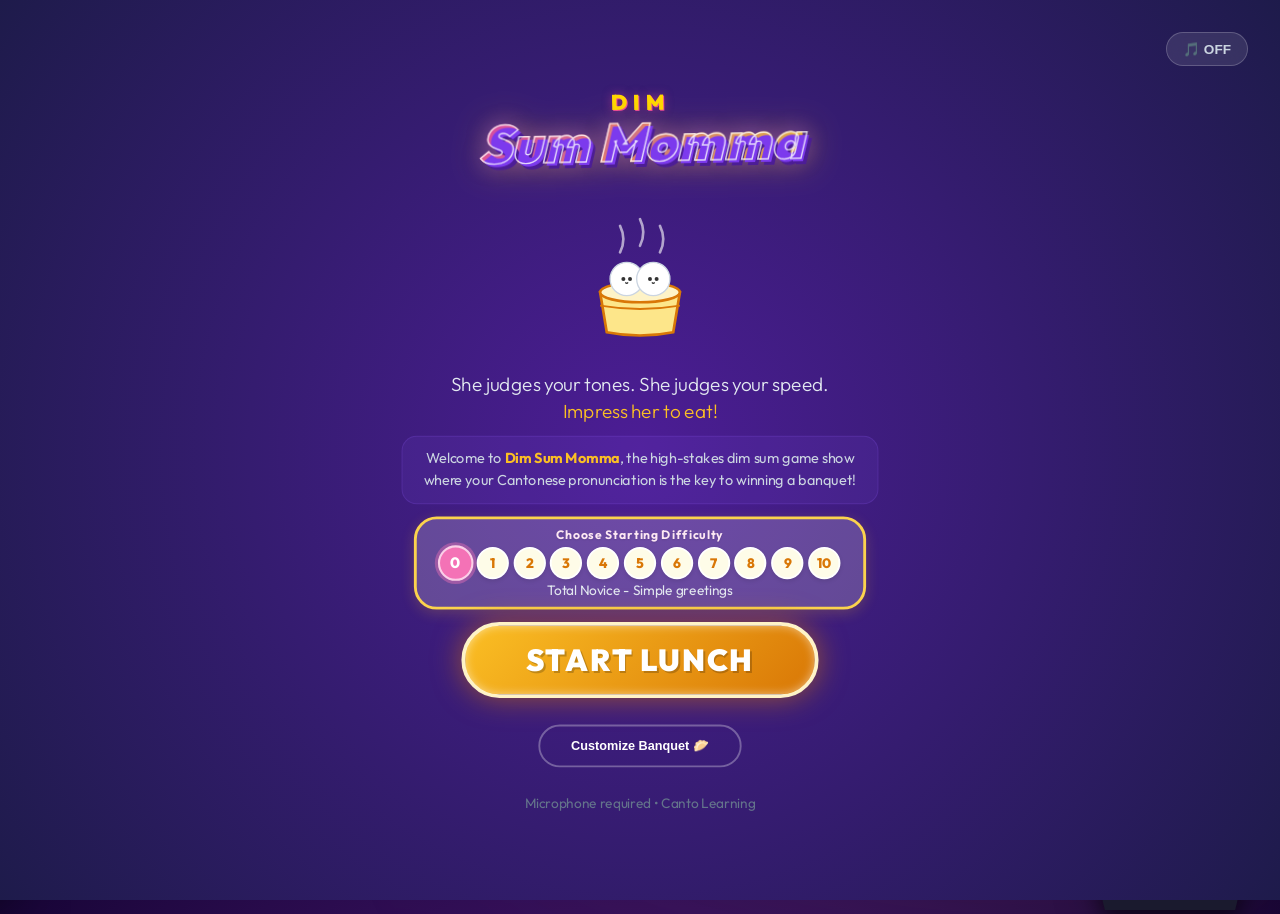
==== commit 86e35248: "dev" ====
--- a/index.html
+++ b/index.html
@@ -10,7 +10,9 @@
     <!-- Fonts -->
     <link rel="preconnect" href="https://fonts.googleapis.com">
     <link rel="preconnect" href="https://fonts.gstatic.com" crossorigin>
-    <link href="https://fonts.googleapis.com/css2?family=Outfit:wght@300;400;600;700;900&display=swap" rel="stylesheet">
+    <link
+        href="https://fonts.googleapis.com/css2?family=Outfit:wght@300;400;600;700;900&family=Noto+Sans+TC:wght@400;500;700;900&family=Inter:wght@400;500;600;700&family=Nunito:wght@400;600;700;800&display=swap"
+        rel="stylesheet">
 
     <link rel="icon"
         href="data:image/svg+xml,<svg xmlns=%22http://www.w3.org/2000/svg%22 viewBox=%220 0 100 100%22><text y=%22.9em%22 font-size=%2290%22>🥟</text></svg>">
@@ -175,6 +177,8 @@
                     <!-- Topics injected here -->
                 </nav>
             </div>
+            <!-- Mobile Settings - Command bar toggles move here -->
+            <div id="sidebar-settings" class="sidebar-settings"></div>
         </aside>
 
         <!-- Right Panel: Game Board -->
@@ -237,8 +241,24 @@
                         <span class="score-label">LEVEL</span>
                         <span id="current-level-display" class="level-display">0</span>
                     </div>
-                    <div class="score-label">TOTAL</div>
-                    <div class="total-score-display score-digits">0</div>
+
+                    <!-- Round Score -->
+                    <div class="score-section round-score-section">
+                        <div class="score-icon">🥟</div>
+                        <div class="score-info">
+                            <div class="score-label">THIS ROUND</div>
+                            <div id="current-round-display" class="score-value round-score-value">0</div>
+                        </div>
+                    </div>
+
+                    <!-- Total Score -->
+                    <div class="score-section total-score-section">
+                        <div class="score-icon">🏆</div>
+                        <div class="score-info">
+                            <div class="score-label">LIFETIME</div>
+                            <div class="total-score-display score-value">0</div>
+                        </div>
+                    </div>
                 </div>
             </div>
 
@@ -283,11 +303,21 @@
                     </div>
 
                     <div class="exchange-section">
-                        <div class="exchange-rate">Rate: 100 Pts = 1 🥟</div>
+                        <div class="exchange-rate">Rate: 10 Pts = 1 🥟</div>
                         <div class="exchange-controls">
                             <div class="score-source">Score: <span id="shop-score-val">0</span></div>
-                            <button id="convert-btn" class="action-btn">Convert 100 Pts</button>
-                        </div>
+                            <button id="convert-btn" class="action-btn">Convert 10 Pts</button>
+                        </div>
+                    </div>
+
+                    <!-- NEW: Tab Navigation -->
+                    <div class="shop-tabs">
+                        <button class="shop-tab active" data-category="steamed">🥟 Steamed</button>
+                        <button class="shop-tab" data-category="fried">🍤 Fried</button>
+                        <button class="shop-tab" data-category="baked">🥐 Baked</button>
+                        <button class="shop-tab" data-category="rice-noodles">🍜 Rice & Noodles</button>
+                        <button class="shop-tab" data-category="desserts">🍮 Desserts</button>
+                        <button class="shop-tab" data-category="drinks">🍵 Drinks</button>
                     </div>
 
                     <div class="shop-grid" id="shop-grid">
@@ -346,7 +376,11 @@
                     </p>
 
                     <div class="summary-actions"
-                        style="display:flex; gap:1rem; justify-content:center; margin-top: 2rem;">
+                        style="display:flex; gap:1rem; justify-content:center; margin-top: 2rem; flex-wrap: wrap;">
+                        <button id="view-history-btn" class="history-btn" onclick="showProgressHistoryList()"
+                            style="display: none;">
+                            📊 View Progress
+                        </button>
                         <button id="next-round-btn" class="start-btn">
                             Next Course 🥟
                             <div class="btn-glow"></div>
@@ -358,79 +392,113 @@
                 </div>
             </div>
 
+            <!-- Score History Modal -->
+            <div id="score-history-modal" class="modal-overlay hidden">
+                <div class="modal-content history-modal">
+                    <div class="modal-header">
+                        <h2 id="history-title">Your Progress</h2>
+                        <button id="close-history-modal" class="close-btn">×</button>
+                    </div>
+                    <div class="modal-body">
+                        <canvas id="progression-chart" width="600" height="300"></canvas>
+                        <div id="history-stats" class="history-stats">
+                            <!-- Stats injected here -->
+                        </div>
+                    </div>
+                </div>
+            </div>
+
             <!-- NEW: Host Avatar (Bottom Right) -->
             <div class="avatar-container host-mode">
                 <div class="avatar" id="host-avatar">
                     <svg viewBox="0 0 240 300" xmlns="http://www.w3.org/2000/svg">
                         <defs>
                             <linearGradient id="skinHost" x1="0%" y1="0%" x2="0%" y2="100%">
-                                <stop offset="0%" style="stop-color:#fce4d6;stop-opacity:1" />
-                                <stop offset="100%" style="stop-color:#eac0a5;stop-opacity:1" />
+                                <stop offset="0%" style="stop-color:#ffe8d6;stop-opacity:1" />
+                                <stop offset="100%" style="stop-color:#ffd4b5;stop-opacity:1" />
                             </linearGradient>
                             <radialGradient id="pearl" cx="50%" cy="50%" r="50%" fx="30%" fy="30%">
                                 <stop offset="0%" style="stop-color:#ffffff" />
                                 <stop offset="100%" style="stop-color:#e2e8f0" />
                             </radialGradient>
+
                         </defs>
 
-                        <!-- Body/Dress -->
-                        <path d="M60,280 C60,200 180,200 180,280 L180,320 L60,320 Z" fill="#8b5cf6" />
-                        <path d="M90,280 L150,280 L150,320 L90,320 Z" fill="#7c3aed" opacity="0.3" />
-                        <!-- Center fold -->
+                        <!-- Body/Dress (More vibrant purple) -->
+                        <path d="M60,280 C60,200 180,200 180,280 L180,320 L60,320 Z" fill="#a855f7" />
+                        <path d="M90,280 L150,280 L150,320 L90,320 Z" fill="#9333ea" opacity="0.4" />
 
                         <!-- Neck -->
                         <rect x="105" y="190" width="30" height="40" fill="url(#skinHost)" />
 
-                        <!-- Pearl Necklace -->
+                        <!-- Pearl Necklace (Larger, more prominent) -->
                         <g transform="translate(0, 5)">
-                            <circle cx="120" cy="225" r="8" fill="url(#pearl)" />
-                            <circle cx="105" cy="220" r="8" fill="url(#pearl)" />
-                            <circle cx="135" cy="220" r="8" fill="url(#pearl)" />
-                            <circle cx="92" cy="212" r="7" fill="url(#pearl)" />
-                            <circle cx="148" cy="212" r="7" fill="url(#pearl)" />
+                            <circle cx="120" cy="225" r="9" fill="url(#pearl)" stroke="#e2e8f0" stroke-width="1" />
+                            <circle cx="105" cy="220" r="9" fill="url(#pearl)" stroke="#e2e8f0" stroke-width="1" />
+                            <circle cx="135" cy="220" r="9" fill="url(#pearl)" stroke="#e2e8f0" stroke-width="1" />
+                            <circle cx="92" cy="212" r="8" fill="url(#pearl)" stroke="#e2e8f0" stroke-width="1" />
+                            <circle cx="148" cy="212" r="8" fill="url(#pearl)" stroke="#e2e8f0" stroke-width="1" />
                         </g>
 
-                        <!-- Short Stylish Bob Hair (Back) -->
-                        <!-- Long Black Hair (Back) -->
-                        <path d="M60,80 C40,120 40,250 50,320 L190,320 C200,250 200,120 180,80 C190,80 190,120 170,80"
-                            fill="#1f2937" />
-
-                        <!-- Face Shape -->
-                        <ellipse cx="120" cy="130" rx="55" ry="65" fill="url(#skinHost)" />
-
-                        <!-- Cat-Eye Glasses -->
+                        <!-- Back Hair (Voluminous, glossy black) -->
+                        <path d="M60,80 C25,120 25,280 50,320 L190,320 C215,280 215,120 180,80" fill="#1a1a2e" />
+                        <!-- Hair shine -->
+                        <ellipse cx="90" cy="180" rx="15" ry="40" fill="#3d3d5c" opacity="0.4" />
+                        <ellipse cx="150" cy="180" rx="15" ry="40" fill="#3d3d5c" opacity="0.4" />
+
+                        <!-- Face Shape (Rounder, cuter) -->
+                        <ellipse cx="120" cy="135" rx="58" ry="68" fill="url(#skinHost)" />
+
+
+
+                        <!-- Wireframe Glasses with Clear Lenses -->
                         <g class="glasses">
-                            <!-- Left Frame -->
-                            <path d="M75,120 Q80,105 105,115 Q115,120 115,135 Q115,150 95,145 Q75,140 75,120"
-                                fill="rgba(31, 41, 55, 0.2)" stroke="#111" stroke-width="3" />
-                            <!-- Right Frame -->
-                            <path d="M165,120 Q160,105 135,115 Q125,120 125,135 Q125,150 145,145 Q165,140 165,120"
-                                fill="rgba(31, 41, 55, 0.2)" stroke="#111" stroke-width="3" />
-                            <!-- Bridge -->
-                            <path d="M115,130 Q120,128 125,130" fill="none" stroke="#111" stroke-width="3" />
+                            <!-- Left Lens (Clear with subtle tint) -->
+                            <ellipse cx="90" cy="128" rx="22" ry="18" fill="rgba(255, 255, 255, 0.1)" stroke="#6b7280"
+                                stroke-width="2.5" />
+                            <!-- Lens reflection -->
+                            <ellipse cx="85" cy="123" rx="8" ry="6" fill="white" opacity="0.4" />
+
+                            <!-- Right Lens (Clear with subtle tint) -->
+                            <ellipse cx="150" cy="128" rx="22" ry="18" fill="rgba(255, 255, 255, 0.1)" stroke="#6b7280"
+                                stroke-width="2.5" />
+                            <!-- Lens reflection -->
+                            <ellipse cx="145" cy="123" rx="8" ry="6" fill="white" opacity="0.4" />
+
+                            <!-- Bridge (Thin wireframe) -->
+                            <path d="M112,128 L128,128" fill="none" stroke="#6b7280" stroke-width="2" />
+
+                            <!-- Temple arms -->
+                            <path d="M68,128 L60,135" fill="none" stroke="#6b7280" stroke-width="2"
+                                stroke-linecap="round" />
+                            <path d="M172,128 L180,135" fill="none" stroke="#6b7280" stroke-width="2"
+                                stroke-linecap="round" />
                         </g>
 
-                        <!-- Eyes (Beautiful Dark Eyes) -->
+                        <!-- Eyes (Larger, more expressive anime-style) -->
                         <g class="eyes">
-                            <ellipse cx="95" cy="125" rx="8" ry="10" fill="#1f2937" />
-                            <ellipse cx="145" cy="125" rx="8" ry="10" fill="#1f2937" />
-                            <!-- Eye Highlights -->
-                            <circle cx="98" cy="122" r="3" fill="white" opacity="0.7" />
-                            <circle cx="148" cy="122" r="3" fill="white" opacity="0.7" />
+                            <ellipse cx="90" cy="130" rx="9" ry="11" fill="#1a1a2e" />
+                            <ellipse cx="150" cy="130" rx="9" ry="11" fill="#1a1a2e" />
+                            <!-- Large highlights (anime style) -->
+                            <circle cx="93" cy="127" r="4" fill="white" opacity="0.9" />
+                            <circle cx="153" cy="127" r="4" fill="white" opacity="0.9" />
+                            <circle cx="88" cy="132" r="2" fill="white" opacity="0.6" />
+                            <circle cx="148" cy="132" r="2" fill="white" opacity="0.6" />
                         </g>
 
-                        <!-- Mouth -->
-                        <path id="mouth" class="mouth" d="M105,160 Q120,170 135,160" stroke="#be123c" stroke-width="3"
-                            stroke-linecap="round" fill="none" />
-
-                        <!-- Hair Stylized Bangs -->
-                        <!-- Hair Stylized Bangs (Longer flow) -->
-                        <path d="M70,80 C70,40 170,40 170,80 C170,120 160,160 120,70 C100,100 80,120 70,80"
-                            fill="#1f2937" />
-
-                        <!-- Earrings -->
-                        <circle cx="65" cy="140" r="5" fill="#fbbf24" />
-                        <circle cx="175" cy="140" r="5" fill="#fbbf24" />
+                        <!-- Mouth (Natural, gentle smile) -->
+                        <path id="mouth" d="M100,165 Q120,178 140,165" stroke="#ff1744" stroke-width="3.5"
+                            stroke-linecap="round" fill="none" class="mouth" />
+
+                        <!-- Front Hair / Bangs (Bouncy, voluminous K-pop style) -->
+                        <path d="M60,85 C50,35 190,35 180,85 C180,135 165,185 120,75 C95,125 70,145 60,85"
+                            fill="#1a1a2e" />
+                        <!-- Bangs highlights -->
+                        <path d="M120,60 C115,45 125,45 120,60" fill="#3d3d5c" opacity="0.5" />
+                        <path d="M100,70 C95,55 105,55 100,70" fill="#3d3d5c" opacity="0.5" />
+                        <path d="M140,70 C135,55 145,55 140,70" fill="#3d3d5c" opacity="0.5" />
+
+
                     </svg>
                 </div>
                 <div class="avatar-bubble" id="avatar-bubble">
@@ -474,12 +542,34 @@
                     <!-- Mic Button (Center Floating) -->
                     <button id="mic-btn" class="mic-button" aria-label="Start Listening">
                         <div class="mic-icon">
-                            <svg width="32" height="32" viewBox="0 0 24 24" fill="none" stroke="currentColor"
-                                stroke-width="2" stroke-linecap="round" stroke-linejoin="round">
-                                <path d="M12 1a3 3 0 0 0-3 3v8a3 3 0 0 0 6 0V4a3 3 0 0 0-3-3z"></path>
-                                <path d="M19 10v2a7 7 0 0 1-14 0v-2"></path>
-                                <line x1="12" y1="19" x2="12" y2="23"></line>
-                                <line x1="8" y1="23" x2="16" y2="23"></line>
+                            <!-- Custom Siu Mai Mic SVG -->
+                            <svg width="48" height="60" viewBox="0 0 100 120" fill="none"
+                                xmlns="http://www.w3.org/2000/svg">
+                                <!-- Bamboo Handle -->
+                                <rect x="42" y="70" width="16" height="45" rx="4" fill="#d97706" />
+                                <rect x="42" y="80" width="16" height="4" fill="#b45309" opacity="0.4" />
+                                <rect x="42" y="100" width="16" height="4" fill="#b45309" opacity="0.4" />
+
+                                <!-- Siu Mai Head (Wrapper) -->
+                                <path
+                                    d="M25,75 L20,35 Q20,25 30,25 L70,25 Q80,25 80,35 L75,75 Q75,85 50,85 Q25,85 25,75"
+                                    fill="#fcd34d" stroke="#f59e0b" stroke-width="4" />
+
+                                <!-- Meat/Top Filler -->
+                                <ellipse cx="50" cy="30" rx="28" ry="12" fill="#fca5a5" />
+
+                                <!-- The Green Pea (The Mic "Grill" but cute) -->
+                                <circle cx="50" cy="30" r="8" fill="#4ade80" stroke="#16a34a" stroke-width="2" />
+
+                                <!-- Cute Face -->
+                                <circle cx="40" cy="55" r="4" fill="#1f2937" class="eye-anim" />
+                                <circle cx="60" cy="55" r="4" fill="#1f2937" class="eye-anim" />
+                                <path d="M46,62 Q50,65 54,62" stroke="#1f2937" stroke-width="2" stroke-linecap="round"
+                                    fill="none" />
+
+                                <!-- Rosy Cheeks -->
+                                <circle cx="32" cy="62" r="5" fill="#fecaca" opacity="0.6" />
+                                <circle cx="68" cy="62" r="5" fill="#fecaca" opacity="0.6" />
                             </svg>
                         </div>
                         <div class="pulse-ring"></div>
--- a/css/style.css
+++ b/css/style.css
@@ -1,3 +1,5 @@
+@import url('https://fonts.googleapis.com/css2?family=Ma+Shan+Zheng&family=Outfit:wght@300;400;600;700;900&family=Noto+Sans+TC:wght@400;500;700;900&family=Inter:wght@400;500;600;700&family=Nunito:wght@400;600;700;800&display=swap');
+
 :root {
     /* Deep Purple Theme */
     --bg-dark: #2e1065;
@@ -6,7 +8,7 @@
     /* deep violet */
     --glass-surface: rgba(46, 16, 101, 0.6);
     --glass-border: rgba(255, 255, 255, 0.15);
-    --accent-gold: #f59e0b;
+    --accent-gold: #fbbf24;
     /* amber-500 */
     --accent-primary: #a78bfa;
     /* violet-400 */
@@ -16,6 +18,8 @@
     --text-muted: #cbd5e1;
     /* slate-300 */
     --font-family: 'Outfit', sans-serif;
+    --font-traditional: 'Ma Shan Zheng', cursive;
+    --dimsum-red: #991b1b;
 }
 
 * {
@@ -83,15 +87,15 @@
 /* Sidebar Toggle Button (Floating Glass) */
 .sidebar-toggle-btn {
     position: fixed;
-    top: 1.5rem;
-    left: 1.5rem;
-    z-index: 900;
-    background: rgba(46, 16, 101, 0.3);
+    top: 1rem;
+    left: 1rem;
+    z-index: 1000;
+    background: rgba(46, 16, 101, 0.4);
     backdrop-filter: blur(12px);
     border: 1px solid rgba(255, 255, 255, 0.15);
     color: white;
-    width: 50px;
-    height: 50px;
+    width: 44px;
+    height: 44px;
     border-radius: 12px;
     cursor: pointer;
     display: flex;
@@ -741,10 +745,12 @@
 
 .avatar-container {
     position: absolute;
-    bottom: -10px;
-    right: -20px;
-    width: 250px;
-    height: 300px;
+    bottom: 0px;
+    right: 10px;
+    width: 200px;
+    /* Reduced from 250px */
+    height: 240px;
+    /* Reduced from 300px */
     z-index: 20;
     pointer-events: none;
     /* Allow clicks to pass through to buttons if needed, though mostly visual */
@@ -927,46 +933,122 @@
     opacity: 0.9;
 }
 
-/* 3. Scoreboard (Relative Right) */
+/* 3. Scoreboard (Relative Right) - Snazzy & Cute Design */
 .feud-scoreboard {
     position: relative;
-    /* Changed from absolute */
     right: auto;
     top: auto;
     transform: none;
-    /* Remove centering transform */
-    background: linear-gradient(135deg, #111, #222);
-    border: 3px solid #444;
+    background: linear-gradient(135deg, rgba(76, 29, 149, 0.95), rgba(88, 28, 135, 0.95));
+    border: 3px solid rgba(251, 191, 36, 0.4);
+    border-radius: 20px;
+    padding: 15px 20px;
+    box-shadow:
+        0 0 0 1px rgba(251, 191, 36, 0.2),
+        0 10px 40px rgba(0, 0, 0, 0.4),
+        inset 0 2px 10px rgba(255, 255, 255, 0.1);
+    margin-top: 10px;
+    flex-shrink: 0;
+    backdrop-filter: blur(12px);
+    min-width: 220px;
+}
+
+.score-section {
+    display: flex;
+    align-items: center;
+    gap: 12px;
+    padding: 12px;
+    margin: 8px 0;
+    background: rgba(0, 0, 0, 0.3);
     border-radius: 12px;
-    padding: 10px 20px;
-    box-shadow:
-        0 0 0 2px #000,
-        /* Outer ring */
-        0 10px 30px rgba(0, 0, 0, 0.5),
-        inset 0 0 20px rgba(0, 0, 0, 0.8);
-    margin-top: 10px;
-    /* Align */
-    flex-shrink: 0;
-    /* Keep size */
-}
-
-.score-digits.total-score-display {
+    border: 2px solid rgba(255, 255, 255, 0.1);
+    transition: all 0.3s ease;
+}
+
+.score-section:hover {
+    background: rgba(0, 0, 0, 0.4);
+    border-color: rgba(251, 191, 36, 0.3);
+    transform: translateX(-3px);
+}
+
+.round-score-section {
+    border-left: 4px solid #fbbf24;
+}
+
+.total-score-section {
+    border-left: 4px solid #a78bfa;
+}
+
+.score-icon {
+    font-size: 2rem;
+    line-height: 1;
+    animation: icon-bounce 2s ease-in-out infinite;
+    filter: drop-shadow(0 2px 4px rgba(0, 0, 0, 0.3));
+}
+
+@keyframes icon-bounce {
+
+    0%,
+    100% {
+        transform: translateY(0) scale(1);
+    }
+
+    50% {
+        transform: translateY(-4px) scale(1.1);
+    }
+}
+
+.score-info {
+    flex: 1;
+    display: flex;
+    flex-direction: column;
+    gap: 4px;
+}
+
+.score-section .score-label {
+    font-size: 0.7rem;
+    font-weight: 700;
+    letter-spacing: 1.5px;
+    color: rgba(255, 255, 255, 0.6);
+    text-transform: uppercase;
+}
+
+.score-value {
     font-family: 'Courier New', monospace;
-    font-size: 2.5rem;
-    /* Reduced from 3.5rem to prevent overlap */
+    font-size: 1.8rem;
     font-weight: 900;
-    color: var(--accent-gold);
-    text-shadow: 0 0 15px rgba(251, 191, 36, 0.5);
     line-height: 1;
-    background: #000;
-    padding: 4px 12px;
-    border-radius: 4px;
-    border: 1px solid #333;
-    width: 100%;
-    text-align: center;
-    letter-spacing: 2px;
-    margin-top: 5px;
-    /* Add spacing */
+    letter-spacing: 1px;
+    text-align: left;
+}
+
+.round-score-value {
+    color: #fbbf24;
+    text-shadow: 0 0 10px rgba(251, 191, 36, 0.6), 0 2px 4px rgba(0, 0, 0, 0.5);
+}
+
+.total-score-display.score-value {
+    color: #a78bfa;
+    text-shadow: 0 0 10px rgba(167, 139, 250, 0.6), 0 2px 4px rgba(0, 0, 0, 0.5);
+}
+
+/* Pulse animation when score updates */
+.score-value.pulse {
+    animation: score-pulse 0.5s ease-out;
+}
+
+@keyframes score-pulse {
+    0% {
+        transform: scale(1);
+    }
+
+    50% {
+        transform: scale(1.2);
+    }
+
+    100% {
+        transform: scale(1);
+    }
 }
 
 /* -------------------------------------------------------------------------- */
@@ -1000,8 +1082,7 @@
 }
 
 .card-slot {
-    min-height: 160px;
-    /* Increased from 100px */
+    min-height: 220px;
     height: 100%;
     /* Fill the grid cell */
     /* Allow growth */
@@ -1140,26 +1221,44 @@
     display: flex;
     flex-direction: column;
     align-items: flex-start;
+    gap: 0.5rem;
+    /* Increased spacing between lines */
     z-index: 2;
     /* Above cutie */
     max-width: 80%;
 }
 
-.answer-text {
-    font-size: 1.8rem;
-    /* Larger */
+.answer-row {
+    font-size: 2rem;
     font-weight: 800;
-    text-shadow: 0 2px 4px rgba(0, 0, 0, 0.1);
-    letter-spacing: -0.5px;
-}
-
-.answer-sub {
-    font-size: 1.1rem;
-    opacity: 0.9;
-    margin-top: 4px;
-    font-weight: 500;
-    color: #e0f2fe;
-    /* Light blue tint */
+    line-height: 1.2;
+    text-shadow: 0 2px 4px rgba(0, 0, 0, 0.2);
+}
+
+.answer-row.chinese {
+    font-size: 2.22rem;
+    color: #fff;
+    font-family: 'Noto Sans TC', 'Microsoft YaHei', '微软雅黑', sans-serif;
+    font-weight: 700;
+    letter-spacing: 0.02em;
+}
+
+.answer-row.pinyin {
+    font-size: 1.75rem;
+    color: #fcd34d;
+    /* Warm golden yellow */
+    font-family: 'Nunito', 'Segoe UI', system-ui, sans-serif;
+    font-weight: 600;
+    letter-spacing: 0.04em;
+}
+
+.answer-row.english {
+    font-size: 1.75rem;
+    color: #fbcfe8;
+    /* Soft pink */
+    font-family: 'Nunito', 'Segoe UI', system-ui, sans-serif;
+    font-weight: 600;
+    letter-spacing: 0.04em;
 }
 
 /* Score Badge inside Card */
@@ -1207,22 +1306,27 @@
     bottom: 0;
     left: 0;
     display: flex;
-    justify-content: center;
+    justify-content: flex-start;
+    /* Align left to avoid avatar on right */
+    padding-left: 2rem;
+    /* Add left padding */
     background: transparent;
     /* Remove gradient bg */
     pointer-events: none;
     /* Let clicks pass through outside bar */
+    z-index: 30;
+    /* Ensure command bar appears above avatar */
 }
 
 /* SOLID FUNCTIONAL COMMAND BAR */
 /* SOLID FUNCTIONAL COMMAND BAR */
 .command-bar {
     pointer-events: auto;
-    display: grid;
-    grid-template-columns: 1fr auto 1fr;
-    /* Left, Mic, Right */
+    display: flex;
+    /* Changed from grid to flex for better adaptability */
+    justify-content: space-between;
     align-items: center;
-    gap: 1rem;
+    gap: 1.5rem;
     padding: 0.5rem 2rem;
 
     /* Solid Dark Theme */
@@ -1234,9 +1338,15 @@
     border-radius: 60px;
 
     position: relative;
-    min-width: 500px;
-    height: 90px;
+    min-width: 650px;
+    /* Increased to accommodate wider toggles */
+    max-width: 850px;
+    /* Increased max width for wider toggles */
+    min-height: 90px;
+    /* Changed to min-height for flexibility */
     margin-bottom: 20px;
+    margin-right: 280px;
+    /* Space for avatar on right */
     transition: all 0.2s ease;
 }
 
@@ -1333,7 +1443,10 @@
     align-items: center;
     gap: 0.8rem;
     background: #1e293b;
-    padding: 0.5rem 1rem;
+    padding: 0.6rem 1.2rem;
+    /* Increased padding */
+    min-width: 140px;
+    /* Ensure minimum width */
     border-radius: 30px;
     border: 1px solid #334155;
     box-shadow: inset 0 2px 4px rgba(0, 0, 0, 0.3);
@@ -1341,12 +1454,14 @@
 
 .left-controls {
     display: flex;
-    gap: 1rem;
-    /* Space between language and speed toggles */
+    flex-wrap: nowrap;
+    /* Keep all toggles on same line */
+    gap: 0.8rem;
+    /* Space between toggles */
     justify-content: flex-start;
     align-items: center;
-    justify-self: start;
-    width: 100%;
+    flex: 1;
+    /* Take available space */
 }
 
 #lang-label,
@@ -1363,34 +1478,41 @@
 
 /* Mic Button - Cute Dim Sum Style */
 .mic-button {
-    width: 110px;
-    height: 110px;
+    width: 120px;
+    height: 120px;
     border-radius: 50%;
-
-    /* Cute Dim Sum Look */
-    background: radial-gradient(circle at 30% 30%, #fef3c7, #fcd34d);
-    /* Soft dough/custard color */
-    border: 6px solid #fbbf24;
-    /* Golden crust */
-    border-bottom-width: 10px;
-    /* Tactile depth */
-
-    color: #d97706;
-    /* Warm brownish orange text/icon */
+    flex-shrink: 0;
+    /* Don't shrink */
+
+    /* Cute Dim Sum Look - Enhanced Gradients */
+    background: radial-gradient(circle at 30% 30%, #fffbeb 0%, #fef3c7 40%, #fbbf24 100%);
+    border: 4px solid #fef3c7;
+    border-bottom: 12px solid #d97706;
+    /* Chunky depth */
+
     cursor: pointer;
-    display: grid;
-    place-items: center;
-
-    box-shadow: 0 10px 25px rgba(251, 191, 36, 0.4);
-
-    transition: all 0.1s cubic-bezier(0.34, 1.56, 0.64, 1);
-
-    /* Grid Positioning - No longer absolute */
+    display: flex;
+    flex-direction: column;
+    align-items: center;
+    justify-content: center;
+
+    box-shadow: 0 15px 35px rgba(217, 119, 6, 0.4),
+        inset 0 2px 10px rgba(255, 255, 255, 0.8),
+        0 0 0 4px rgba(251, 191, 36, 0.2);
+
+    transition: all 0.2s cubic-bezier(0.34, 1.56, 0.64, 1);
+
+    /* Flex Positioning */
     position: relative;
-    grid-column: 2;
-    margin-top: -50px;
-    /* Pop out of the bar */
+    margin-top: -60px;
+    /* Pop out further */
     z-index: 100;
+}
+
+/* When mic is hidden, adjust command bar */
+.command-bar:not(:has(.mic-button)) {
+    min-height: 70px;
+    /* Reduce height when no mic */
 }
 
 .mic-button svg {
@@ -1399,11 +1521,10 @@
 }
 
 .mic-button:hover {
-    background: radial-gradient(circle at 30% 30%, #fff, #fde68a);
-    transform: scale(1.05) translateY(-5px);
-    /* Hover lift */
-    border-bottom-width: 12px;
-    box-shadow: 0 15px 30px rgba(251, 191, 36, 0.6);
+    background: radial-gradient(circle at 30% 30%, #ffffff 0%, #fffbeb 40%, #fbbf24 100%);
+    transform: scale(1.08) translateY(-8px);
+    box-shadow: 0 20px 45px rgba(217, 119, 6, 0.5),
+        0 0 0 8px rgba(251, 191, 36, 0.1);
 }
 
 .mic-button:active,
@@ -1432,13 +1553,14 @@
 
 .mic-button.listening {
     /* Active State - High Contrast Red/Rose */
-    background: radial-gradient(circle at 30% 30%, #fecdd3, #fb7185);
-    /* Rose pink */
-    border-color: #be123c;
+    background: radial-gradient(circle at 30% 30%, #fff1f2 0%, #fecdd3 40%, #f43f5e 100%);
+    border-color: #fff1f2;
+    border-bottom-width: 4px;
     color: #881337;
-    box-shadow: 0 0 30px rgba(244, 63, 94, 0.6);
+    box-shadow: 0 0 40px rgba(244, 63, 94, 0.7),
+        inset 0 2px 10px rgba(255, 255, 255, 0.8);
     transform: scale(0.95);
-    border-bottom-width: 4px;
+    animation: bounce-mic 1s infinite;
 }
 
 .mic-button.listening:active,
@@ -1447,8 +1569,49 @@
     background: radial-gradient(circle at 30% 30%, #fb7185, #e11d48);
     box-shadow: inset 0 2px 15px rgba(136, 19, 55, 0.4);
     transform: scale(0.9);
-    /* Extra squish */
     border-bottom-width: 2px;
+}
+
+@keyframes bounce-mic {
+
+    0%,
+    100% {
+        transform: scale(0.95);
+    }
+
+    50% {
+        transform: scale(1.02);
+    }
+}
+
+/* Pulsing effect for the background ring */
+.pulse-ring {
+    position: absolute;
+    top: 50%;
+    left: 50%;
+    transform: translate(-50%, -50%);
+    width: 100%;
+    height: 100%;
+    border-radius: 50%;
+    border: 4px solid #f43f5e;
+    opacity: 0;
+    pointer-events: none;
+}
+
+.listening .pulse-ring {
+    animation: ripple 1.5s infinite;
+}
+
+@keyframes ripple {
+    0% {
+        transform: translate(-50%, -50%) scale(1);
+        opacity: 0.8;
+    }
+
+    100% {
+        transform: translate(-50%, -50%) scale(1.8);
+        opacity: 0;
+    }
 }
 
 @keyframes solid-pulse {
@@ -1468,8 +1631,9 @@
 .status-container {
     display: flex;
     justify-content: flex-end;
-    justify-self: end;
-    width: 100%;
+    align-items: center;
+    flex-shrink: 0;
+    /* Don't shrink */
 }
 
 .status-text {
@@ -1634,6 +1798,12 @@
     .interaction-zone {
         padding: 1rem;
         /* Tights padding */
+        justify-content: center;
+        /* Center on mobile */
+        padding-left: 1rem;
+        /* Reset left padding */
+        padding-bottom: 140px;
+        /* Space for avatar below */
     }
 
     .command-bar {
@@ -1649,6 +1819,8 @@
         gap: 0.5rem;
         border-radius: 30px;
         bottom: 10px;
+        margin-right: 0;
+        /* Reset desktop margin */
     }
 
     .mic-button {
@@ -1668,7 +1840,7 @@
 }
 
 /* Medium Mobile / Large Phones */
-@media (max-width: 600px) {
+@media (max-width: 640px) {
     .start-content {
         padding: 1rem;
         width: 95%;
@@ -1686,96 +1858,87 @@
     .start-tagline {
         font-size: 1.1rem;
     }
-}
-
-/* Very Small Mobile */
-@media (max-width: 500px) {
-    .logo-main {
-        font-size: 2.5rem;
-    }
-
-    .start-logo .logo-main {
-        font-size: 3rem;
-    }
-
-    .start-tagline {
-        font-size: 1rem;
-    }
-
-    .difficulty-options {
-        flex-wrap: wrap;
-        gap: 5px;
-    }
-
-    .diff-btn {
-        width: 32px;
-        height: 32px;
+
+    /* FULL MOBILE OVERRIDE: Centered Mic, Sidebar Toggles */
+    .mic-button {
+        position: fixed !important;
+        bottom: 2rem !important;
+        left: 50% !important;
+        transform: translateX(-50%) !important;
+        width: 100px !important;
+        height: 100px !important;
+        border-radius: 50% !important;
+        background: radial-gradient(circle at 30% 30%, #ffd700, #b45309) !important;
+        border: 4px solid #fef3c7 !important;
+        box-shadow: 0 10px 40px rgba(0, 0, 0, 0.5), inset 0 2px 20px rgba(255, 255, 255, 0.4) !important;
+        margin: 0 !important;
+        z-index: 2100 !important;
+        display: flex !important;
+        align-items: center !important;
+        justify-content: center !important;
+    }
+
+    .mic-button:after {
+        content: 'HOLD TO SPEAK' !important;
+        bottom: -30px !important;
+        font-size: 0.75rem !important;
+        opacity: 0.8 !important;
+    }
+
+    .mic-icon svg {
+        width: 40px !important;
+        height: 40px !important;
+    }
+
+    .pulse-ring {
+        border-width: 4px !important;
+    }
+
+    .command-bar {
+        display: none !important;
+    }
+
+    .sidebar-settings {
+        padding: 1.5rem;
+        border-top: 1px solid rgba(255, 255, 255, 0.1);
+        display: flex;
+        flex-direction: column;
+        gap: 1rem;
+    }
+
+    .sidebar-settings .left-controls {
+        display: flex;
+        flex-direction: column;
+        gap: 1rem;
+        width: 100%;
+        background: transparent;
+        padding: 0;
+        border: none;
+        box-shadow: none;
+    }
+
+    .sidebar-settings .lang-toggle {
+        width: 100%;
+        justify-content: space-between;
+        background: rgba(255, 255, 255, 0.05);
+        padding: 0.8rem 1rem;
+        border-radius: 12px;
+        margin: 0;
+    }
+
+    .sidebar-settings #lang-label {
+        display: block;
         font-size: 0.9rem;
     }
 
-    .game-board {
-        padding-bottom: 160px;
-        /* Extra space for command bar */
-    }
-
-    .command-bar {
-        border-radius: 0;
-        /* Full width look */
-        border-top-left-radius: 20px;
-        border-top-right-radius: 20px;
-        border-bottom-left-radius: 0;
-        border-bottom-right-radius: 0;
-        padding: 0.5rem 1rem;
-        justify-content: space-between;
-        /* Spread out */
-        margin-bottom: 0;
-        /* Stick to bottom */
-        bottom: 0;
-        width: 100%;
-        max-width: 100%;
-        left: 0;
-        transform: none;
-    }
-
-    .lang-toggle {
-        padding: 0.3rem 0.8rem;
-        gap: 0.5rem;
-        height: 40px;
-    }
-
-    #lang-label {
-        font-size: 0.7rem;
-        display: none;
-        /* Hide label on tiny screens */
-    }
-
-    .status-text {
-        font-size: 0.8rem;
-        width: auto;
-        /* Let it shrink */
-        display: none;
-        /* Hide text on very small screens to fit mic? Or maybe just shrink */
-    }
-
-    /* Keep mic button usable */
-    .mic-button {
-        width: 70px;
-        height: 70px;
-    }
-
     .floating-subtitle {
-        bottom: 180px;
-        /* Higher up to clear mobile stacked elements */
-        left: 50%;
-        /* Center it */
-        right: auto;
-        transform: translateX(-50%);
-
+        bottom: 140px !important;
+        left: 50% !important;
+        right: auto !important;
+        transform: translateX(-50%) !important;
         font-size: 1.2rem;
         padding: 1rem 1.5rem;
-        /* Slightly smaller padding */
         border-radius: 20px 20px 4px 20px;
-
         width: auto;
         max-width: 90%;
         text-align: center;
@@ -1784,9 +1947,7 @@
 
     .floating-subtitle:not(:empty) {
         transform: translateX(-50%) translateY(-10px);
-        /* Maintain center + float */
         animation: none;
-        /* Simplify animation on mobile */
     }
 
     #question-text {
@@ -1797,7 +1958,6 @@
         font-size: 1.3rem;
     }
 
-    /* Mobile tweaks for cutie cards */
     .answer-card {
         padding: 1rem;
     }
@@ -1808,7 +1968,17 @@
         bottom: 5px;
         right: 5px;
         opacity: 0.5;
-        /* Fade out more on small screens */
+    }
+
+    /* Mobile Avatar Adjustments */
+    .avatar-container {
+        width: 140px !important;
+        /* Smaller on mobile */
+        height: 170px !important;
+        bottom: 10px !important;
+        right: 50% !important;
+        transform: translateX(50%) !important;
+        /* Center horizontally */
     }
 }
 
@@ -2164,17 +2334,38 @@
 }
 
 .shop-modal {
-    background: #1e293b;
-    width: 90%;
-    max-width: 800px;
-    border-radius: 20px;
-    border: 1px solid rgba(255, 255, 255, 0.1);
-    padding: 2rem;
-    box-shadow: 0 20px 60px rgba(0, 0, 0, 0.6);
-    max-height: 90vh;
-    /* Max height for mobile */
+    background: var(--dimsum-red);
+    background-image: radial-gradient(circle at 2px 2px, rgba(251, 191, 36, 0.05) 1px, transparent 0);
+    background-size: 24px 24px;
+    width: 95%;
+    max-width: 900px;
+    border-radius: 24px;
+    border: 4px solid var(--accent-gold);
+    padding: 2.5rem;
+    box-shadow: 0 30px 80px rgba(0, 0, 0, 0.8), inset 0 0 40px rgba(0, 0, 0, 0.3);
+    max-height: 85vh;
+    position: relative;
     overflow-y: auto;
-    /* Scroll internal */
+}
+
+.shop-modal::before {
+    content: '';
+    position: absolute;
+    top: 10px;
+    left: 10px;
+    right: 10px;
+    bottom: 10px;
+    border: 1px solid rgba(251, 191, 36, 0.2);
+    border-radius: 16px;
+    pointer-events: none;
+}
+
+.shop-header h2 {
+    font-family: var(--font-traditional);
+    font-size: 3rem;
+    color: var(--accent-gold);
+    text-shadow: 2px 2px 0 rgba(0, 0, 0, 0.5);
+    margin: 0;
 }
 
 .shop-header {
@@ -2182,8 +2373,8 @@
     justify-content: space-between;
     align-items: center;
     margin-bottom: 2rem;
-    border-bottom: 1px solid rgba(255, 255, 255, 0.1);
-    padding-bottom: 1rem;
+    border-bottom: 2px solid rgba(251, 191, 36, 0.3);
+    padding-bottom: 1.5rem;
 }
 
 .currency-display {
@@ -2228,28 +2419,150 @@
     cursor: not-allowed;
 }
 
+/* Shop Tabs */
+.shop-tabs {
+    display: flex;
+    gap: 0.5rem;
+    margin-bottom: 1.5rem;
+    border-bottom: 2px solid rgba(251, 191, 36, 0.2);
+    padding-bottom: 0.5rem;
+    overflow-x: auto;
+    scrollbar-width: thin;
+    scrollbar-color: rgba(251, 191, 36, 0.3) transparent;
+}
+
+.shop-tabs::-webkit-scrollbar {
+    height: 6px;
+}
+
+.shop-tabs::-webkit-scrollbar-track {
+    background: transparent;
+}
+
+.shop-tabs::-webkit-scrollbar-thumb {
+    background: rgba(251, 191, 36, 0.3);
+    border-radius: 3px;
+}
+
+.shop-tab {
+    background: rgba(0, 0, 0, 0.2);
+    border: 2px solid rgba(251, 191, 36, 0.3);
+    border-bottom: none;
+    color: var(--text-muted);
+    padding: 0.75rem 1.25rem;
+    border-radius: 12px 12px 0 0;
+    cursor: pointer;
+    font-weight: 600;
+    font-size: 0.95rem;
+    transition: all 0.3s cubic-bezier(0.34, 1.56, 0.64, 1);
+    white-space: nowrap;
+    position: relative;
+    bottom: -2px;
+    flex-shrink: 0;
+}
+
+.shop-tab:hover {
+    background: rgba(0, 0, 0, 0.3);
+    color: white;
+    border-color: var(--accent-gold);
+    transform: translateY(-2px);
+}
+
+.shop-tab.active {
+    background: rgba(251, 191, 36, 0.15);
+    color: var(--accent-gold);
+    border-color: var(--accent-gold);
+    border-bottom: 2px solid var(--dimsum-red);
+    font-weight: 700;
+    box-shadow: 0 -5px 15px rgba(251, 191, 36, 0.2);
+}
+
 .shop-grid {
     display: grid;
     grid-template-columns: repeat(auto-fill, minmax(140px, 1fr));
     gap: 1.5rem;
-    max-height: 400px;
+    max-height: 350px;
     overflow-y: auto;
 }
 
 .shop-item {
-    background: rgba(255, 255, 255, 0.05);
-    border: 1px solid rgba(255, 255, 255, 0.1);
-    border-radius: 12px;
-    padding: 1rem;
+    background: rgba(0, 0, 0, 0.2);
+    border: 2px solid rgba(251, 191, 36, 0.2);
+    border-radius: 16px;
+    padding: 1.25rem;
     text-align: center;
     cursor: pointer;
-    transition: all 0.2s;
+    transition: all 0.3s cubic-bezier(0.34, 1.56, 0.64, 1);
+    display: flex;
+    flex-direction: column;
+    align-items: center;
+    gap: 0.5rem;
+    position: relative;
+    overflow: hidden;
+}
+
+.shop-item::after {
+    content: '';
+    position: absolute;
+    top: 0;
+    left: 0;
+    width: 100%;
+    height: 100%;
+    background: linear-gradient(45deg, transparent, rgba(255, 255, 255, 0.05), transparent);
+    transform: translateX(-100%);
+    transition: transform 0.6s;
 }
 
 .shop-item:hover {
-    background: rgba(255, 255, 255, 0.1);
-    transform: translateY(-5px);
+    background: rgba(0, 0, 0, 0.4);
+    transform: translateY(-8px) scale(1.05);
     border-color: var(--accent-gold);
+    box-shadow: 0 10px 20px rgba(0, 0, 0, 0.3);
+}
+
+.shop-item:hover::after {
+    transform: translateX(100%);
+}
+
+.shop-item:hover .item-svg {
+    animation: item-bounce 0.6s infinite ease-in-out;
+}
+
+@keyframes item-bounce {
+
+    0%,
+    100% {
+        transform: translateY(0) rotate(0);
+    }
+
+    50% {
+        transform: translateY(-10px) rotate(5deg);
+    }
+}
+
+.shop-item.purchased-anim {
+    animation: purchase-pop 0.5s cubic-bezier(0.34, 1.56, 0.64, 1);
+}
+
+@keyframes purchase-pop {
+    0% {
+        transform: scale(1);
+    }
+
+    50% {
+        transform: scale(1.2) rotate(5deg);
+        background: rgba(251, 191, 36, 0.2);
+    }
+
+    100% {
+        transform: scale(1);
+    }
+}
+
+.item-name {
+    font-weight: 700;
+    color: white;
+    font-size: 1rem;
 }
 
 .shop-item svg {
@@ -2460,9 +2773,314 @@
 /* Remove old topic-btn styles if no longer used, or keep for safety */
 /* Note: topic-btn was removed from JS, so these are safe to ignore */
 
+/* -------------------------------------------------------------------------- */
+/* AVATAR MOUTH ANIMATION                                                    */
+/* -------------------------------------------------------------------------- */
+
+.mouth {
+    transform-origin: 120px 172px;
+    transition: transform 0.15s ease-in-out;
+}
+
+.mouth.talking {
+    animation: talk 0.4s infinite alternate ease-in-out;
+}
+
+.mouth.pop {
+    transform: scaleY(4) !important;
+    transition: transform 0.05s ease-out;
+}
+
+@keyframes talk {
+    0% {
+        transform: scaleY(1);
+    }
+
+    25% {
+        transform: scaleY(1.8);
+    }
+
+    50% {
+        transform: scaleY(1.2);
+    }
+
+    75% {
+        transform: scaleY(2);
+    }
+
+    100% {
+        transform: scaleY(1);
+    }
+}
+
 /* Utility to hide mic button */
 .mic-button.hidden {
     display: none !important;
     opacity: 0;
     pointer-events: none;
-}+}
+
+/* Mobile Responsive Styles */
+@media (max-width: 768px) {
+
+    /* Shop Tabs Mobile */
+    .shop-tabs {
+        gap: 0.25rem;
+        padding-bottom: 0.25rem;
+    }
+
+    .shop-tab {
+        padding: 0.5rem 0.75rem;
+        font-size: 0.85rem;
+    }
+
+    /* Shop Grid Mobile */
+    .shop-grid {
+        grid-template-columns: repeat(auto-fill, minmax(110px, 1fr));
+        gap: 1rem;
+        max-height: 400px;
+    }
+
+    .shop-item {
+        padding: 1rem;
+    }
+
+    .shop-item svg {
+        width: 50px;
+        height: 50px;
+    }
+
+    .item-name {
+        font-size: 0.85rem;
+    }
+
+    .item-price {
+        font-size: 0.9rem;
+    }
+
+    /* Shop Modal Mobile */
+    .shop-modal {
+        width: 98%;
+        padding: 1.5rem;
+        max-height: 90vh;
+    }
+
+    .shop-header h2 {
+        font-size: 2rem;
+    }
+
+    .currency-display {
+        font-size: 1.5rem;
+        padding: 0.4rem 1rem;
+    }
+}
+
+/* ========================================================================== */
+/* SCORE HISTORY MODAL & PROGRESSION CHART                                    */
+/* ========================================================================== */
+
+.history-modal {
+    max-width: 700px;
+    width: 90%;
+    background: linear-gradient(135deg, rgba(30, 2, 60, 0.95) 0%, rgba(46, 16, 101, 0.95) 100%);
+    backdrop-filter: blur(20px);
+    border: 2px solid rgba(251, 191, 36, 0.3);
+    box-shadow: 0 20px 60px rgba(0, 0, 0, 0.6);
+}
+
+.history-modal .modal-header {
+    display: flex;
+    justify-content: space-between;
+    align-items: center;
+    padding: 1.5rem 2rem;
+    border-bottom: 1px solid rgba(255, 255, 255, 0.1);
+}
+
+.history-modal .modal-header h2 {
+    font-size: 1.8rem;
+    color: var(--accent-gold);
+    margin: 0;
+    font-weight: 900;
+}
+
+.history-modal .modal-body {
+    padding: 2rem;
+}
+
+#progression-chart {
+    width: 100%;
+    height: 300px;
+    background: rgba(0, 0, 0, 0.2);
+    border-radius: 12px;
+    margin-bottom: 1.5rem;
+    border: 1px solid rgba(255, 255, 255, 0.1);
+}
+
+.history-stats {
+    display: grid;
+    grid-template-columns: repeat(auto-fit, minmax(120px, 1fr));
+    gap: 1rem;
+}
+
+.stat-card {
+    background: rgba(255, 255, 255, 0.05);
+    padding: 1rem;
+    border-radius: 12px;
+    text-align: center;
+    border: 1px solid rgba(255, 255, 255, 0.1);
+    transition: all 0.3s;
+}
+
+.stat-card:hover {
+    background: rgba(255, 255, 255, 0.1);
+    transform: translateY(-2px);
+}
+
+.stat-label {
+    font-size: 0.75rem;
+    color: var(--text-muted);
+    text-transform: uppercase;
+    letter-spacing: 1px;
+    margin-bottom: 0.5rem;
+}
+
+.stat-value {
+    font-size: 2rem;
+    font-weight: 900;
+    color: var(--accent-gold);
+    text-shadow: 0 0 10px rgba(251, 191, 36, 0.4);
+}
+
+.stat-value.positive {
+    color: #4ade80;
+}
+
+.stat-value.negative {
+    color: #f87171;
+}
+
+/* Progress Button on Answer Cards */
+.progress-btn {
+    position: absolute;
+    top: 10px;
+    right: 10px;
+    background: rgba(251, 191, 36, 0.2);
+    border: 2px solid var(--accent-gold);
+    border-radius: 50%;
+    width: 36px;
+    height: 36px;
+    display: flex;
+    align-items: center;
+    justify-content: center;
+    cursor: pointer;
+    font-size: 1.2rem;
+    transition: all 0.3s;
+    z-index: 100;
+    pointer-events: auto;
+}
+
+.progress-btn:hover {
+    background: rgba(251, 191, 36, 0.4);
+    transform: scale(1.1) rotate(10deg);
+    box-shadow: 0 0 15px rgba(251, 191, 36, 0.5);
+}
+
+.progress-btn:active {
+    transform: scale(0.95);
+}
+
+/* Ensure answer cards allow button clicks */
+.answer-card {
+    position: relative;
+}
+
+.answer-card .text-group {
+    pointer-events: none;
+}
+
+.answer-card .answer-score {
+    pointer-events: none;
+}
+/* History Button on Summary Screen */
+.history-btn {
+    background: linear-gradient(135deg, #a78bfa, #7c3aed);
+    border: 2px solid #c4b5fd;
+    padding: 0.75rem 2rem;
+    font-size: 1.1rem;
+    border-radius: 40px;
+    color: white;
+    font-weight: 700;
+    cursor: pointer;
+    transition: all 0.3s;
+    box-shadow: 0 4px 15px rgba(124, 58, 237, 0.4);
+}
+
+.history-btn:hover {
+    transform: scale(1.05);
+    box-shadow: 0 6px 20px rgba(124, 58, 237, 0.6);
+}
+
+.history-btn:active {
+    transform: scale(0.95);
+}
+
+/* History List Styles */
+.history-list {
+    display: flex;
+    flex-direction: column;
+    gap: 0.75rem;
+    max-height: 400px;
+    overflow-y: auto;
+}
+
+.history-list-item {
+    display: flex;
+    justify-content: space-between;
+    align-items: center;
+    background: rgba(255, 255, 255, 0.05);
+    border: 1px solid rgba(255, 255, 255, 0.1);
+    border-radius: 12px;
+    padding: 1rem;
+    cursor: pointer;
+    transition: all 0.3s;
+    text-align: left;
+    width: 100%;
+}
+
+.history-list-item:hover {
+    background: rgba(255, 255, 255, 0.1);
+    border-color: var(--accent-gold);
+    transform: translateX(5px);
+}
+
+.history-item-text {
+    flex: 1;
+}
+
+.history-item-chinese {
+    font-size: 1.5rem;
+    color: white;
+    margin-bottom: 0.25rem;
+}
+
+.history-item-english {
+    font-size: 0.9rem;
+    color: var(--text-muted);
+}
+
+.history-item-stats {
+    text-align: right;
+}
+
+.history-item-score {
+    font-size: 2rem;
+    font-weight: 900;
+    color: var(--accent-gold);
+    line-height: 1;
+}
+
+.history-item-attempts {
+    font-size: 0.75rem;
+    color: var(--text-muted);
+    margin-top: 0.25rem;
+}
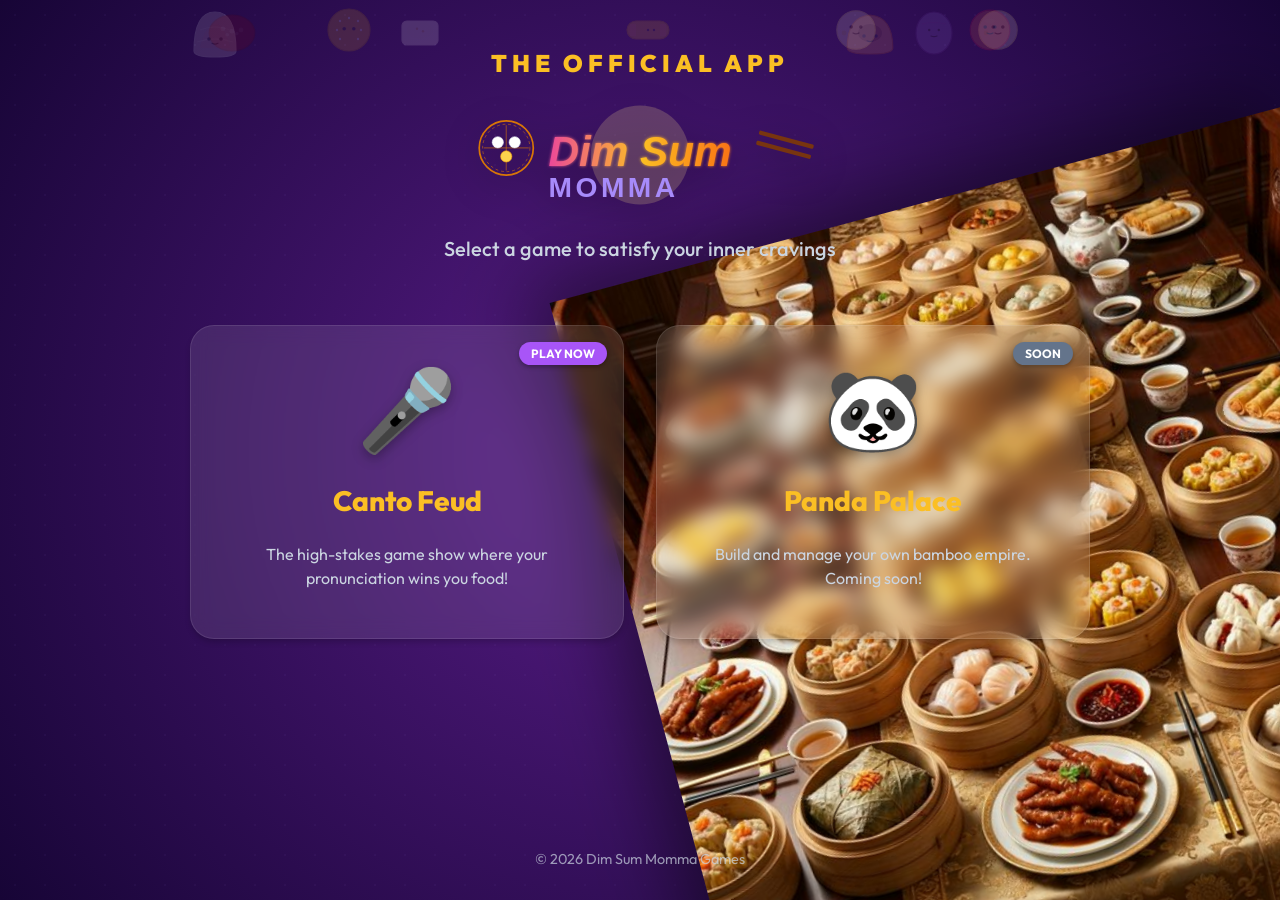
==== commit 0d88b500: "feat: introduce Canto Feud game by relocating existing logic and assets into a dedicated game direct" ====
--- a/index.html
+++ b/index.html
@@ -5,589 +5,50 @@
     <meta charset="UTF-8">
     <meta name="viewport" content="width=device-width, initial-scale=1.0">
     <title>Dim Sum Momma</title>
-    <meta name="description" content="A friendly Cantonese learning game show!">
-
-    <!-- Fonts -->
-    <link rel="preconnect" href="https://fonts.googleapis.com">
-    <link rel="preconnect" href="https://fonts.gstatic.com" crossorigin>
-    <link
-        href="https://fonts.googleapis.com/css2?family=Outfit:wght@300;400;600;700;900&family=Noto+Sans+TC:wght@400;500;700;900&family=Inter:wght@400;500;600;700&family=Nunito:wght@400;600;700;800&display=swap"
-        rel="stylesheet">
-
+    <link rel="stylesheet" href="css/launcher.css">
+    <link rel="stylesheet" href="css/branding.css">
     <link rel="icon"
         href="data:image/svg+xml,<svg xmlns=%22http://www.w3.org/2000/svg%22 viewBox=%220 0 100 100%22><text y=%22.9em%22 font-size=%2290%22>🥟</text></svg>">
-
-    <link rel="stylesheet" href="css/style.css">
 </head>
 
 <body>
-    <div id="ambient-bg"></div>
+    <div class="dimsum-bg-container"></div>
 
-    <!-- Start Screen Overlay -->
-    <!-- Start Screen Overlay -->
-    <div id="start-screen">
-        <div class="spotlight-container">
-            <div class="spotlight"></div>
-            <div class="spotlight"></div>
-        </div>
-        <!-- Music Toggle (Moved to corner) -->
-        <button id="music-toggle" class="music-toggle-btn">🎵 OFF</button>
-
-        <div class="start-content">
-            <div class="start-logo">
-                <span class="logo-top">Dim</span>
-                <span class="logo-main">Sum Momma</span>
-            </div>
-
-            <div class="mascot-container">
-                <!-- Big Cute Steamer Basket SVG -->
-                <svg width="200" height="200" viewBox="0 0 200 200" fill="none" xmlns="http://www.w3.org/2000/svg"
-                    class="bounce-anim">
-                    <!-- Basket -->
-                    <path d="M40,120 L50,180 Q100,190 150,180 L160,120 Z" fill="#fde68a" stroke="#d97706"
-                        stroke-width="4" />
-                    <path d="M40,140 Q100,150 160,140" fill="none" stroke="#d97706" stroke-width="3" />
-                    <!-- Lid Rim -->
-                    <ellipse cx="100" cy="120" rx="60" ry="15" fill="#fef3c7" stroke="#d97706" stroke-width="4" />
-                    <!-- Buns Peeking Out -->
-                    <circle cx="80" cy="100" r="25" fill="#fff" stroke="#cbd5e1" stroke-width="2" />
-                    <circle cx="120" cy="100" r="25" fill="#fff" stroke="#cbd5e1" stroke-width="2" />
-                    <!-- Cute Faces -->
-                    <circle cx="75" cy="100" r="3" fill="#333" />
-                    <circle cx="85" cy="100" r="3" fill="#333" />
-                    <circle cx="115" cy="100" r="3" fill="#333" />
-                    <circle cx="125" cy="100" r="3" fill="#333" />
-                    <path d="M78,105 Q80,108 82,105" stroke="#333" stroke-width="2" fill="none" />
-                    <path d="M118,105 Q120,108 122,105" stroke="#333" stroke-width="2" fill="none" />
-                    <!-- Steam -->
-                    <path d="M70,60 Q80,40 70,20" stroke="white" stroke-width="4" stroke-linecap="round" opacity="0.6"
-                        class="steam-anim" />
-                    <path d="M100,50 Q110,30 100,10" stroke="white" stroke-width="4" stroke-linecap="round"
-                        opacity="0.6" class="steam-anim" style="animation-delay: 0.5s" />
-                    <path d="M130,60 Q140,40 130,20" stroke="white" stroke-width="4" stroke-linecap="round"
-                        opacity="0.6" class="steam-anim" style="animation-delay: 1s" />
-                </svg>
-            </div>
-
-            <p class="start-tagline">She judges your tones. She judges your speed.<br><span
-                    style="color:#fbbf24">Impress her to eat!</span></p>
-
-            <div class="start-explanation">
-                <p>Welcome to <strong>Dim Sum Momma</strong>, the high-stakes dim sum game show where your Cantonese
-                    pronunciation is the key to winning a banquet!</p>
-            </div>
-
-            <!-- Persistence Message -->
-            <div id="welcome-back-msg" class="welcome-back hidden">
-                <p class="wb-title">Welcome back, darling!</p>
-                <p class="career-score">Career Earnings: <span id="career-score-val" class="highlight">0</span></p>
-            </div>
-
-            <!-- Difficulty Selector -->
-            <div class="difficulty-selector">
-                <p class="selector-label">Choose Starting Difficulty</p>
-                <div class="difficulty-options" id="difficulty-options">
-                    <button class="diff-btn active" data-level="0">0</button>
-                    <button class="diff-btn" data-level="1">1</button>
-                    <button class="diff-btn" data-level="2">2</button>
-                    <button class="diff-btn" data-level="3">3</button>
-                    <button class="diff-btn" data-level="4">4</button>
-                    <button class="diff-btn" data-level="5">5</button>
-                    <button class="diff-btn" data-level="6">6</button>
-                    <button class="diff-btn" data-level="7">7</button>
-                    <button class="diff-btn" data-level="8">8</button>
-                    <button class="diff-btn" data-level="9">9</button>
-                    <button class="diff-btn expert" data-level="10">10</button>
-                </div>
-                <p id="difficulty-desc" class="difficulty-desc">Total Novice - Simple greetings</p>
-            </div>
-
-            <button id="start-game-btn" class="start-btn">
-                Start Lunch
-                <div class="btn-glow"></div>
-            </button>
-
-            <!-- New Shop Entry -->
-            <button id="start-shop-btn" class="secondary-btn"
-                style="margin-top: 1rem; border-color: rgba(255,255,255,0.3);">
-                Customize Banquet 🥟
-            </button>
-
-            <p class="start-note">Microphone required • Canto Learning</p>
-        </div>
-    </div>
-    <div class="app-container">
-        <!-- Sidebar Toggle (Floating / Glass) -->
-        <button id="sidebar-toggle" class="sidebar-toggle-btn" aria-label="Toggle Menu">
-            <svg width="24" height="24" viewBox="0 0 24 24" fill="none" stroke="currentColor" stroke-width="2"
-                stroke-linecap="round" stroke-linejoin="round">
-                <line x1="3" y1="12" x2="21" y2="12"></line>
-                <line x1="3" y1="6" x2="21" y2="6"></line>
-                <line x1="3" y1="18" x2="21" y2="18"></line>
-            </svg>
-        </button>
-
-        <!-- Left Panel: Topics & Controls -->
-        <aside class="sidebar">
-            <button id="sidebar-close" class="sidebar-close-btn" aria-label="Close Menu">×</button>
-            <div class="brand">
-                <div class="sidebar-logo">
-                    <span class="logo-top">Dim</span>
-                    <span class="logo-main">Sum Momma</span>
-                </div>
-                <div class="score-box">
-                    <span class="score-label">SCORE</span>
-                    <span class="total-score-display">0</span>
-                </div>
-            </div>
-
-            <div class="topics-list-container">
-                <div class="sidebar-controls">
-                    <button id="nav-home-btn" class="sidebar-btn active">
-                        <svg class="sidebar-icon" viewBox="0 0 24 24" fill="none" stroke="currentColor"
-                            stroke-width="2">
-                            <path d="M3 9l9-7 9 7v11a2 2 0 0 1-2 2H5a2 2 0 0 1-2-2z" />
-                            <polyline points="9 22 9 12 15 12 15 22" />
-                        </svg>
-                        Game Home
-                    </button>
-                    <button id="view-banquet-btn" class="sidebar-btn banquet-nav-btn">
-                        <svg class="sidebar-icon" viewBox="0 0 24 24" fill="none" stroke="currentColor"
-                            stroke-width="2">
-                            <rect x="2" y="14" width="20" height="8" rx="2" />
-                            <path d="M6 14V6a2 2 0 0 1 2-2h8a2 2 0 0 1 2 2v8" />
-                            <line x1="12" y1="4" x2="12" y2="14" />
-                            <path d="M9 14v-3" stroke-linecap="round" />
-                            <path d="M15 14v-3" stroke-linecap="round" />
-                        </svg>
-                        View Banquet
-                    </button>
-                    <button id="nav-shop-btn" class="sidebar-btn shop-nav-btn">
-                        <svg class="sidebar-icon" viewBox="0 0 24 24" fill="none" stroke="currentColor"
-                            stroke-width="2">
-                            <path d="M6 2L3 6v14a2 2 0 0 0 2 2h14a2 2 0 0 0 2-2V6l-3-4z" />
-                            <line x1="3" y1="6" x2="21" y2="6" />
-                            <path d="M16 10a4 4 0 0 1-8 0" />
-                        </svg>
-                        Dim Sum Shop
-                    </button>
-                </div>
-                <h3>Select a Round</h3>
-                <nav id="chapter-nav">
-                    <!-- Topics injected here -->
-                </nav>
-            </div>
-            <!-- Mobile Settings - Command bar toggles move here -->
-            <div id="sidebar-settings" class="sidebar-settings"></div>
-        </aside>
-
-        <!-- Right Panel: Game Board -->
-        <main class="content-area">
-
-            <!-- Game Header Area -->
-            <div class="game-header">
-                <!-- Dim Sum Elements -->
-                <div class="dimsum-decor">
-                    <!-- Bao -->
-                    <svg class="dimsum-icon bao" viewBox="0 0 100 100" xmlns="http://www.w3.org/2000/svg">
-                        <path d="M10,85 Q10,20 50,20 Q90,20 90,85 Q90,95 50,95 Q10,95 10,85" fill="#f8fafc"
-                            stroke="#cbd5e1" stroke-width="3" />
-                        <!-- Pleats -->
-                        <path d="M50,20 Q60,50 50,55 Q40,50 50,20" fill="none" stroke="#e2e8f0" stroke-width="2" />
-                        <path d="M30,25 Q40,50 45,52" fill="none" stroke="#e2e8f0" stroke-width="2" />
-                        <path d="M70,25 Q60,50 55,52" fill="none" stroke="#e2e8f0" stroke-width="2" />
-                        <!-- Face -->
-                        <circle cx="35" cy="70" r="3" fill="#333" />
-                        <circle cx="65" cy="70" r="3" fill="#333" />
-                        <path d="M45,75 Q50,80 55,75" fill="none" stroke="#333" stroke-width="2"
-                            stroke-linecap="round" />
-                        <circle cx="20" cy="75" r="4" fill="#fecaca" opacity="0.6" />
-                        <circle cx="80" cy="75" r="4" fill="#fecaca" opacity="0.6" />
-                    </svg>
-
-                    <!-- Siu Mai -->
-                    <svg class="dimsum-icon siumai" viewBox="0 0 100 100" xmlns="http://www.w3.org/2000/svg">
-                        <!-- Wrapper -->
-                        <path d="M20,90 L15,40 Q15,30 25,30 L75,30 Q85,30 85,40 L80,90 Q80,95 50,95 Q20,95 20,90"
-                            fill="#fcd34d" stroke="#f59e0b" stroke-width="3" />
-                        <!-- Meat/Top -->
-                        <ellipse cx="50" cy="35" rx="30" ry="10" fill="#fca5a5" />
-                        <!-- Green Pea -->
-                        <circle cx="50" cy="35" r="6" fill="#4ade80" stroke="#16a34a" stroke-width="1" />
-                        <!-- Face -->
-                        <circle cx="35" cy="65" r="3" fill="#333" />
-                        <circle cx="65" cy="65" r="3" fill="#333" />
-                        <path d="M45,68 Q50,65 55,68" fill="none" stroke="#333" stroke-width="2"
-                            stroke-linecap="round" />
-                    </svg>
-                </div>
-
-                <!-- 0. Game Show Logo -->
-                <div class="game-logo">
-                    <span class="logo-top">Dim</span>
-                    <span class="logo-main">Sum Momma</span>
-                </div>
-
-                <!-- Avatar Moved to Bottom Right -->
-
-                <div class="question-display">
-                    <h2 id="question-text">Loading...</h2>
-                    <p id="question-sub" class="question-sub">...</p>
-                </div>
-
-                <!-- Family Feud Style Scoreboard -->
-                <div class="feud-scoreboard">
-                    <div class="level-box">
-                        <span class="score-label">LEVEL</span>
-                        <span id="current-level-display" class="level-display">0</span>
-                    </div>
-
-                    <!-- Round Score -->
-                    <div class="score-section round-score-section">
-                        <div class="score-icon">🥟</div>
-                        <div class="score-info">
-                            <div class="score-label">THIS ROUND</div>
-                            <div id="current-round-display" class="score-value round-score-value">0</div>
-                        </div>
-                    </div>
-
-                    <!-- Total Score -->
-                    <div class="score-section total-score-section">
-                        <div class="score-icon">🏆</div>
-                        <div class="score-info">
-                            <div class="score-label">LIFETIME</div>
-                            <div class="total-score-display score-value">0</div>
-                        </div>
-                    </div>
-                </div>
-            </div>
-
-            <!-- The Board -->
-            <div class="game-board" id="game-board">
-                <!-- Answer Cards injected here -->
-                <div class="empty-state-board">
-                    <div class="card-slot empty">1</div>
-                    <div class="card-slot empty">2</div>
-                    <div class="card-slot empty">3</div>
-                    <div class="card-slot empty">4</div>
-                    <div class="card-slot empty">5</div>
-                </div>
-            </div>
-
-            <!-- Banquet Area (Hidden by default, shown by toggle) -->
-            <div id="banquet-area" class="banquet-area hidden">
-                <div class="banquet-table">
-                    <!-- Items injected here -->
-                    <div class="table-cloth"></div>
-                </div>
-                <div class="banquet-overlay">
-                    <h2>Mom's Banquet Table</h2>
-                    <p>Spend Dumpling Dollars to decorate!</p>
-                    <button id="close-banquet-btn" class="secondary-btn">Back to Game</button>
-                    <button id="open-shop-btn" class="shop-btn">Open Dim Sum Shop 🥟</button>
-                    <button id="auto-organize-btn" class="secondary-btn" style="margin-left: 10px;">Auto Organize
-                        🪄</button>
-                </div>
-            </div>
-
-            <!-- Shop Modal -->
-            <div id="shop-modal" class="modal-overlay hidden">
-                <div class="modal-content shop-modal">
-                    <div class="shop-header">
-                        <h2>Dim Sum Shop</h2>
-                        <div class="currency-display">
-                            <span class="currency-icon">🥟</span>
-                            <span id="shop-balance">0</span>
-                        </div>
-                        <button id="close-shop-btn" class="close-btn">×</button>
-                    </div>
-
-                    <div class="exchange-section">
-                        <div class="exchange-rate">Rate: 10 Pts = 1 🥟</div>
-                        <div class="exchange-controls">
-                            <div class="score-source">Score: <span id="shop-score-val">0</span></div>
-                            <button id="convert-btn" class="action-btn">Convert 10 Pts</button>
-                        </div>
-                    </div>
-
-                    <!-- NEW: Tab Navigation -->
-                    <div class="shop-tabs">
-                        <button class="shop-tab active" data-category="steamed">🥟 Steamed</button>
-                        <button class="shop-tab" data-category="fried">🍤 Fried</button>
-                        <button class="shop-tab" data-category="baked">🥐 Baked</button>
-                        <button class="shop-tab" data-category="rice-noodles">🍜 Rice & Noodles</button>
-                        <button class="shop-tab" data-category="desserts">🍮 Desserts</button>
-                        <button class="shop-tab" data-category="drinks">🍵 Drinks</button>
-                    </div>
-
-                    <div class="shop-grid" id="shop-grid">
-                        <!-- Items injected here -->
-                    </div>
-                </div>
-            </div>
-
-            <!-- Round Summary Screen (New Design) -->
-            <div id="round-summary-screen" class="hidden">
-                <!-- Reusing start-screen styling logic via CSS or by copying classes if they are not ID dominant. 
-                      Actually start-screen uses ID #start-screen for fixed positioning. 
-                      We need to ensure #round-summary-screen has the same styles. -->
-
-                <div class="start-content">
-                    <div class="start-logo">
-                        <span class="logo-top">Dim</span>
-                        <span class="logo-main">Sum Momma</span>
-                    </div>
-
-                    <div class="mascot-container">
-                        <!-- Cute Steamer Basket SVG (Simplified or same) -->
-                        <svg width="150" height="150" viewBox="0 0 200 200" fill="none"
-                            xmlns="http://www.w3.org/2000/svg" class="bounce-anim">
-                            <path d="M40,120 L50,180 Q100,190 150,180 L160,120 Z" fill="#fde68a" stroke="#d97706"
-                                stroke-width="4" />
-                            <path d="M40,140 Q100,150 160,140" fill="none" stroke="#d97706" stroke-width="3" />
-                            <ellipse cx="100" cy="120" rx="60" ry="15" fill="#fef3c7" stroke="#d97706"
-                                stroke-width="4" />
-                            <circle cx="80" cy="100" r="25" fill="#fff" stroke="#cbd5e1" stroke-width="2" />
-                            <circle cx="120" cy="100" r="25" fill="#fff" stroke="#cbd5e1" stroke-width="2" />
-                            <!-- Happy Eyes -->
-                            <path d="M70,95 Q80,85 90,95" stroke="#333" stroke-width="3" fill="none" />
-                            <path d="M110,95 Q120,85 130,95" stroke="#333" stroke-width="3" fill="none" />
-                            <!-- Steam -->
-                            <path d="M100,50 Q110,30 100,10" stroke="white" stroke-width="4" stroke-linecap="round"
-                                opacity="0.6" class="steam-anim" />
-                        </svg>
-                    </div>
-
-                    <h2 style="font-size: 2.5rem; color: #fbbf24; margin: 0;">Round Complete!</h2>
-
-                    <div class="summary-details" style="text-align: center; margin: 1rem 0;">
-                        <p style="font-size: 1.2rem; color: #cbd5e1; margin-bottom: 0.5rem;">Round Score</p>
-                        <div id="round-score-display" class="highlight-score"
-                            style="font-size: 5rem; font-weight: 900; color: white; text-shadow: 0 0 25px rgba(251, 191, 36, 0.6); line-height: 1;">
-                            0
-                        </div>
-                        <p style="font-size: 1rem; color: #94a3b8; margin-top: 1rem;">Total Score: <span
-                                id="summary-total-score">0</span></p>
-                    </div>
-
-                    <p id="round-feedback-text"
-                        style="font-size: 1.1rem; color: #e2e8f0; font-style: italic; max-width: 400px;">
-                        "Not bad, darling. Not bad."
-                    </p>
-
-                    <div class="summary-actions"
-                        style="display:flex; gap:1rem; justify-content:center; margin-top: 2rem; flex-wrap: wrap;">
-                        <button id="view-history-btn" class="history-btn" onclick="showProgressHistoryList()"
-                            style="display: none;">
-                            📊 View Progress
-                        </button>
-                        <button id="next-round-btn" class="start-btn">
-                            Next Course 🥟
-                            <div class="btn-glow"></div>
-                        </button>
-                        <button id="summary-shop-btn" class="secondary-btn">
-                            Visit Shop 🛒
-                        </button>
-                    </div>
-                </div>
-            </div>
-
-            <!-- Score History Modal -->
-            <div id="score-history-modal" class="modal-overlay hidden">
-                <div class="modal-content history-modal">
-                    <div class="modal-header">
-                        <h2 id="history-title">Your Progress</h2>
-                        <button id="close-history-modal" class="close-btn">×</button>
-                    </div>
-                    <div class="modal-body">
-                        <canvas id="progression-chart" width="600" height="300"></canvas>
-                        <div id="history-stats" class="history-stats">
-                            <!-- Stats injected here -->
-                        </div>
-                    </div>
-                </div>
-            </div>
-
-            <!-- NEW: Host Avatar (Bottom Right) -->
-            <div class="avatar-container host-mode">
-                <div class="avatar" id="host-avatar">
-                    <svg viewBox="0 0 240 300" xmlns="http://www.w3.org/2000/svg">
-                        <defs>
-                            <linearGradient id="skinHost" x1="0%" y1="0%" x2="0%" y2="100%">
-                                <stop offset="0%" style="stop-color:#ffe8d6;stop-opacity:1" />
-                                <stop offset="100%" style="stop-color:#ffd4b5;stop-opacity:1" />
-                            </linearGradient>
-                            <radialGradient id="pearl" cx="50%" cy="50%" r="50%" fx="30%" fy="30%">
-                                <stop offset="0%" style="stop-color:#ffffff" />
-                                <stop offset="100%" style="stop-color:#e2e8f0" />
-                            </radialGradient>
-
-                        </defs>
-
-                        <!-- Body/Dress (More vibrant purple) -->
-                        <path d="M60,280 C60,200 180,200 180,280 L180,320 L60,320 Z" fill="#a855f7" />
-                        <path d="M90,280 L150,280 L150,320 L90,320 Z" fill="#9333ea" opacity="0.4" />
-
-                        <!-- Neck -->
-                        <rect x="105" y="190" width="30" height="40" fill="url(#skinHost)" />
-
-                        <!-- Pearl Necklace (Larger, more prominent) -->
-                        <g transform="translate(0, 5)">
-                            <circle cx="120" cy="225" r="9" fill="url(#pearl)" stroke="#e2e8f0" stroke-width="1" />
-                            <circle cx="105" cy="220" r="9" fill="url(#pearl)" stroke="#e2e8f0" stroke-width="1" />
-                            <circle cx="135" cy="220" r="9" fill="url(#pearl)" stroke="#e2e8f0" stroke-width="1" />
-                            <circle cx="92" cy="212" r="8" fill="url(#pearl)" stroke="#e2e8f0" stroke-width="1" />
-                            <circle cx="148" cy="212" r="8" fill="url(#pearl)" stroke="#e2e8f0" stroke-width="1" />
-                        </g>
-
-                        <!-- Back Hair (Voluminous, glossy black) -->
-                        <path d="M60,80 C25,120 25,280 50,320 L190,320 C215,280 215,120 180,80" fill="#1a1a2e" />
-                        <!-- Hair shine -->
-                        <ellipse cx="90" cy="180" rx="15" ry="40" fill="#3d3d5c" opacity="0.4" />
-                        <ellipse cx="150" cy="180" rx="15" ry="40" fill="#3d3d5c" opacity="0.4" />
-
-                        <!-- Face Shape (Rounder, cuter) -->
-                        <ellipse cx="120" cy="135" rx="58" ry="68" fill="url(#skinHost)" />
-
-
-
-                        <!-- Wireframe Glasses with Clear Lenses -->
-                        <g class="glasses">
-                            <!-- Left Lens (Clear with subtle tint) -->
-                            <ellipse cx="90" cy="128" rx="22" ry="18" fill="rgba(255, 255, 255, 0.1)" stroke="#6b7280"
-                                stroke-width="2.5" />
-                            <!-- Lens reflection -->
-                            <ellipse cx="85" cy="123" rx="8" ry="6" fill="white" opacity="0.4" />
-
-                            <!-- Right Lens (Clear with subtle tint) -->
-                            <ellipse cx="150" cy="128" rx="22" ry="18" fill="rgba(255, 255, 255, 0.1)" stroke="#6b7280"
-                                stroke-width="2.5" />
-                            <!-- Lens reflection -->
-                            <ellipse cx="145" cy="123" rx="8" ry="6" fill="white" opacity="0.4" />
-
-                            <!-- Bridge (Thin wireframe) -->
-                            <path d="M112,128 L128,128" fill="none" stroke="#6b7280" stroke-width="2" />
-
-                            <!-- Temple arms -->
-                            <path d="M68,128 L60,135" fill="none" stroke="#6b7280" stroke-width="2"
-                                stroke-linecap="round" />
-                            <path d="M172,128 L180,135" fill="none" stroke="#6b7280" stroke-width="2"
-                                stroke-linecap="round" />
-                        </g>
-
-                        <!-- Eyes (Larger, more expressive anime-style) -->
-                        <g class="eyes">
-                            <ellipse cx="90" cy="130" rx="9" ry="11" fill="#1a1a2e" />
-                            <ellipse cx="150" cy="130" rx="9" ry="11" fill="#1a1a2e" />
-                            <!-- Large highlights (anime style) -->
-                            <circle cx="93" cy="127" r="4" fill="white" opacity="0.9" />
-                            <circle cx="153" cy="127" r="4" fill="white" opacity="0.9" />
-                            <circle cx="88" cy="132" r="2" fill="white" opacity="0.6" />
-                            <circle cx="148" cy="132" r="2" fill="white" opacity="0.6" />
-                        </g>
-
-                        <!-- Mouth (Natural, gentle smile) -->
-                        <path id="mouth" d="M100,165 Q120,178 140,165" stroke="#ff1744" stroke-width="3.5"
-                            stroke-linecap="round" fill="none" class="mouth" />
-
-                        <!-- Front Hair / Bangs (Bouncy, voluminous K-pop style) -->
-                        <path d="M60,85 C50,35 190,35 180,85 C180,135 165,185 120,75 C95,125 70,145 60,85"
-                            fill="#1a1a2e" />
-                        <!-- Bangs highlights -->
-                        <path d="M120,60 C115,45 125,45 120,60" fill="#3d3d5c" opacity="0.5" />
-                        <path d="M100,70 C95,55 105,55 100,70" fill="#3d3d5c" opacity="0.5" />
-                        <path d="M140,70 C135,55 145,55 140,70" fill="#3d3d5c" opacity="0.5" />
-
-
-                    </svg>
-                </div>
-                <div class="avatar-bubble" id="avatar-bubble">
-                    Welcome, darling!
-                </div>
-            </div>
-
-            <!-- Interaction Controls: Glass Command Bar -->
-            <div class="interaction-zone">
-                <!-- Live Subtitles (Floating above bar) -->
-                <div id="live-subtitle" class="floating-subtitle"></div>
-
-                <div class="command-bar">
-                    <!-- Language Toggle -->
-                    <div class="left-controls">
-                        <div class="lang-toggle">
-                            <span id="lang-label">Cantonese</span>
-                            <label class="switch">
-                                <input type="checkbox" id="lang-switch" checked>
-                                <span class="slider round"></span>
-                            </label>
-                        </div>
-                        <!-- Speed Toggle -->
-                        <div class="lang-toggle speed-toggle-container">
-                            <span id="speed-label">Rabbit Mode 🐰</span>
-                            <label class="switch">
-                                <input type="checkbox" id="speed-switch">
-                                <span class="slider round slider-green"></span>
-                            </label>
-                        </div>
-                        <!-- Tiger Mom Toggle -->
-                        <div class="lang-toggle tiger-toggle-container" style="margin-left: 1rem;">
-                            <span id="tiger-label">Tiger Mom 🐯</span>
-                            <label class="switch">
-                                <input type="checkbox" id="tiger-switch">
-                                <span class="slider round slider-red"></span>
-                            </label>
-                        </div>
-                    </div>
-
-                    <!-- Mic Button (Center Floating) -->
-                    <button id="mic-btn" class="mic-button" aria-label="Start Listening">
-                        <div class="mic-icon">
-                            <!-- Custom Siu Mai Mic SVG -->
-                            <svg width="48" height="60" viewBox="0 0 100 120" fill="none"
-                                xmlns="http://www.w3.org/2000/svg">
-                                <!-- Bamboo Handle -->
-                                <rect x="42" y="70" width="16" height="45" rx="4" fill="#d97706" />
-                                <rect x="42" y="80" width="16" height="4" fill="#b45309" opacity="0.4" />
-                                <rect x="42" y="100" width="16" height="4" fill="#b45309" opacity="0.4" />
-
-                                <!-- Siu Mai Head (Wrapper) -->
-                                <path
-                                    d="M25,75 L20,35 Q20,25 30,25 L70,25 Q80,25 80,35 L75,75 Q75,85 50,85 Q25,85 25,75"
-                                    fill="#fcd34d" stroke="#f59e0b" stroke-width="4" />
-
-                                <!-- Meat/Top Filler -->
-                                <ellipse cx="50" cy="30" rx="28" ry="12" fill="#fca5a5" />
-
-                                <!-- The Green Pea (The Mic "Grill" but cute) -->
-                                <circle cx="50" cy="30" r="8" fill="#4ade80" stroke="#16a34a" stroke-width="2" />
-
-                                <!-- Cute Face -->
-                                <circle cx="40" cy="55" r="4" fill="#1f2937" class="eye-anim" />
-                                <circle cx="60" cy="55" r="4" fill="#1f2937" class="eye-anim" />
-                                <path d="M46,62 Q50,65 54,62" stroke="#1f2937" stroke-width="2" stroke-linecap="round"
-                                    fill="none" />
-
-                                <!-- Rosy Cheeks -->
-                                <circle cx="32" cy="62" r="5" fill="#fecaca" opacity="0.6" />
-                                <circle cx="68" cy="62" r="5" fill="#fecaca" opacity="0.6" />
-                            </svg>
-                        </div>
-                        <div class="pulse-ring"></div>
-                    </button>
-
-                    <!-- Status Text -->
-                    <div class="status-container">
-                        <p class="status-text" id="status-text">Tap to Speak</p>
-                    </div>
-                </div>
-
-                <!-- Next Button Container (Inject target) -->
-                <div id="next-btn-container" style="position:absolute; right: 0; top: -60px;"></div>
-            </div>
-        </main>
+    <div class="banquet-table-container">
+        <!-- Static Fallback -->
+        <img src="assets/banquet-table.png" class="banquet-table-bg" alt="Dim Sum Banquet Table">
     </div>
 
-    <script type="module" src="js/app.js"></script>
+    <header>
+        <span
+            style="font-size: 1.5rem; font-weight: 900; color: #fbbf24; text-transform: uppercase; letter-spacing: 0.2em; display: block; margin-bottom: 0.5rem;">The
+            Official App</span>
+        <img src="assets/logo.svg" alt="Dim Sum Momma" class="logo">
+        <div class="subtitle">Select a game to satisfy your inner cravings</div>
+    </header>
+
+    <main class="game-grid">
+        <!-- Canto Feud (Formerly Dim Sum Momma) -->
+        <a href="games/canto-feud/index.html" class="game-card card-dim-sum">
+            <span class="badge" style="background: #a855f7;">PLAY NOW</span>
+            <div class="game-icon">🎤</div>
+            <h2 class="game-title">Canto Feud</h2>
+            <p class="game-desc">The high-stakes game show where your pronunciation wins you food!</p>
+        </a>
+
+        <!-- Panda Palace -->
+        <a href="games/panda-palace/index.html" class="game-card card-panda">
+            <span class="badge soon">SOON</span>
+            <div class="game-icon">🐼</div>
+            <h2 class="game-title">Panda Palace</h2>
+            <p class="game-desc">Build and manage your own bamboo empire. Coming soon!</p>
+        </a>
+    </main>
+
+    <footer>
+        &copy; 2026 Dim Sum Momma Games
+    </footer>
+    <script type="module" src="js/home-banquet.js"></script>
 </body>
 
 </html>
--- a/css/launcher.css
+++ b/css/launcher.css
@@ -0,0 +1,179 @@
+@import url('https://fonts.googleapis.com/css2?family=Outfit:wght@300;400;600;700;900&family=Noto+Sans+TC:wght@400;500;700;900&display=swap');
+
+:root {
+    /* Dim Sum Momma Theme */
+    --bg-dark: #2e1065;
+    --game-bg: #4c1d95;
+    --accent-gold: #fbbf24;
+    --accent-secondary: #f472b6;
+    --text-main: #f8fafc;
+    --text-muted: #cbd5e1;
+    --card-bg: rgba(255, 255, 255, 0.1);
+    --hover-shadow: 0 20px 25px -5px rgba(0, 0, 0, 0.5), 0 10px 10px -5px rgba(0, 0, 0, 0.3);
+}
+
+body {
+    margin: 0;
+    font-family: 'Outfit', sans-serif;
+    background: radial-gradient(circle at center, #581c87 0%, #170536 100%);
+    color: var(--text-main);
+    display: flex;
+    flex-direction: column;
+    align-items: center;
+    min-height: 100vh;
+    overflow-x: hidden;
+}
+
+/* Background Pattern */
+body::before {
+    content: "";
+    position: fixed;
+    top: 0;
+    left: 0;
+    width: 100%;
+    height: 100%;
+    background-image: radial-gradient(rgba(167, 139, 250, 0.15) 1px, transparent 1px);
+    background-size: 30px 30px;
+    opacity: 0.3;
+    z-index: -1;
+}
+
+header {
+    text-align: center;
+    padding: 3rem 1rem;
+    animation: fadeIn Down 0.8s ease-out;
+}
+
+h1 {
+    font-size: 3.5rem;
+    font-weight: 900;
+    margin: 0;
+    font-style: italic;
+    background: linear-gradient(135deg, #ec4899 0%, #fbbf24 50%, #f97316 100%);
+    -webkit-background-clip: text;
+    -webkit-text-fill-color: transparent;
+    text-shadow: 0 4px 12px rgba(245, 158, 11, 0.2);
+    letter-spacing: -0.02em;
+}
+
+.subtitle {
+    font-size: 1.25rem;
+    color: var(--text-muted);
+    margin-top: 0.5rem;
+    font-weight: 500;
+}
+
+/* Game Grid */
+.game-grid {
+    display: grid;
+    grid-template-columns: repeat(auto-fit, minmax(300px, 1fr));
+    gap: 2rem;
+    width: 100%;
+    max-width: 900px;
+    padding: 1rem 2rem 4rem;
+}
+
+.game-card {
+    background: var(--card-bg);
+    border-radius: 24px;
+    padding: 2rem;
+    text-decoration: none;
+    color: inherit;
+    transition: all 0.4s cubic-bezier(0.34, 1.56, 0.64, 1);
+    box-shadow: 0 4px 6px -1px rgba(0, 0, 0, 0.2);
+    border: 1px solid rgba(255, 255, 255, 0.1);
+    backdrop-filter: blur(10px);
+    display: flex;
+    flex-direction: column;
+    align-items: center;
+    text-align: center;
+    position: relative;
+    overflow: hidden;
+}
+
+.game-card:hover {
+    transform: translateY(-8px) scale(1.02);
+    box-shadow: var(--hover-shadow);
+    background: rgba(255, 255, 255, 0.15);
+    border-color: var(--accent-gold);
+}
+
+.game-icon {
+    font-size: 5rem;
+    margin-bottom: 1.5rem;
+    filter: drop-shadow(0 4px 6px rgba(0, 0, 0, 0.3));
+    transition: transform 0.3s ease;
+}
+
+.game-card:hover .game-icon {
+    transform: scale(1.1) rotate(5deg);
+}
+
+.game-title {
+    font-size: 1.75rem;
+    font-weight: 800;
+    margin: 0 0 0.5rem;
+    color: var(--accent-gold);
+}
+
+.game-desc {
+    color: var(--text-muted);
+    font-size: 1rem;
+    line-height: 1.5;
+}
+
+/* Badges */
+.badge {
+    position: absolute;
+    top: 1rem;
+    right: 1rem;
+    background: #ef4444;
+    color: white;
+    font-size: 0.75rem;
+    font-weight: 700;
+    padding: 0.25rem 0.75rem;
+    border-radius: 99px;
+    box-shadow: 0 2px 4px rgba(0, 0, 0, 0.3);
+}
+
+.badge.new {
+    background: #10b981;
+}
+
+.badge.soon {
+    background: #64748b;
+}
+
+
+/* Animations */
+@keyframes fadeIn {
+    from {
+        opacity: 0;
+        transform: translateY(10px);
+    }
+
+    to {
+        opacity: 1;
+        transform: translateY(0);
+    }
+}
+
+.game-card {
+    animation: fadeIn 0.6s ease-out backwards;
+}
+
+.game-card:nth-child(1) {
+    animation-delay: 0.1s;
+}
+
+.game-card:nth-child(2) {
+    animation-delay: 0.2s;
+}
+
+footer {
+    margin-top: auto;
+    padding: 2rem;
+    color: var(--text-muted);
+    font-size: 0.9rem;
+    opacity: 0.7;
+}
--- a/css/branding.css
+++ b/css/branding.css
@@ -0,0 +1,193 @@
+/* Logo Styling */
+.logo {
+    max-width: 400px;
+    width: 90%;
+    height: auto;
+    filter: drop-shadow(0 10px 20px rgba(0, 0, 0, 0.4));
+    transition: transform 0.3s ease;
+    margin: 1rem 0;
+}
+
+.logo:hover {
+    transform: scale(1.05) rotate(-2deg);
+}
+
+/* Banquet Table Background (Static Image) */
+.banquet-table-bg {
+    width: 100%;
+    height: auto;
+    display: block;
+    filter: drop-shadow(-20px -20px 40px rgba(0, 0, 0, 0.5));
+}
+
+/* Adjustments for smaller screens */
+@media (max-width: 768px) {
+    .banquet-table-container {
+        width: 120%;
+        /* Make it huge on mobile */
+        right: -20%;
+        bottom: -15%;
+        transform: rotate(-10deg);
+        opacity: 0.6;
+        /* Fade it out a bit so content is readable */
+    }
+
+    .logo {
+        max-width: 280px;
+    }
+}
+
+/* ------------------------------------------- */
+/* DYNAMIC BANQUET & EMOJIS */
+/* ------------------------------------------- */
+
+.banquet-table-container {
+    position: fixed;
+    bottom: -10%;
+    /* Pull it down so it looks like it's coming from the bottom */
+    right: -10%;
+    /* Pull it to the right */
+    width: 60%;
+    /* Occupy a significant portion of the screen */
+    max-width: 1200px;
+    /* Cap size on very large screens */
+    /* Add height so dynamic positioning works relative to this container */
+    height: 800px;
+    /* Approximate aspect ratio */
+    z-index: -1;
+    pointer-events: none;
+    /* Let clicks pass through */
+    transform: rotate(-15deg);
+    /* Slight angle for dynamism */
+}
+
+/* Background Emoji Animation */
+.dimsum-bg-container {
+    position: fixed;
+    top: 0;
+    left: 0;
+    width: 100%;
+    height: 100%;
+    z-index: -2;
+    /* Behind everything */
+    pointer-events: none;
+    overflow: hidden;
+}
+
+.floating-dimsum {
+    position: absolute;
+    width: 60px;
+    height: 60px;
+    opacity: 0.15;
+    animation: floatUp 15s linear infinite;
+    z-index: -1;
+}
+
+.floating-dimsum svg {
+    width: 100%;
+    height: 100%;
+}
+
+@keyframes floatUp {
+    0% {
+        transform: translateY(110vh) rotate(0deg);
+        opacity: 0;
+    }
+
+    10% {
+        opacity: 0.15;
+    }
+
+    90% {
+        opacity: 0.15;
+    }
+
+    100% {
+        transform: translateY(-10vh) rotate(360deg);
+        opacity: 0;
+    }
+}
+
+/* Add delays and positions for random feel */
+.floating-dimsum:nth-child(1) {
+    left: 10%;
+    animation-delay: 0s;
+    animation-duration: 18s;
+}
+
+.floating-dimsum:nth-child(2) {
+    left: 25%;
+    animation-delay: 5s;
+    animation-duration: 22s;
+}
+
+.floating-dimsum:nth-child(3) {
+    left: 40%;
+    animation-delay: 2s;
+    animation-duration: 15s;
+}
+
+.floating-dimsum:nth-child(4) {
+    left: 60%;
+    animation-delay: 8s;
+    animation-duration: 20s;
+}
+
+.floating-dimsum:nth-child(5) {
+    left: 75%;
+    animation-delay: 3s;
+    animation-duration: 25s;
+}
+
+.floating-dimsum:nth-child(6) {
+    left: 90%;
+    animation-delay: 12s;
+    animation-duration: 17s;
+}
+
+
+/* Placed Items (Baskets/Loose) */
+.placed-item {
+    position: absolute;
+    transform-origin: center;
+    filter: drop-shadow(0 5px 10px rgba(0, 0, 0, 0.3));
+    transition: all 0.3s ease;
+}
+
+.placed-item svg {
+    width: 100%;
+    height: 100%;
+}
+
+/* Hover effects (even though pointer events none on container, the items catch pointer events in game. 
+   Here, container is pointer-events:none. So hover won't work unless we re-enable pointers on items.) */
+.placed-item {
+    pointer-events: auto;
+    /* Allow interaction */
+}
+
+/* Re-enable container if we want items to be clickable */
+.banquet-table-container {
+    pointer-events: none;
+    /* Container passes through */
+}
+
+.placed-item:hover {
+    transform: scale(1.1) !important;
+    /* Override inline rotation on hover - tricky with transform/rotation conflict */
+    /* If rotation set inline, hover scale won't work well without `!important` or specific transform preservation */
+    /* The game uses dedicated drag logic which overrides style. Here it is static. */
+    z-index: 100;
+    filter: drop-shadow(0 15px 25px rgba(0, 0, 0, 0.4));
+    cursor: grab;
+}
+
+.basket-wrapper {
+    width: 100px;
+    height: 100px;
+}
+
+/* Hide the static image if JS loads */
+.banquet-table-bg.hidden {
+    display: none;
+}
